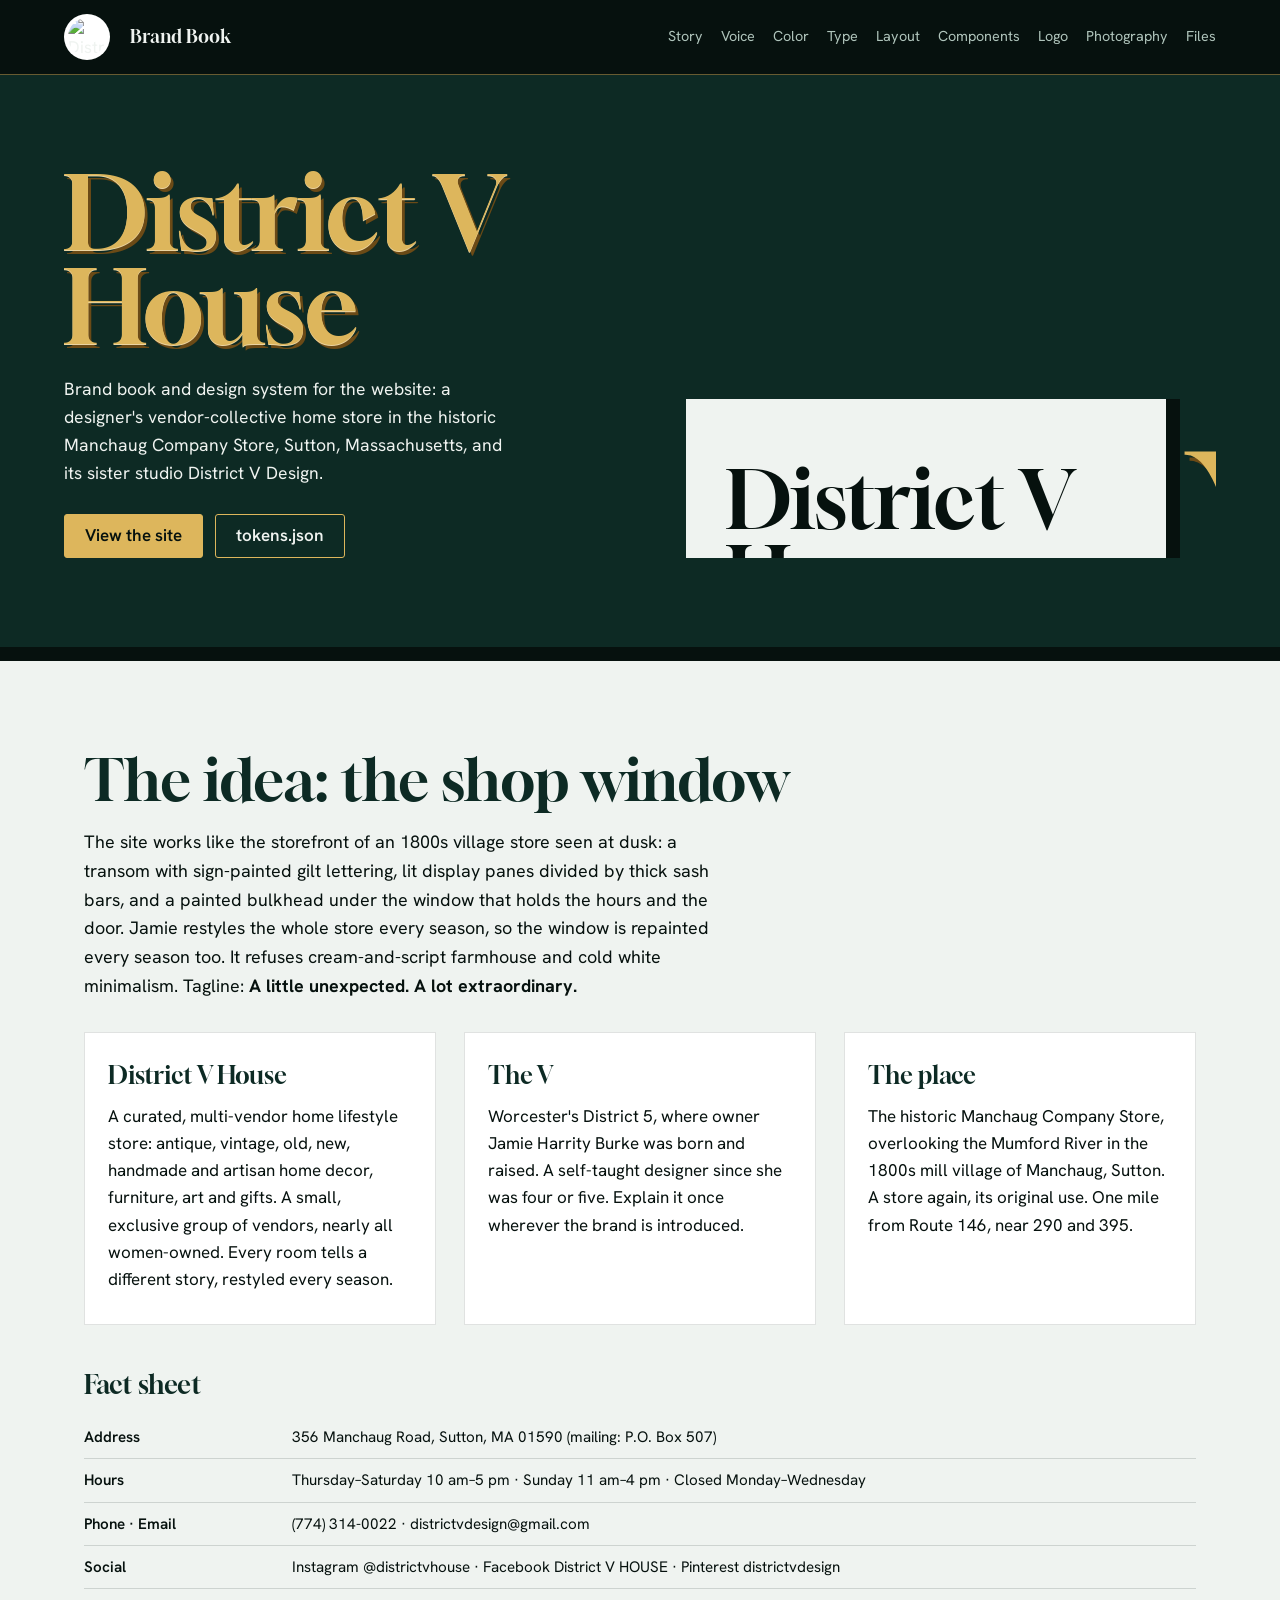
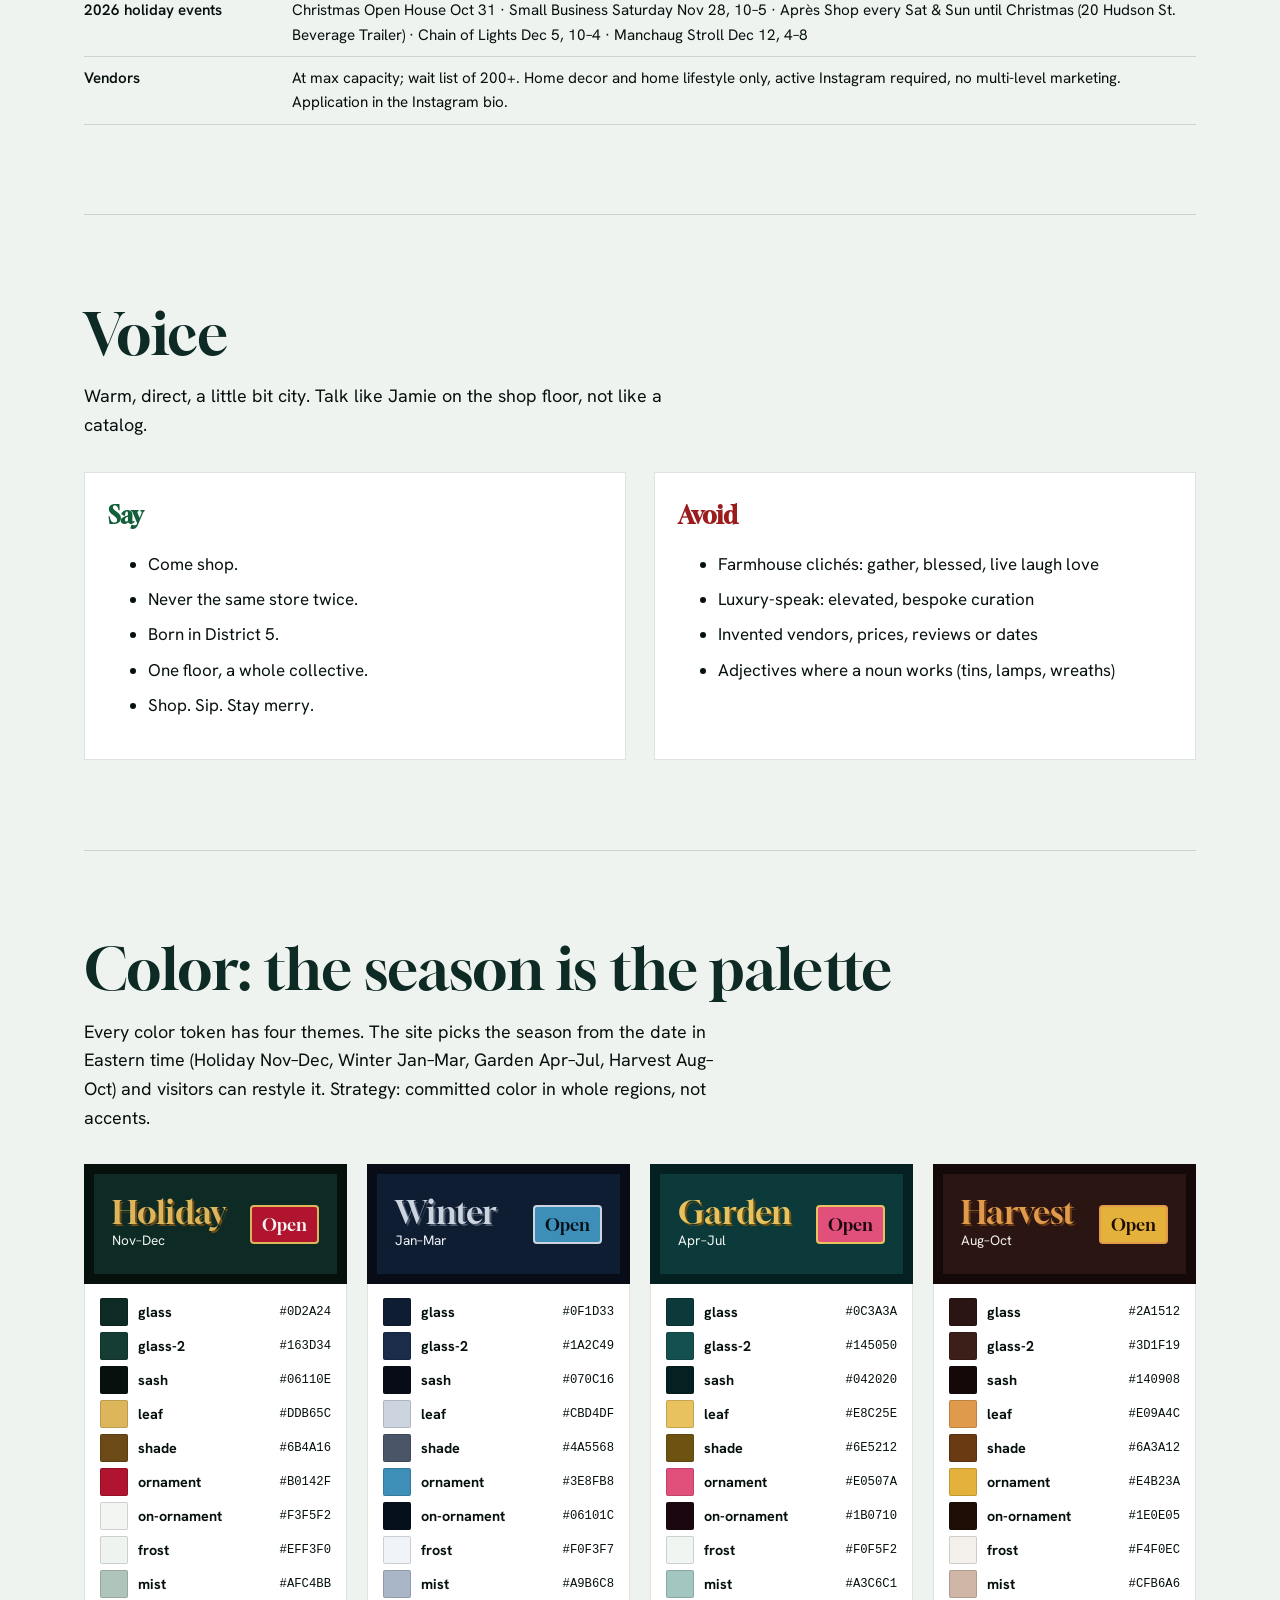
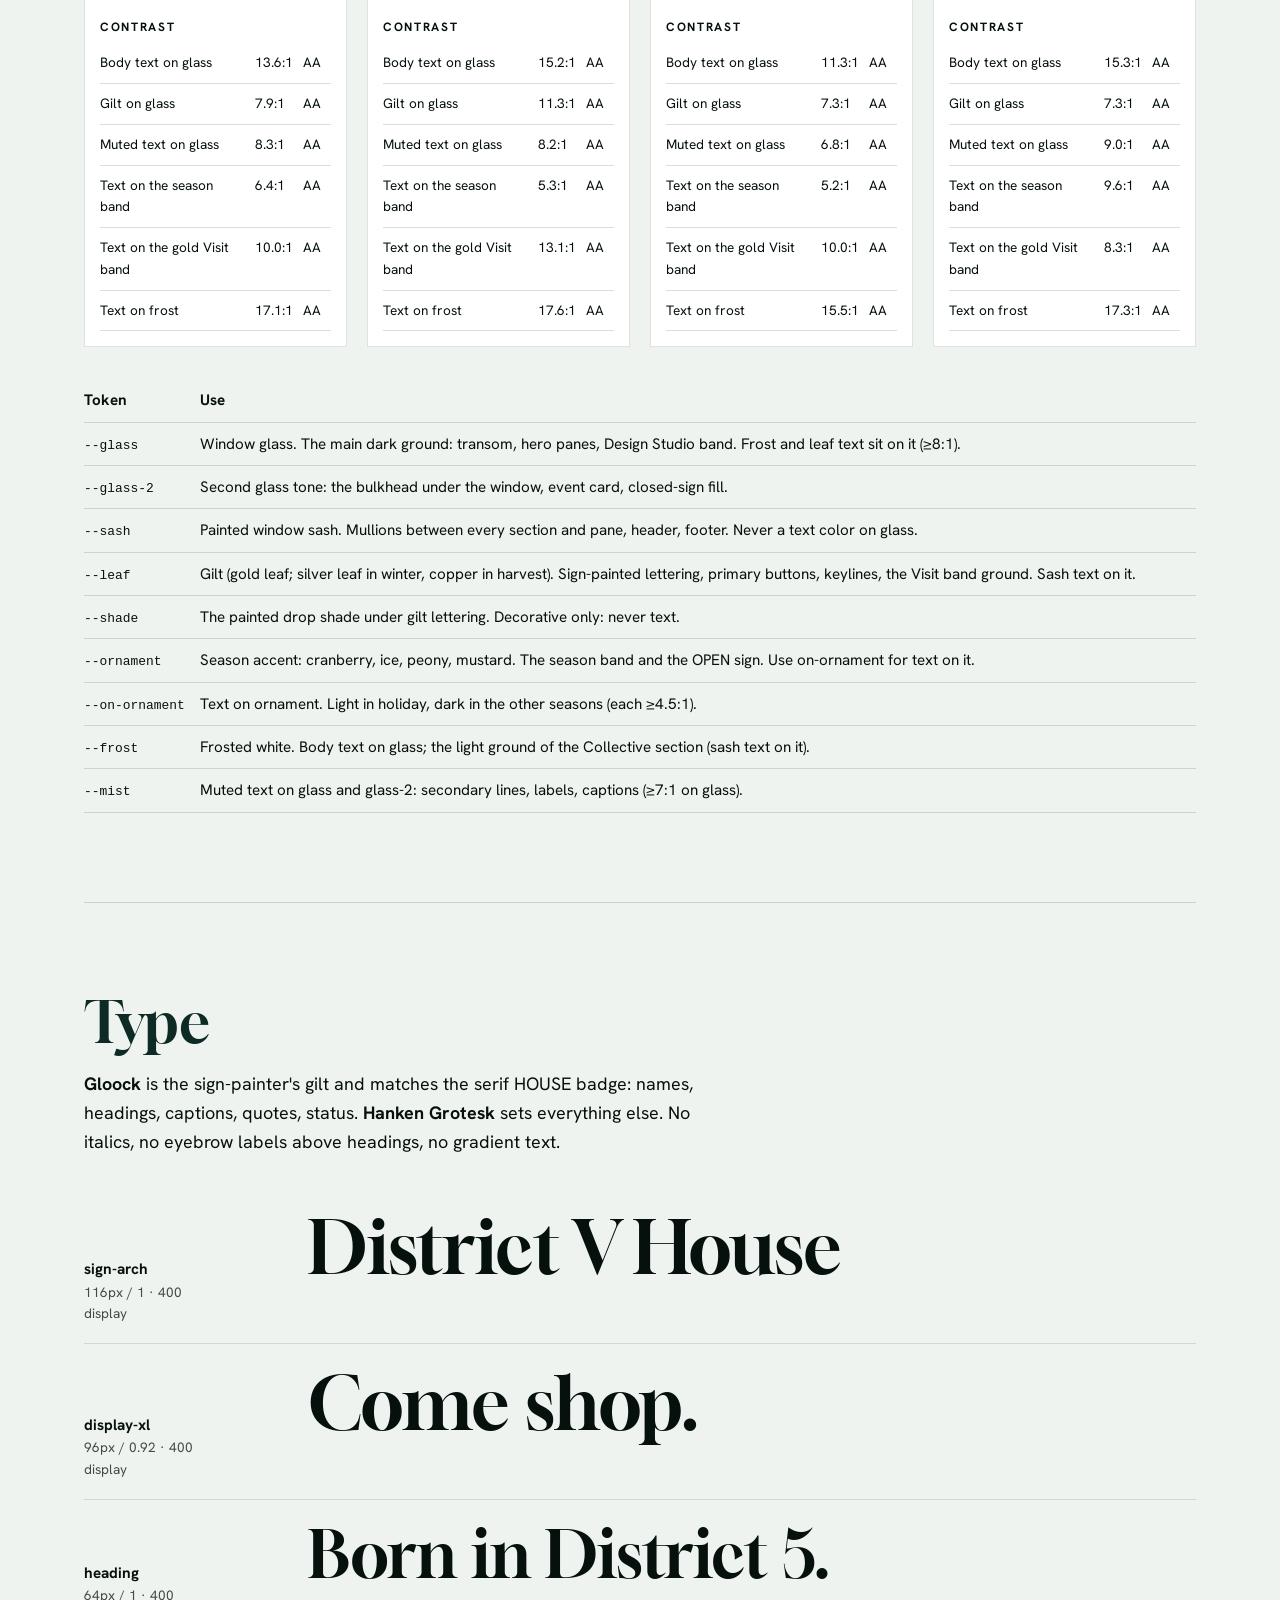
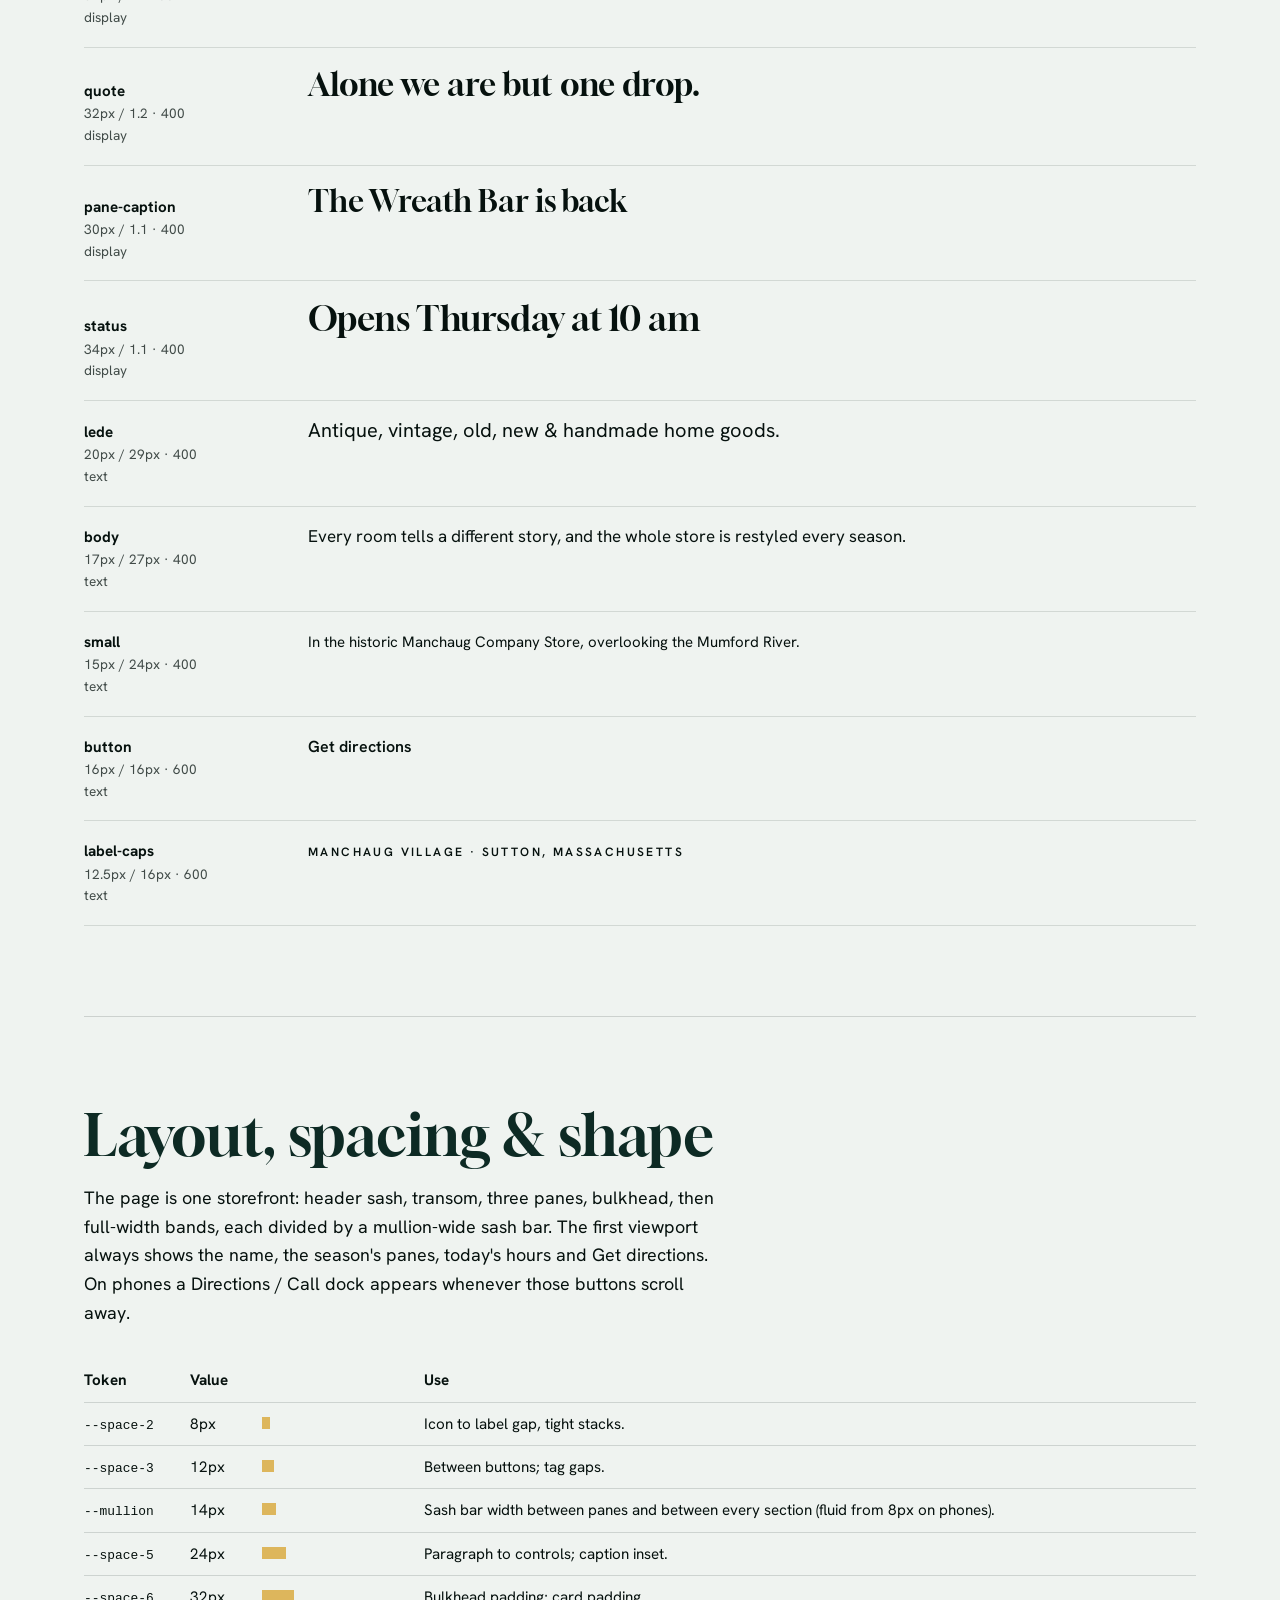
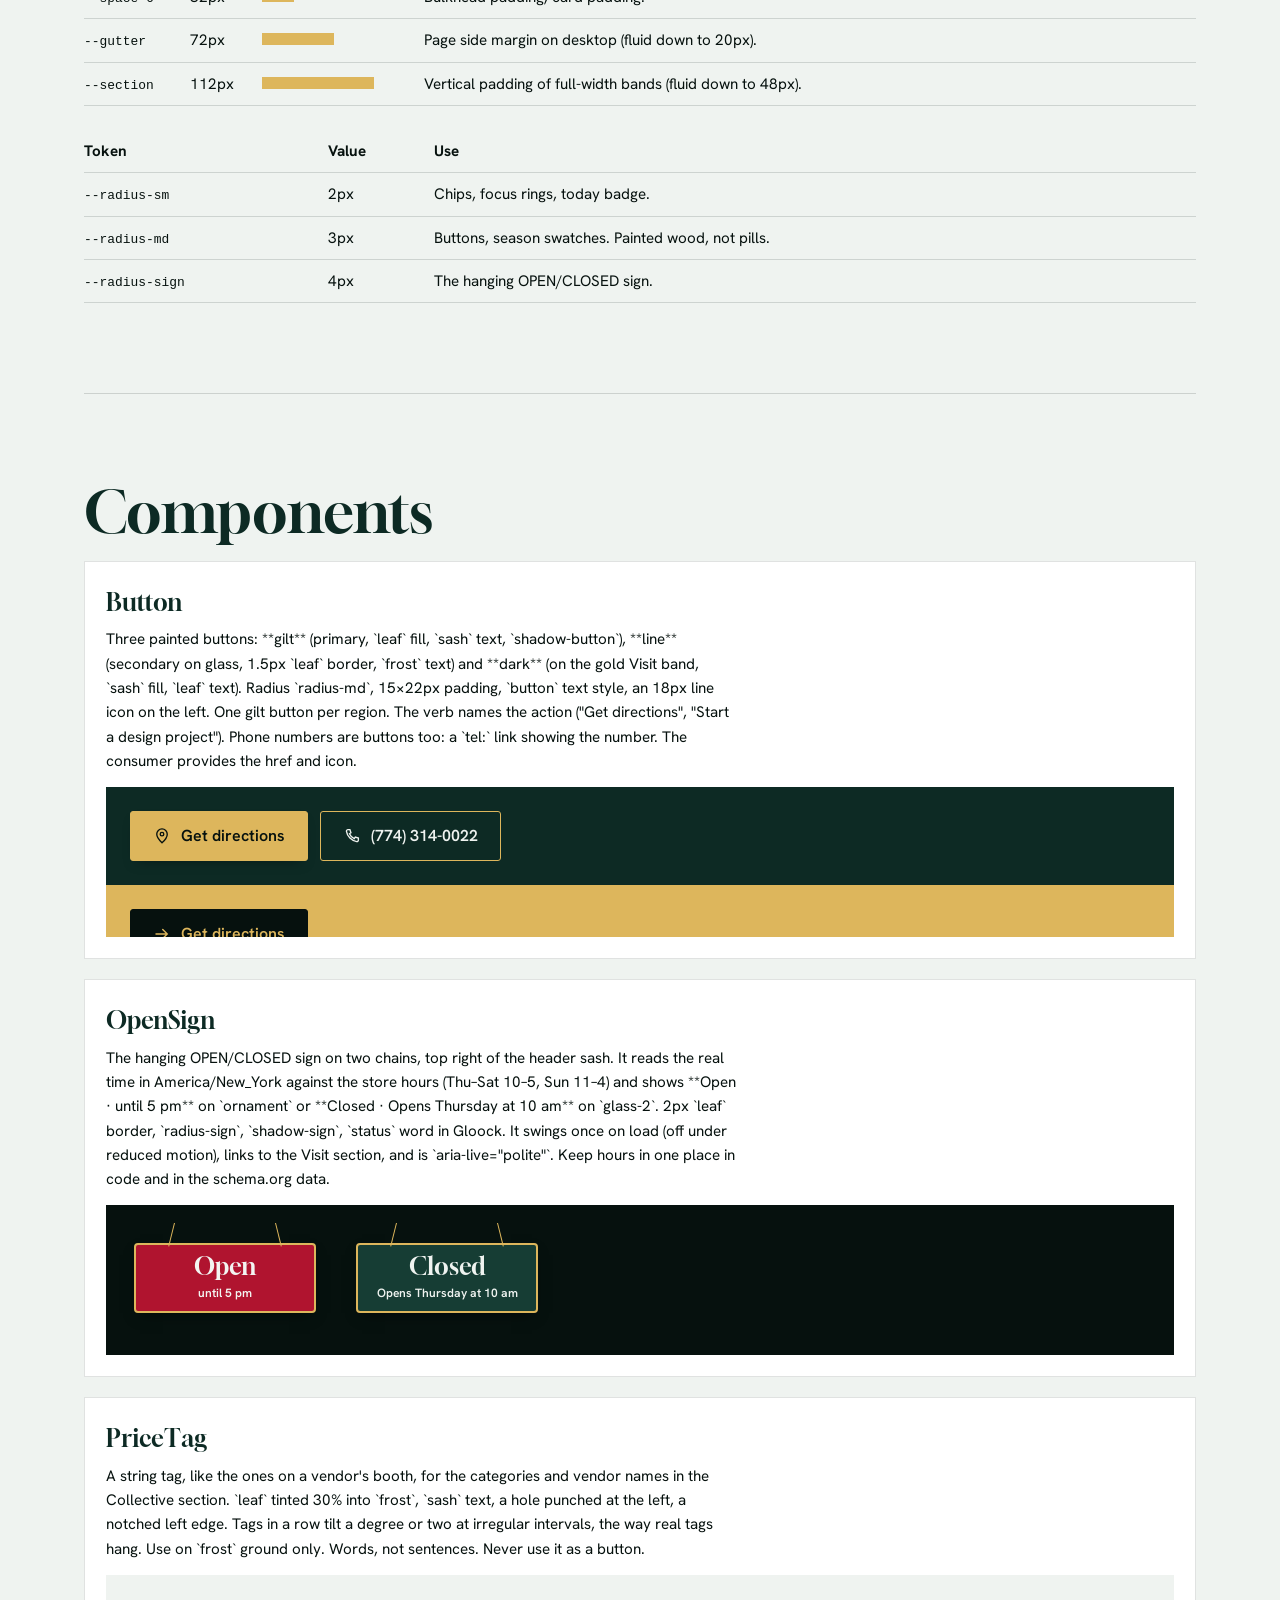
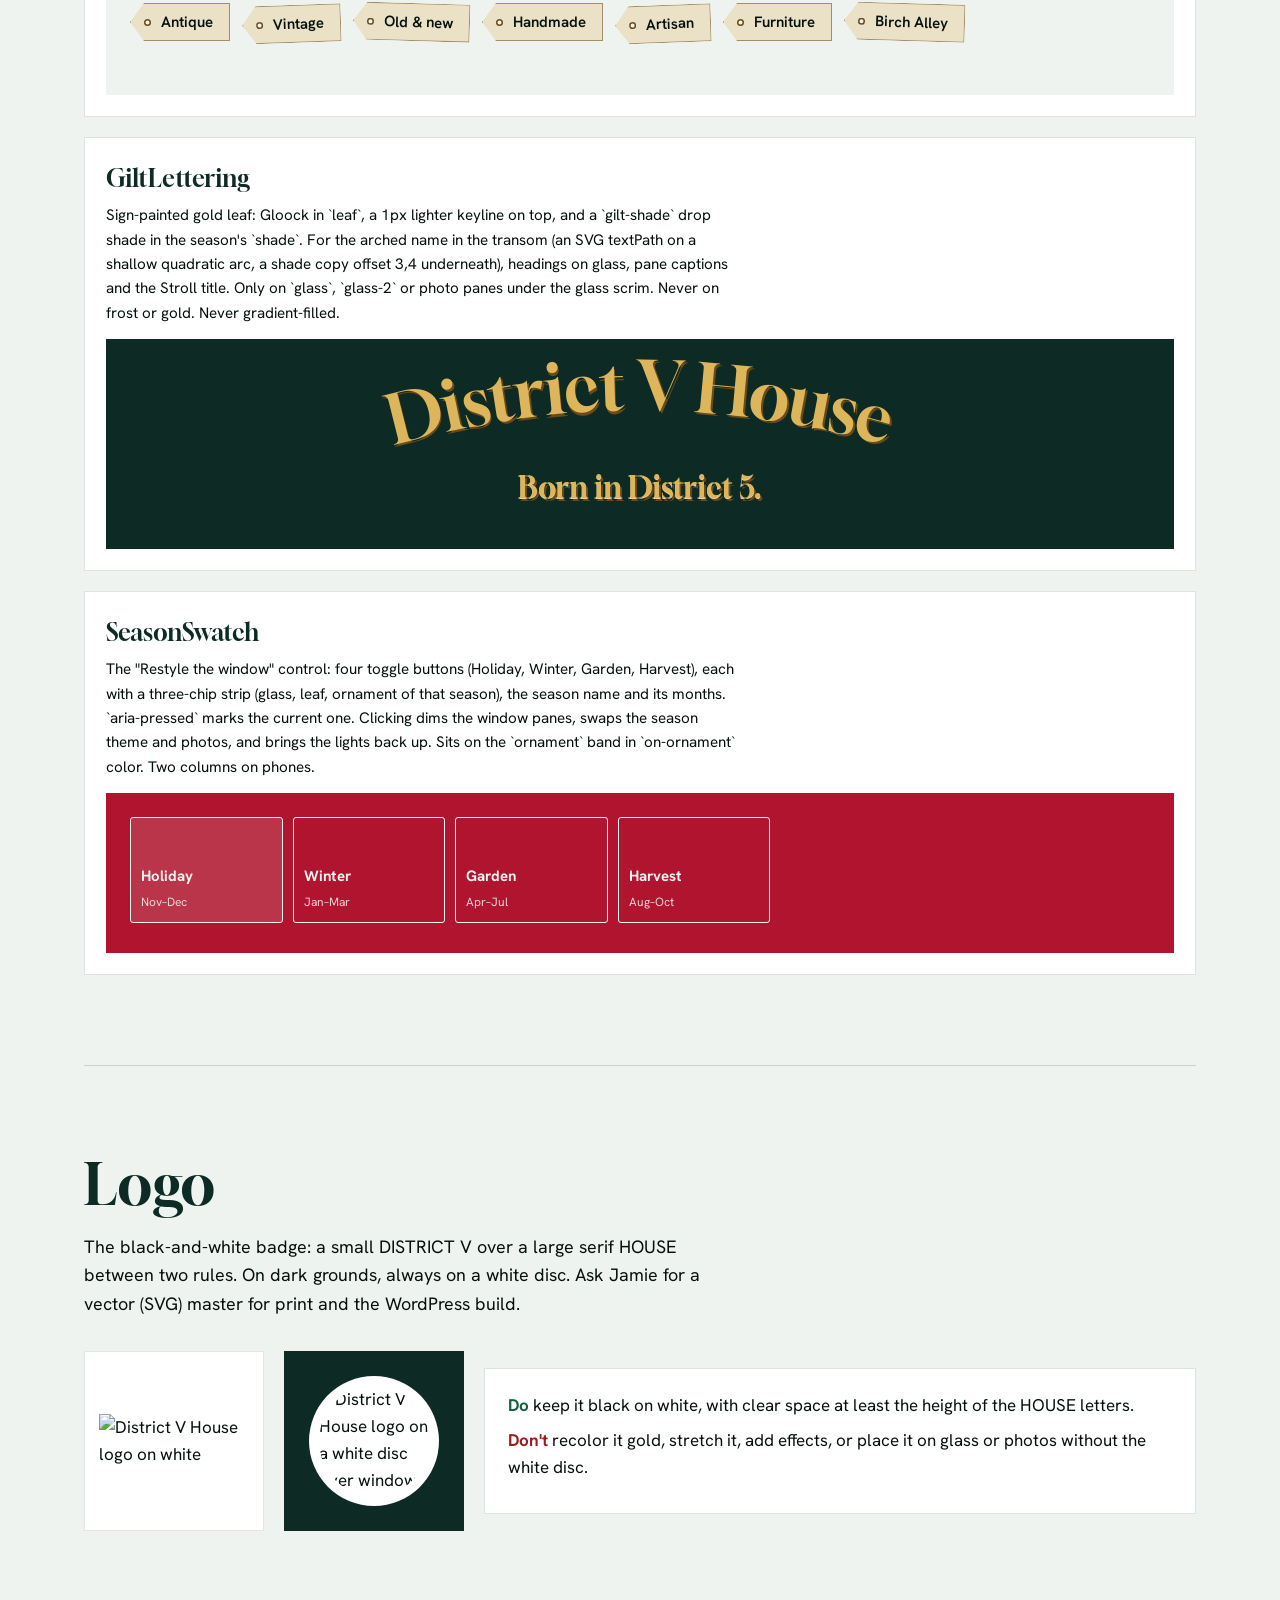
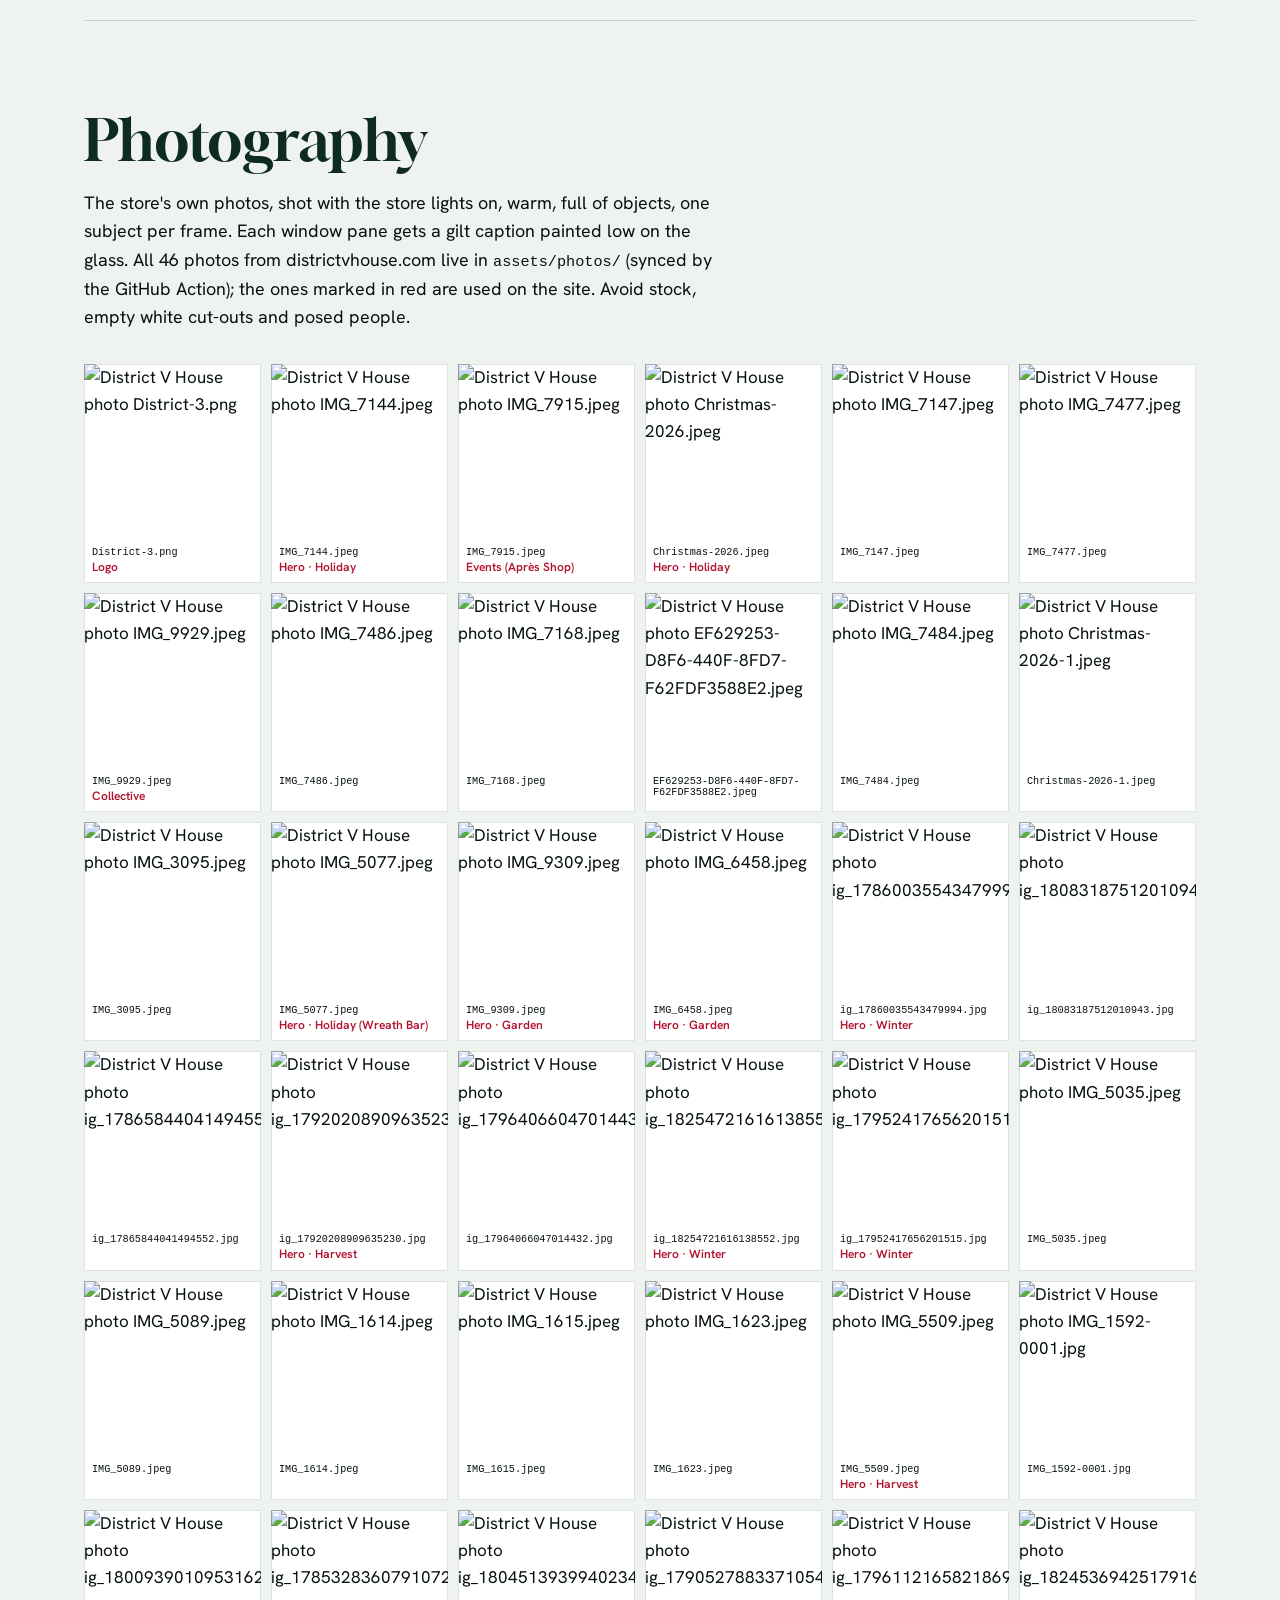
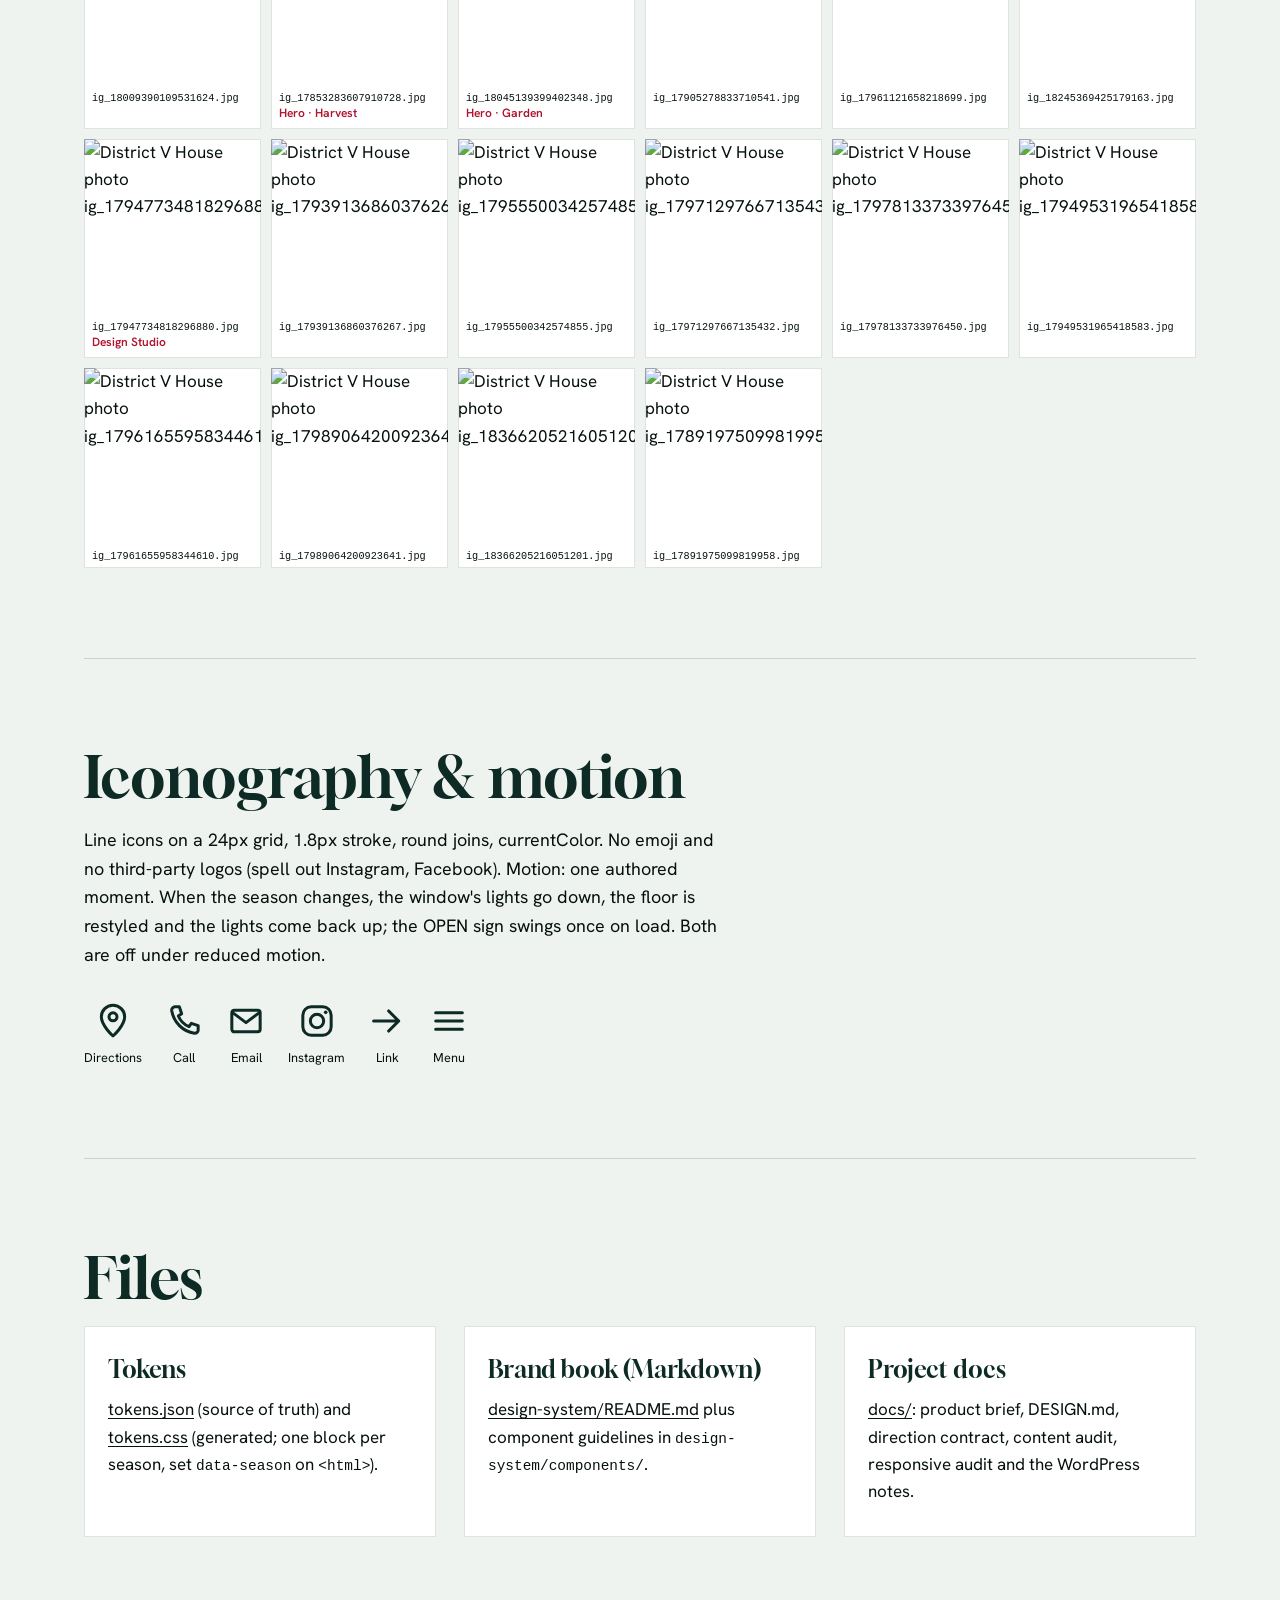
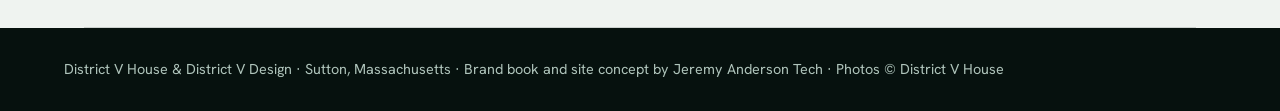
==== brand/index.html @ ffac26c3 "Add District V House pitch site, brand book and design system - index.html: single-file Season Windo" ====
<!DOCTYPE html>
<html lang="en">
<head>
<meta charset="utf-8">
<meta name="viewport" content="width=device-width, initial-scale=1">
<meta name="robots" content="noindex">
<title>District V House · Brand Book &amp; Design System</title>
<link rel="preconnect" href="https://fonts.googleapis.com"><link rel="preconnect" href="https://fonts.gstatic.com" crossorigin>
<link href="https://fonts.googleapis.com/css2?family=Gloock&family=Hanken+Grotesk:wght@400;500;600;700&display=swap" rel="stylesheet">
<link rel="stylesheet" href="../design-system/tokens.css">
<style>
*{box-sizing:border-box}
body{margin:0;background:var(--frost);color:var(--sash);font:17px/1.6 var(--font-text);-webkit-font-smoothing:antialiased}
::selection{background:var(--leaf);color:var(--sash)}
a{color:inherit;text-underline-offset:.2em}
:focus-visible{outline:2px solid var(--leaf);outline-offset:3px}
code{font:.85em ui-monospace,SFMono-Regular,Menlo,monospace}
.top{background:var(--sash);color:var(--frost);display:flex;gap:20px;align-items:center;padding:14px max(20px,5vw);border-bottom:1px solid color-mix(in oklab,var(--leaf) 45%,transparent);position:sticky;top:0;z-index:5}
.top img{width:46px;height:46px;border-radius:50%;background:#fff;padding:4px;object-fit:contain}
.top b{font-family:var(--font-display);font-weight:400;font-size:1.15rem}
.top nav{margin-left:auto;display:flex;gap:6px 18px;flex-wrap:wrap;justify-content:flex-end}
.top nav a{text-decoration:none;font-size:.9rem;color:var(--mist);padding:10px 0}
.top nav a:hover{color:var(--leaf)}
.cover{background:var(--glass);border-bottom:14px solid var(--sash);padding:clamp(40px,7vw,96px) max(20px,5vw);display:grid;grid-template-columns:minmax(0,1.1fr) minmax(0,1fr);gap:40px;align-items:end}
.cover h1{margin:0;font-family:var(--font-display);font-weight:400;font-size:clamp(3rem,8vw,6.5rem);line-height:.92;color:var(--leaf);text-shadow:0 1px 0 color-mix(in oklab,var(--leaf) 60%,white),3px 4px 0 var(--shade)}
.cover p{color:var(--frost);max-width:46ch;margin:22px 0 0;font-size:1.1rem}
.cover .links{display:flex;gap:12px;flex-wrap:wrap;margin-top:26px}
.btn{display:inline-flex;align-items:center;min-height:44px;padding:0 20px;border-radius:3px;border:1.5px solid var(--leaf);font-weight:600;text-decoration:none}
.btn.gilt{background:var(--leaf);color:var(--sash)}.btn.line{color:var(--frost)}
.cover-frame{width:100%;aspect-ratio:960/288;border:0;display:block;background:var(--frost)}
.cover-wrap{overflow:hidden;box-shadow:inset 0 0 0 1px color-mix(in oklab,var(--leaf) 50%,transparent)}
main{max-width:1240px;margin:0 auto;padding:0 max(20px,5vw)}
section{padding:clamp(48px,7vw,96px) 0;border-bottom:1px solid color-mix(in oklab,var(--sash) 15%,transparent)}
section > h2{font-family:var(--font-display);font-weight:400;font-size:clamp(2.2rem,4.5vw,3.6rem);line-height:1;margin:0 0 20px;color:var(--glass)}
section > .lede{max-width:64ch;font-size:1.12rem;margin:0 0 32px}
.cols{display:grid;grid-template-columns:repeat(auto-fit,minmax(min(100%,300px),1fr));gap:28px}
.card{background:#fff;padding:24px;box-shadow:inset 0 0 0 1px color-mix(in oklab,var(--sash) 12%,transparent)}
.card h3{margin:0 0 8px;font-family:var(--font-display);font-weight:400;font-size:1.5rem;color:var(--glass)}
.card p,.card li{margin:0 0 8px}
table{border-collapse:collapse;width:100%;font-size:.95rem}
th,td{text-align:left;padding:9px 10px 9px 0;border-bottom:1px solid color-mix(in oklab,var(--sash) 14%,transparent);vertical-align:top}
.num{font-variant-numeric:tabular-nums;white-space:nowrap}
.facts th{width:13rem;font-weight:600}
.seasons{display:grid;grid-template-columns:repeat(auto-fit,minmax(min(100%,260px),1fr));gap:20px}
.season{background:#fff;box-shadow:inset 0 0 0 1px color-mix(in oklab,var(--sash) 12%,transparent)}
.season-face{background:var(--g);border:10px solid var(--s);padding:22px 18px;display:grid;grid-template-columns:1fr auto;gap:2px 10px;align-items:center}
.season-name{font-family:var(--font-display);font-size:2rem;color:var(--l);text-shadow:2px 2px 0 var(--sh);line-height:1}
.season-months{color:var(--f);font-size:.85rem;grid-row:2}
.season-orn{grid-row:span 2;background:var(--o);color:var(--oo);border:2px solid var(--l);border-radius:4px;padding:4px 10px;font-family:var(--font-display)}
.swatches{list-style:none;margin:0;padding:14px 16px;display:grid;gap:6px}
.swatches li{display:grid;grid-template-columns:28px 1fr auto;gap:10px;align-items:center;font-size:.9rem}
.chip{width:28px;height:28px;border-radius:2px;box-shadow:inset 0 0 0 1px rgb(0 0 0/.15)}
.contrast{margin:0 16px 16px;width:calc(100% - 32px);font-size:.85rem}
.contrast caption{text-align:left;font-weight:700;font-size:.75rem;letter-spacing:.14em;text-transform:uppercase;padding:6px 0}
.type-row{display:grid;grid-template-columns:200px 1fr;gap:24px;padding:18px 0;border-bottom:1px solid color-mix(in oklab,var(--sash) 12%,transparent);align-items:baseline}
.type-meta{display:grid;font-size:.85rem;color:color-mix(in oklab,var(--sash) 70%,var(--frost))}
.type-meta b{color:var(--sash);font-size:.95rem}
.type-sample{overflow-wrap:anywhere}
.bar{display:inline-block;height:12px;background:var(--leaf);max-width:100%}
.comp{background:#fff;padding:22px;box-shadow:inset 0 0 0 1px color-mix(in oklab,var(--sash) 12%,transparent)}
.comp h3{margin:0 0 6px;font-family:var(--font-display);font-weight:400;font-size:1.5rem;color:var(--glass)}
.comp p{margin:0 0 14px;font-size:.95rem;max-width:70ch}
.comp iframe{width:100%;border:0;display:block}
.comps{display:grid;gap:20px}
.logo-row{display:flex;flex-wrap:wrap;gap:20px;align-items:center}
.logo-row .tile{width:180px;height:180px;display:grid;place-items:center}
.logo-row .on-light{background:#fff;box-shadow:inset 0 0 0 1px rgb(0 0 0/.1)}
.logo-row .on-dark{background:var(--glass)}
.logo-row .on-dark img{border-radius:50%;background:#fff;padding:10px;width:130px;height:130px;object-fit:contain}
.logo-row .on-light img{width:150px}
.do{color:#11603a;font-weight:700}.dont{color:#9b1c1c;font-weight:700}
.library{display:grid;grid-template-columns:repeat(auto-fill,minmax(160px,1fr));gap:10px}
.library figure{margin:0;background:#fff;box-shadow:inset 0 0 0 1px color-mix(in oklab,var(--sash) 12%,transparent)}
.library img{width:100%;aspect-ratio:1;object-fit:cover;display:block}
.library figcaption{padding:6px 8px;font-size:.75rem;display:grid}
.library em{font-style:normal;color:var(--ornament);font-weight:600}
.icons{display:flex;gap:22px;flex-wrap:wrap}
.icons figure{margin:0;text-align:center;font-size:.8rem}
.icons svg{width:40px;height:40px;color:var(--glass)}
footer{background:var(--sash);color:var(--mist);padding:30px max(20px,5vw);font-size:.9rem}
@media(max-width:760px){.cover{grid-template-columns:1fr}.type-row{grid-template-columns:1fr;gap:6px}.top nav{display:none}}
</style>
</head>
<body>
<header class="top">
  <img src="https://img1.wsimg.com/isteam/ip/d721429c-11dc-4b02-8fed-165d735cdef7/District-3.png/:/rs=w:200,m" alt="District V House logo">
  <b>Brand Book</b>
  <nav aria-label="Sections"><a href="#story">Story</a><a href="#voice">Voice</a><a href="#color">Color</a><a href="#type">Type</a><a href="#layout">Layout</a><a href="#components">Components</a><a href="#logo">Logo</a><a href="#photos">Photography</a><a href="#files">Files</a></nav>
</header>
<div class="cover">
  <div>
    <h1>District V House</h1>
    <p>Brand book and design system for the website: a designer's vendor-collective home store in the historic Manchaug Company Store, Sutton, Massachusetts, and its sister studio District V Design.</p>
    <div class="links"><a class="btn gilt" href="../">View the site</a><a class="btn line" href="../design-system/tokens.json">tokens.json</a></div>
  </div>
  <div class="cover-wrap"><iframe class="cover-frame" src="../design-system/cover/preview.html" title="Design system cover"></iframe></div>
</div>
<main>
<section id="story">
  <h2>The idea: the shop window</h2>
  <p class="lede">The site works like the storefront of an 1800s village store seen at dusk: a transom with sign-painted gilt lettering, lit display panes divided by thick sash bars, and a painted bulkhead under the window that holds the hours and the door. Jamie restyles the whole store every season, so the window is repainted every season too. It refuses cream-and-script farmhouse and cold white minimalism. Tagline: <strong>A little unexpected. A lot extraordinary.</strong></p>
  <div class="cols">
    <div class="card"><h3>District V House</h3><p>A curated, multi-vendor home lifestyle store: antique, vintage, old, new, handmade and artisan home decor, furniture, art and gifts. A small, exclusive group of vendors, nearly all women-owned. Every room tells a different story, restyled every season.</p></div>
    <div class="card"><h3>The V</h3><p>Worcester's District 5, where owner Jamie Harrity Burke was born and raised. A self-taught designer since she was four or five. Explain it once wherever the brand is introduced.</p></div>
    <div class="card"><h3>The place</h3><p>The historic Manchaug Company Store, overlooking the Mumford River in the 1800s mill village of Manchaug, Sutton. A store again, its original use. One mile from Route 146, near 290 and 395.</p></div>
  </div>
  <h3 style="font-family:var(--font-display);font-weight:400;font-size:1.6rem;margin:40px 0 10px;color:var(--glass)">Fact sheet</h3>
  <table class="facts">
    <tr><th>Address</th><td>356 Manchaug Road, Sutton, MA 01590 (mailing: P.O. Box 507)</td></tr>
    <tr><th>Hours</th><td>Thursday–Saturday 10 am–5 pm · Sunday 11 am–4 pm · Closed Monday–Wednesday</td></tr>
    <tr><th>Phone · Email</th><td>(774) 314-0022 · districtvdesign@gmail.com</td></tr>
    <tr><th>Social</th><td>Instagram @districtvhouse · Facebook District V HOUSE · Pinterest districtvdesign</td></tr>
    <tr><th>2026 holiday events</th><td>Christmas Open House Oct 31 · Small Business Saturday Nov 28, 10–5 · Après Shop every Sat &amp; Sun until Christmas (20 Hudson St. Beverage Trailer) · Chain of Lights Dec 5, 10–4 · Manchaug Stroll Dec 12, 4–8</td></tr>
    <tr><th>Vendors</th><td>At max capacity; wait list of 200+. Home decor and home lifestyle only, active Instagram required, no multi-level marketing. Application in the Instagram bio.</td></tr>
  </table>
</section>
<section id="voice">
  <h2>Voice</h2>
  <p class="lede">Warm, direct, a little bit city. Talk like Jamie on the shop floor, not like a catalog.</p>
  <div class="cols">
    <div class="card"><h3><span class="do">Say</span></h3><ul><li>Come shop.</li><li>Never the same store twice.</li><li>Born in District 5.</li><li>One floor, a whole collective.</li><li>Shop. Sip. Stay merry.</li></ul></div>
    <div class="card"><h3><span class="dont">Avoid</span></h3><ul><li>Farmhouse clichés: gather, blessed, live laugh love</li><li>Luxury-speak: elevated, bespoke curation</li><li>Invented vendors, prices, reviews or dates</li><li>Adjectives where a noun works (tins, lamps, wreaths)</li></ul></div>
  </div>
</section>
<section id="color">
  <h2>Color: the season is the palette</h2>
  <p class="lede">Every color token has four themes. The site picks the season from the date in Eastern time (Holiday Nov–Dec, Winter Jan–Mar, Garden Apr–Jul, Harvest Aug–Oct) and visitors can restyle it. Strategy: committed color in whole regions, not accents.</p>
  <div class="seasons"><article class="season" style="--g:#0D2A24;--l:#DDB65C;--o:#B0142F;--oo:#F3F5F2;--f:#EFF3F0;--s:#06110E;--sh:#6B4A16">
  <div class="season-face"><span class="season-name">Holiday</span><span class="season-months">Nov–Dec</span><span class="season-orn">Open</span></div>
  <ul class="swatches"><li><span class="chip" style="background:#0D2A24"></span><b>glass</b><code>#0D2A24</code></li><li><span class="chip" style="background:#163D34"></span><b>glass-2</b><code>#163D34</code></li><li><span class="chip" style="background:#06110E"></span><b>sash</b><code>#06110E</code></li><li><span class="chip" style="background:#DDB65C"></span><b>leaf</b><code>#DDB65C</code></li><li><span class="chip" style="background:#6B4A16"></span><b>shade</b><code>#6B4A16</code></li><li><span class="chip" style="background:#B0142F"></span><b>ornament</b><code>#B0142F</code></li><li><span class="chip" style="background:#F3F5F2"></span><b>on-ornament</b><code>#F3F5F2</code></li><li><span class="chip" style="background:#EFF3F0"></span><b>frost</b><code>#EFF3F0</code></li><li><span class="chip" style="background:#AFC4BB"></span><b>mist</b><code>#AFC4BB</code></li></ul>
  <table class="contrast"><caption>Contrast</caption><tr><td>Body text on glass</td><td class="num">13.6:1</td><td>AA</td></tr><tr><td>Gilt on glass</td><td class="num">7.9:1</td><td>AA</td></tr><tr><td>Muted text on glass</td><td class="num">8.3:1</td><td>AA</td></tr><tr><td>Text on the season band</td><td class="num">6.4:1</td><td>AA</td></tr><tr><td>Text on the gold Visit band</td><td class="num">10.0:1</td><td>AA</td></tr><tr><td>Text on frost</td><td class="num">17.1:1</td><td>AA</td></tr></table>
</article><article class="season" style="--g:#0F1D33;--l:#CBD4DF;--o:#3E8FB8;--oo:#06101C;--f:#F0F3F7;--s:#070C16;--sh:#4A5568">
  <div class="season-face"><span class="season-name">Winter</span><span class="season-months">Jan–Mar</span><span class="season-orn">Open</span></div>
  <ul class="swatches"><li><span class="chip" style="background:#0F1D33"></span><b>glass</b><code>#0F1D33</code></li><li><span class="chip" style="background:#1A2C49"></span><b>glass-2</b><code>#1A2C49</code></li><li><span class="chip" style="background:#070C16"></span><b>sash</b><code>#070C16</code></li><li><span class="chip" style="background:#CBD4DF"></span><b>leaf</b><code>#CBD4DF</code></li><li><span class="chip" style="background:#4A5568"></span><b>shade</b><code>#4A5568</code></li><li><span class="chip" style="background:#3E8FB8"></span><b>ornament</b><code>#3E8FB8</code></li><li><span class="chip" style="background:#06101C"></span><b>on-ornament</b><code>#06101C</code></li><li><span class="chip" style="background:#F0F3F7"></span><b>frost</b><code>#F0F3F7</code></li><li><span class="chip" style="background:#A9B6C8"></span><b>mist</b><code>#A9B6C8</code></li></ul>
  <table class="contrast"><caption>Contrast</caption><tr><td>Body text on glass</td><td class="num">15.2:1</td><td>AA</td></tr><tr><td>Gilt on glass</td><td class="num">11.3:1</td><td>AA</td></tr><tr><td>Muted text on glass</td><td class="num">8.2:1</td><td>AA</td></tr><tr><td>Text on the season band</td><td class="num">5.3:1</td><td>AA</td></tr><tr><td>Text on the gold Visit band</td><td class="num">13.1:1</td><td>AA</td></tr><tr><td>Text on frost</td><td class="num">17.6:1</td><td>AA</td></tr></table>
</article><article class="season" style="--g:#0C3A3A;--l:#E8C25E;--o:#E0507A;--oo:#1B0710;--f:#F0F5F2;--s:#042020;--sh:#6E5212">
  <div class="season-face"><span class="season-name">Garden</span><span class="season-months">Apr–Jul</span><span class="season-orn">Open</span></div>
  <ul class="swatches"><li><span class="chip" style="background:#0C3A3A"></span><b>glass</b><code>#0C3A3A</code></li><li><span class="chip" style="background:#145050"></span><b>glass-2</b><code>#145050</code></li><li><span class="chip" style="background:#042020"></span><b>sash</b><code>#042020</code></li><li><span class="chip" style="background:#E8C25E"></span><b>leaf</b><code>#E8C25E</code></li><li><span class="chip" style="background:#6E5212"></span><b>shade</b><code>#6E5212</code></li><li><span class="chip" style="background:#E0507A"></span><b>ornament</b><code>#E0507A</code></li><li><span class="chip" style="background:#1B0710"></span><b>on-ornament</b><code>#1B0710</code></li><li><span class="chip" style="background:#F0F5F2"></span><b>frost</b><code>#F0F5F2</code></li><li><span class="chip" style="background:#A3C6C1"></span><b>mist</b><code>#A3C6C1</code></li></ul>
  <table class="contrast"><caption>Contrast</caption><tr><td>Body text on glass</td><td class="num">11.3:1</td><td>AA</td></tr><tr><td>Gilt on glass</td><td class="num">7.3:1</td><td>AA</td></tr><tr><td>Muted text on glass</td><td class="num">6.8:1</td><td>AA</td></tr><tr><td>Text on the season band</td><td class="num">5.2:1</td><td>AA</td></tr><tr><td>Text on the gold Visit band</td><td class="num">10.0:1</td><td>AA</td></tr><tr><td>Text on frost</td><td class="num">15.5:1</td><td>AA</td></tr></table>
</article><article class="season" style="--g:#2A1512;--l:#E09A4C;--o:#E4B23A;--oo:#1E0E05;--f:#F4F0EC;--s:#140908;--sh:#6A3A12">
  <div class="season-face"><span class="season-name">Harvest</span><span class="season-months">Aug–Oct</span><span class="season-orn">Open</span></div>
  <ul class="swatches"><li><span class="chip" style="background:#2A1512"></span><b>glass</b><code>#2A1512</code></li><li><span class="chip" style="background:#3D1F19"></span><b>glass-2</b><code>#3D1F19</code></li><li><span class="chip" style="background:#140908"></span><b>sash</b><code>#140908</code></li><li><span class="chip" style="background:#E09A4C"></span><b>leaf</b><code>#E09A4C</code></li><li><span class="chip" style="background:#6A3A12"></span><b>shade</b><code>#6A3A12</code></li><li><span class="chip" style="background:#E4B23A"></span><b>ornament</b><code>#E4B23A</code></li><li><span class="chip" style="background:#1E0E05"></span><b>on-ornament</b><code>#1E0E05</code></li><li><span class="chip" style="background:#F4F0EC"></span><b>frost</b><code>#F4F0EC</code></li><li><span class="chip" style="background:#CFB6A6"></span><b>mist</b><code>#CFB6A6</code></li></ul>
  <table class="contrast"><caption>Contrast</caption><tr><td>Body text on glass</td><td class="num">15.3:1</td><td>AA</td></tr><tr><td>Gilt on glass</td><td class="num">7.3:1</td><td>AA</td></tr><tr><td>Muted text on glass</td><td class="num">9.0:1</td><td>AA</td></tr><tr><td>Text on the season band</td><td class="num">9.6:1</td><td>AA</td></tr><tr><td>Text on the gold Visit band</td><td class="num">8.3:1</td><td>AA</td></tr><tr><td>Text on frost</td><td class="num">17.3:1</td><td>AA</td></tr></table>
</article></div>
  <table style="margin-top:32px"><thead><tr><th>Token</th><th>Use</th></tr></thead><tbody><tr><td><code>--glass</code></td><td>Window glass. The main dark ground: transom, hero panes, Design Studio band. Frost and leaf text sit on it (≥8:1).</td></tr><tr><td><code>--glass-2</code></td><td>Second glass tone: the bulkhead under the window, event card, closed-sign fill.</td></tr><tr><td><code>--sash</code></td><td>Painted window sash. Mullions between every section and pane, header, footer. Never a text color on glass.</td></tr><tr><td><code>--leaf</code></td><td>Gilt (gold leaf; silver leaf in winter, copper in harvest). Sign-painted lettering, primary buttons, keylines, the Visit band ground. Sash text on it.</td></tr><tr><td><code>--shade</code></td><td>The painted drop shade under gilt lettering. Decorative only: never text.</td></tr><tr><td><code>--ornament</code></td><td>Season accent: cranberry, ice, peony, mustard. The season band and the OPEN sign. Use on-ornament for text on it.</td></tr><tr><td><code>--on-ornament</code></td><td>Text on ornament. Light in holiday, dark in the other seasons (each ≥4.5:1).</td></tr><tr><td><code>--frost</code></td><td>Frosted white. Body text on glass; the light ground of the Collective section (sash text on it).</td></tr><tr><td><code>--mist</code></td><td>Muted text on glass and glass-2: secondary lines, labels, captions (≥7:1 on glass).</td></tr></tbody></table>
</section>
<section id="type">
  <h2>Type</h2>
  <p class="lede"><b>Gloock</b> is the sign-painter's gilt and matches the serif HOUSE badge: names, headings, captions, quotes, status. <b>Hanken Grotesk</b> sets everything else. No italics, no eyebrow labels above headings, no gradient text.</p>
  <div class="type-row"><div class="type-meta"><b>sign-arch</b><span>116px / 1 · 400</span><span>display</span></div><div class="type-sample" style="font-family:&quot;Gloock&quot;, &quot;Didot&quot;, &quot;Bodoni 72&quot;, serif;font-size:72px;line-height:1.15;font-weight:400;">District V House</div></div><div class="type-row"><div class="type-meta"><b>display-xl</b><span>96px / 0.92 · 400</span><span>display</span></div><div class="type-sample" style="font-family:&quot;Gloock&quot;, &quot;Didot&quot;, &quot;Bodoni 72&quot;, serif;font-size:72px;line-height:1.15;font-weight:400;">Come shop.</div></div><div class="type-row"><div class="type-meta"><b>heading</b><span>64px / 1 · 400</span><span>display</span></div><div class="type-sample" style="font-family:&quot;Gloock&quot;, &quot;Didot&quot;, &quot;Bodoni 72&quot;, serif;font-size:64px;line-height:1.15;font-weight:400;">Born in District 5.</div></div><div class="type-row"><div class="type-meta"><b>quote</b><span>32px / 1.2 · 400</span><span>display</span></div><div class="type-sample" style="font-family:&quot;Gloock&quot;, &quot;Didot&quot;, &quot;Bodoni 72&quot;, serif;font-size:32px;line-height:1.15;font-weight:400;">Alone we are but one drop.</div></div><div class="type-row"><div class="type-meta"><b>pane-caption</b><span>30px / 1.1 · 400</span><span>display</span></div><div class="type-sample" style="font-family:&quot;Gloock&quot;, &quot;Didot&quot;, &quot;Bodoni 72&quot;, serif;font-size:30px;line-height:1.15;font-weight:400;">The Wreath Bar is back</div></div><div class="type-row"><div class="type-meta"><b>status</b><span>34px / 1.1 · 400</span><span>display</span></div><div class="type-sample" style="font-family:&quot;Gloock&quot;, &quot;Didot&quot;, &quot;Bodoni 72&quot;, serif;font-size:34px;line-height:1.15;font-weight:400;">Opens Thursday at 10 am</div></div><div class="type-row"><div class="type-meta"><b>lede</b><span>20px / 29px · 400</span><span>text</span></div><div class="type-sample" style="font-family:&quot;Hanken Grotesk&quot;, system-ui, sans-serif;font-size:20px;line-height:1.15;font-weight:400;">Antique, vintage, old, new &amp; handmade home goods.</div></div><div class="type-row"><div class="type-meta"><b>body</b><span>17px / 27px · 400</span><span>text</span></div><div class="type-sample" style="font-family:&quot;Hanken Grotesk&quot;, system-ui, sans-serif;font-size:17px;line-height:1.15;font-weight:400;">Every room tells a different story, and the whole store is restyled every season.</div></div><div class="type-row"><div class="type-meta"><b>small</b><span>15px / 24px · 400</span><span>text</span></div><div class="type-sample" style="font-family:&quot;Hanken Grotesk&quot;, system-ui, sans-serif;font-size:15px;line-height:1.15;font-weight:400;">In the historic Manchaug Company Store, overlooking the Mumford River.</div></div><div class="type-row"><div class="type-meta"><b>button</b><span>16px / 16px · 600</span><span>text</span></div><div class="type-sample" style="font-family:&quot;Hanken Grotesk&quot;, system-ui, sans-serif;font-size:16px;line-height:1.15;font-weight:600;">Get directions</div></div><div class="type-row"><div class="type-meta"><b>label-caps</b><span>12.5px / 16px · 600</span><span>text</span></div><div class="type-sample" style="font-family:&quot;Hanken Grotesk&quot;, system-ui, sans-serif;font-size:12px;line-height:1.15;font-weight:600; letter-spacing:.2em;">MANCHAUG VILLAGE · SUTTON, MASSACHUSETTS</div></div>
</section>
<section id="layout">
  <h2>Layout, spacing &amp; shape</h2>
  <p class="lede">The page is one storefront: header sash, transom, three panes, bulkhead, then full-width bands, each divided by a mullion-wide sash bar. The first viewport always shows the name, the season's panes, today's hours and Get directions. On phones a Directions / Call dock appears whenever those buttons scroll away.</p>
  <table><thead><tr><th>Token</th><th>Value</th><th></th><th>Use</th></tr></thead><tbody><tr><td><code>--space-2</code></td><td class="num">8px</td><td><span class="bar" style="width:8px"></span></td><td>Icon to label gap, tight stacks.</td></tr><tr><td><code>--space-3</code></td><td class="num">12px</td><td><span class="bar" style="width:12px"></span></td><td>Between buttons; tag gaps.</td></tr><tr><td><code>--mullion</code></td><td class="num">14px</td><td><span class="bar" style="width:14px"></span></td><td>Sash bar width between panes and between every section (fluid from 8px on phones).</td></tr><tr><td><code>--space-5</code></td><td class="num">24px</td><td><span class="bar" style="width:24px"></span></td><td>Paragraph to controls; caption inset.</td></tr><tr><td><code>--space-6</code></td><td class="num">32px</td><td><span class="bar" style="width:32px"></span></td><td>Bulkhead padding; card padding.</td></tr><tr><td><code>--gutter</code></td><td class="num">72px</td><td><span class="bar" style="width:72px"></span></td><td>Page side margin on desktop (fluid down to 20px).</td></tr><tr><td><code>--section</code></td><td class="num">112px</td><td><span class="bar" style="width:112px"></span></td><td>Vertical padding of full-width bands (fluid down to 48px).</td></tr></tbody></table>
  <table style="margin-top:24px"><thead><tr><th>Token</th><th>Value</th><th>Use</th></tr></thead><tbody><tr><td><code>--radius-sm</code></td><td class="num">2px</td><td>Chips, focus rings, today badge.</td></tr><tr><td><code>--radius-md</code></td><td class="num">3px</td><td>Buttons, season swatches. Painted wood, not pills.</td></tr><tr><td><code>--radius-sign</code></td><td class="num">4px</td><td>The hanging OPEN/CLOSED sign.</td></tr></tbody></table>
</section>
<section id="components">
  <h2>Components</h2>
  <div class="comps"><article class="comp"><h3>Button</h3><p>Three painted buttons: **gilt** (primary, `leaf` fill, `sash` text, `shadow-button`), **line** (secondary on glass, 1.5px `leaf` border, `frost` text) and **dark** (on the gold Visit band, `sash` fill, `leaf` text). Radius `radius-md`, 15×22px padding, `button` text style, an 18px line icon on the left.

One gilt button per region. The verb names the action (&quot;Get directions&quot;, &quot;Start a design project&quot;). Phone numbers are buttons too: a `tel:` link showing the number. The consumer provides the href and icon.</p><iframe src="../design-system/components/Button/preview.html" title="Button preview" loading="lazy" style="height:150px"></iframe></article><article class="comp"><h3>OpenSign</h3><p>The hanging OPEN/CLOSED sign on two chains, top right of the header sash. It reads the real time in America/New_York against the store hours (Thu–Sat 10–5, Sun 11–4) and shows **Open · until 5 pm** on `ornament` or **Closed · Opens Thursday at 10 am** on `glass-2`. 2px `leaf` border, `radius-sign`, `shadow-sign`, `status` word in Gloock. It swings once on load (off under reduced motion), links to the Visit section, and is `aria-live=&quot;polite&quot;`.

Keep hours in one place in code and in the schema.org data.</p><iframe src="../design-system/components/OpenSign/preview.html" title="OpenSign preview" loading="lazy" style="height:150px"></iframe></article><article class="comp"><h3>PriceTag</h3><p>A string tag, like the ones on a vendor&#x27;s booth, for the categories and vendor names in the Collective section. `leaf` tinted 30% into `frost`, `sash` text, a hole punched at the left, a notched left edge. Tags in a row tilt a degree or two at irregular intervals, the way real tags hang.

Use on `frost` ground only. Words, not sentences. Never use it as a button.</p><iframe src="../design-system/components/PriceTag/preview.html" title="PriceTag preview" loading="lazy" style="height:120px"></iframe></article><article class="comp"><h3>GiltLettering</h3><p>Sign-painted gold leaf: Gloock in `leaf`, a 1px lighter keyline on top, and a `gilt-shade` drop shade in the season&#x27;s `shade`. For the arched name in the transom (an SVG textPath on a shallow quadratic arc, a shade copy offset 3,4 underneath), headings on glass, pane captions and the Stroll title.

Only on `glass`, `glass-2` or photo panes under the glass scrim. Never on frost or gold. Never gradient-filled.</p><iframe src="../design-system/components/GiltLettering/preview.html" title="GiltLettering preview" loading="lazy" style="height:210px"></iframe></article><article class="comp"><h3>SeasonSwatch</h3><p>The &quot;Restyle the window&quot; control: four toggle buttons (Holiday, Winter, Garden, Harvest), each with a three-chip strip (glass, leaf, ornament of that season), the season name and its months. `aria-pressed` marks the current one. Clicking dims the window panes, swaps the season theme and photos, and brings the lights back up.

Sits on the `ornament` band in `on-ornament` color. Two columns on phones.</p><iframe src="../design-system/components/SeasonSwatch/preview.html" title="SeasonSwatch preview" loading="lazy" style="height:160px"></iframe></article></div>
</section>
<section id="logo">
  <h2>Logo</h2>
  <p class="lede">The black-and-white badge: a small DISTRICT V over a large serif HOUSE between two rules. On dark grounds, always on a white disc. Ask Jamie for a vector (SVG) master for print and the WordPress build.</p>
  <div class="logo-row">
    <div class="tile on-light"><img src="https://img1.wsimg.com/isteam/ip/d721429c-11dc-4b02-8fed-165d735cdef7/District-3.png/:/rs=w:400,m" alt="District V House logo on white"></div>
    <div class="tile on-dark"><img src="https://img1.wsimg.com/isteam/ip/d721429c-11dc-4b02-8fed-165d735cdef7/District-3.png/:/rs=w:400,m" alt="District V House logo on a white disc over window glass"></div>
    <div class="card" style="flex:1;min-width:260px"><p><span class="do">Do</span> keep it black on white, with clear space at least the height of the HOUSE letters.</p><p><span class="dont">Don't</span> recolor it gold, stretch it, add effects, or place it on glass or photos without the white disc.</p></div>
  </div>
</section>
<section id="photos">
  <h2>Photography</h2>
  <p class="lede">The store's own photos, shot with the store lights on, warm, full of objects, one subject per frame. Each window pane gets a gilt caption painted low on the glass. All 46 photos from districtvhouse.com live in <code>assets/photos/</code> (synced by the GitHub Action); the ones marked in red are used on the site. Avoid stock, empty white cut-outs and posed people.</p>
  <div class="library"><figure><img src="https://img1.wsimg.com/isteam/ip/d721429c-11dc-4b02-8fed-165d735cdef7/District-3.png/:/rs=w:600,m" alt="District V House photo District-3.png" loading="lazy"><figcaption><code>District-3.png</code><em>Logo</em></figcaption></figure><figure><img src="https://img1.wsimg.com/isteam/ip/d721429c-11dc-4b02-8fed-165d735cdef7/IMG_7144.jpeg/:/rs=w:600,m" alt="District V House photo IMG_7144.jpeg" loading="lazy"><figcaption><code>IMG_7144.jpeg</code><em>Hero · Holiday</em></figcaption></figure><figure><img src="https://img1.wsimg.com/isteam/ip/d721429c-11dc-4b02-8fed-165d735cdef7/IMG_7915.jpeg/:/rs=w:600,m" alt="District V House photo IMG_7915.jpeg" loading="lazy"><figcaption><code>IMG_7915.jpeg</code><em>Events (Après Shop)</em></figcaption></figure><figure><img src="https://img1.wsimg.com/isteam/ip/d721429c-11dc-4b02-8fed-165d735cdef7/Christmas%202026.jpeg/:/rs=w:600,m" alt="District V House photo Christmas-2026.jpeg" loading="lazy"><figcaption><code>Christmas-2026.jpeg</code><em>Hero · Holiday</em></figcaption></figure><figure><img src="https://img1.wsimg.com/isteam/ip/d721429c-11dc-4b02-8fed-165d735cdef7/IMG_7147.jpeg/:/rs=w:600,m" alt="District V House photo IMG_7147.jpeg" loading="lazy"><figcaption><code>IMG_7147.jpeg</code></figcaption></figure><figure><img src="https://img1.wsimg.com/isteam/ip/d721429c-11dc-4b02-8fed-165d735cdef7/IMG_7477.jpeg/:/rs=w:600,m" alt="District V House photo IMG_7477.jpeg" loading="lazy"><figcaption><code>IMG_7477.jpeg</code></figcaption></figure><figure><img src="https://img1.wsimg.com/isteam/ip/d721429c-11dc-4b02-8fed-165d735cdef7/IMG_9929.jpeg/:/rs=w:600,m" alt="District V House photo IMG_9929.jpeg" loading="lazy"><figcaption><code>IMG_9929.jpeg</code><em>Collective</em></figcaption></figure><figure><img src="https://img1.wsimg.com/isteam/ip/d721429c-11dc-4b02-8fed-165d735cdef7/IMG_7486.jpeg/:/rs=w:600,m" alt="District V House photo IMG_7486.jpeg" loading="lazy"><figcaption><code>IMG_7486.jpeg</code></figcaption></figure><figure><img src="https://img1.wsimg.com/isteam/ip/d721429c-11dc-4b02-8fed-165d735cdef7/IMG_7168.jpeg/:/rs=w:600,m" alt="District V House photo IMG_7168.jpeg" loading="lazy"><figcaption><code>IMG_7168.jpeg</code></figcaption></figure><figure><img src="https://img1.wsimg.com/isteam/ip/d721429c-11dc-4b02-8fed-165d735cdef7/EF629253-D8F6-440F-8FD7-F62FDF3588E2.jpeg/:/rs=w:600,m" alt="District V House photo EF629253-D8F6-440F-8FD7-F62FDF3588E2.jpeg" loading="lazy"><figcaption><code>EF629253-D8F6-440F-8FD7-F62FDF3588E2.jpeg</code></figcaption></figure><figure><img src="https://img1.wsimg.com/isteam/ip/d721429c-11dc-4b02-8fed-165d735cdef7/IMG_7484.jpeg/:/rs=w:600,m" alt="District V House photo IMG_7484.jpeg" loading="lazy"><figcaption><code>IMG_7484.jpeg</code></figcaption></figure><figure><img src="https://img1.wsimg.com/isteam/ip/d721429c-11dc-4b02-8fed-165d735cdef7/Christmas%202026%201.jpeg/:/rs=w:600,m" alt="District V House photo Christmas-2026-1.jpeg" loading="lazy"><figcaption><code>Christmas-2026-1.jpeg</code></figcaption></figure><figure><img src="https://img1.wsimg.com/isteam/ip/d721429c-11dc-4b02-8fed-165d735cdef7/IMG_3095.jpeg/:/rs=w:600,m" alt="District V House photo IMG_3095.jpeg" loading="lazy"><figcaption><code>IMG_3095.jpeg</code></figcaption></figure><figure><img src="https://img1.wsimg.com/isteam/ip/d721429c-11dc-4b02-8fed-165d735cdef7/IMG_5077.jpeg/:/rs=w:600,m" alt="District V House photo IMG_5077.jpeg" loading="lazy"><figcaption><code>IMG_5077.jpeg</code><em>Hero · Holiday (Wreath Bar)</em></figcaption></figure><figure><img src="https://img1.wsimg.com/isteam/ip/d721429c-11dc-4b02-8fed-165d735cdef7/IMG_9309.jpeg/:/rs=w:600,m" alt="District V House photo IMG_9309.jpeg" loading="lazy"><figcaption><code>IMG_9309.jpeg</code><em>Hero · Garden</em></figcaption></figure><figure><img src="https://img1.wsimg.com/isteam/ip/d721429c-11dc-4b02-8fed-165d735cdef7/IMG_6458.jpeg/:/rs=w:600,m" alt="District V House photo IMG_6458.jpeg" loading="lazy"><figcaption><code>IMG_6458.jpeg</code><em>Hero · Garden</em></figcaption></figure><figure><img src="https://img1.wsimg.com/isteam/ip/d721429c-11dc-4b02-8fed-165d735cdef7/ig_17860035543479994.jpg/:/rs=w:600,m" alt="District V House photo ig_17860035543479994.jpg" loading="lazy"><figcaption><code>ig_17860035543479994.jpg</code><em>Hero · Winter</em></figcaption></figure><figure><img src="https://img1.wsimg.com/isteam/ip/d721429c-11dc-4b02-8fed-165d735cdef7/ig_18083187512010943.jpg/:/rs=w:600,m" alt="District V House photo ig_18083187512010943.jpg" loading="lazy"><figcaption><code>ig_18083187512010943.jpg</code></figcaption></figure><figure><img src="https://img1.wsimg.com/isteam/ip/d721429c-11dc-4b02-8fed-165d735cdef7/ig_17865844041494552.jpg/:/rs=w:600,m" alt="District V House photo ig_17865844041494552.jpg" loading="lazy"><figcaption><code>ig_17865844041494552.jpg</code></figcaption></figure><figure><img src="https://img1.wsimg.com/isteam/ip/d721429c-11dc-4b02-8fed-165d735cdef7/ig_17920208909635230.jpg/:/rs=w:600,m" alt="District V House photo ig_17920208909635230.jpg" loading="lazy"><figcaption><code>ig_17920208909635230.jpg</code><em>Hero · Harvest</em></figcaption></figure><figure><img src="https://img1.wsimg.com/isteam/ip/d721429c-11dc-4b02-8fed-165d735cdef7/ig_17964066047014432.jpg/:/rs=w:600,m" alt="District V House photo ig_17964066047014432.jpg" loading="lazy"><figcaption><code>ig_17964066047014432.jpg</code></figcaption></figure><figure><img src="https://img1.wsimg.com/isteam/ip/d721429c-11dc-4b02-8fed-165d735cdef7/ig_18254721616138552.jpg/:/rs=w:600,m" alt="District V House photo ig_18254721616138552.jpg" loading="lazy"><figcaption><code>ig_18254721616138552.jpg</code><em>Hero · Winter</em></figcaption></figure><figure><img src="https://img1.wsimg.com/isteam/ip/d721429c-11dc-4b02-8fed-165d735cdef7/ig_17952417656201515.jpg/:/rs=w:600,m" alt="District V House photo ig_17952417656201515.jpg" loading="lazy"><figcaption><code>ig_17952417656201515.jpg</code><em>Hero · Winter</em></figcaption></figure><figure><img src="https://img1.wsimg.com/isteam/ip/d721429c-11dc-4b02-8fed-165d735cdef7/IMG_5035.jpeg/:/rs=w:600,m" alt="District V House photo IMG_5035.jpeg" loading="lazy"><figcaption><code>IMG_5035.jpeg</code></figcaption></figure><figure><img src="https://img1.wsimg.com/isteam/ip/d721429c-11dc-4b02-8fed-165d735cdef7/IMG_5089.jpeg/:/rs=w:600,m" alt="District V House photo IMG_5089.jpeg" loading="lazy"><figcaption><code>IMG_5089.jpeg</code></figcaption></figure><figure><img src="https://img1.wsimg.com/isteam/ip/d721429c-11dc-4b02-8fed-165d735cdef7/IMG_1614.jpeg/:/rs=w:600,m" alt="District V House photo IMG_1614.jpeg" loading="lazy"><figcaption><code>IMG_1614.jpeg</code></figcaption></figure><figure><img src="https://img1.wsimg.com/isteam/ip/d721429c-11dc-4b02-8fed-165d735cdef7/IMG_1615.jpeg/:/rs=w:600,m" alt="District V House photo IMG_1615.jpeg" loading="lazy"><figcaption><code>IMG_1615.jpeg</code></figcaption></figure><figure><img src="https://img1.wsimg.com/isteam/ip/d721429c-11dc-4b02-8fed-165d735cdef7/IMG_1623.jpeg/:/rs=w:600,m" alt="District V House photo IMG_1623.jpeg" loading="lazy"><figcaption><code>IMG_1623.jpeg</code></figcaption></figure><figure><img src="https://img1.wsimg.com/isteam/ip/d721429c-11dc-4b02-8fed-165d735cdef7/IMG_5509.jpeg/:/rs=w:600,m" alt="District V House photo IMG_5509.jpeg" loading="lazy"><figcaption><code>IMG_5509.jpeg</code><em>Hero · Harvest</em></figcaption></figure><figure><img src="https://img1.wsimg.com/isteam/ip/d721429c-11dc-4b02-8fed-165d735cdef7/IMG_1592-0001.jpg/:/rs=w:600,m" alt="District V House photo IMG_1592-0001.jpg" loading="lazy"><figcaption><code>IMG_1592-0001.jpg</code></figcaption></figure><figure><img src="https://img1.wsimg.com/isteam/ip/d721429c-11dc-4b02-8fed-165d735cdef7/ig_18009390109531624.jpg/:/rs=w:600,m" alt="District V House photo ig_18009390109531624.jpg" loading="lazy"><figcaption><code>ig_18009390109531624.jpg</code></figcaption></figure><figure><img src="https://img1.wsimg.com/isteam/ip/d721429c-11dc-4b02-8fed-165d735cdef7/ig_17853283607910728.jpg/:/rs=w:600,m" alt="District V House photo ig_17853283607910728.jpg" loading="lazy"><figcaption><code>ig_17853283607910728.jpg</code><em>Hero · Harvest</em></figcaption></figure><figure><img src="https://img1.wsimg.com/isteam/ip/d721429c-11dc-4b02-8fed-165d735cdef7/ig_18045139399402348.jpg/:/rs=w:600,m" alt="District V House photo ig_18045139399402348.jpg" loading="lazy"><figcaption><code>ig_18045139399402348.jpg</code><em>Hero · Garden</em></figcaption></figure><figure><img src="https://img1.wsimg.com/isteam/ip/d721429c-11dc-4b02-8fed-165d735cdef7/ig_17905278833710541.jpg/:/rs=w:600,m" alt="District V House photo ig_17905278833710541.jpg" loading="lazy"><figcaption><code>ig_17905278833710541.jpg</code></figcaption></figure><figure><img src="https://img1.wsimg.com/isteam/ip/d721429c-11dc-4b02-8fed-165d735cdef7/ig_17961121658218699.jpg/:/rs=w:600,m" alt="District V House photo ig_17961121658218699.jpg" loading="lazy"><figcaption><code>ig_17961121658218699.jpg</code></figcaption></figure><figure><img src="https://img1.wsimg.com/isteam/ip/d721429c-11dc-4b02-8fed-165d735cdef7/ig_18245369425179163.jpg/:/rs=w:600,m" alt="District V House photo ig_18245369425179163.jpg" loading="lazy"><figcaption><code>ig_18245369425179163.jpg</code></figcaption></figure><figure><img src="https://img1.wsimg.com/isteam/ip/d721429c-11dc-4b02-8fed-165d735cdef7/ig_17947734818296880.jpg/:/rs=w:600,m" alt="District V House photo ig_17947734818296880.jpg" loading="lazy"><figcaption><code>ig_17947734818296880.jpg</code><em>Design Studio</em></figcaption></figure><figure><img src="https://img1.wsimg.com/isteam/ip/d721429c-11dc-4b02-8fed-165d735cdef7/ig_17939136860376267.jpg/:/rs=w:600,m" alt="District V House photo ig_17939136860376267.jpg" loading="lazy"><figcaption><code>ig_17939136860376267.jpg</code></figcaption></figure><figure><img src="https://img1.wsimg.com/isteam/ip/d721429c-11dc-4b02-8fed-165d735cdef7/ig_17955500342574855.jpg/:/rs=w:600,m" alt="District V House photo ig_17955500342574855.jpg" loading="lazy"><figcaption><code>ig_17955500342574855.jpg</code></figcaption></figure><figure><img src="https://img1.wsimg.com/isteam/ip/d721429c-11dc-4b02-8fed-165d735cdef7/ig_17971297667135432.jpg/:/rs=w:600,m" alt="District V House photo ig_17971297667135432.jpg" loading="lazy"><figcaption><code>ig_17971297667135432.jpg</code></figcaption></figure><figure><img src="https://img1.wsimg.com/isteam/ip/d721429c-11dc-4b02-8fed-165d735cdef7/ig_17978133733976450.jpg/:/rs=w:600,m" alt="District V House photo ig_17978133733976450.jpg" loading="lazy"><figcaption><code>ig_17978133733976450.jpg</code></figcaption></figure><figure><img src="https://img1.wsimg.com/isteam/ip/d721429c-11dc-4b02-8fed-165d735cdef7/ig_17949531965418583.jpg/:/rs=w:600,m" alt="District V House photo ig_17949531965418583.jpg" loading="lazy"><figcaption><code>ig_17949531965418583.jpg</code></figcaption></figure><figure><img src="https://img1.wsimg.com/isteam/ip/d721429c-11dc-4b02-8fed-165d735cdef7/ig_17961655958344610.jpg/:/rs=w:600,m" alt="District V House photo ig_17961655958344610.jpg" loading="lazy"><figcaption><code>ig_17961655958344610.jpg</code></figcaption></figure><figure><img src="https://img1.wsimg.com/isteam/ip/d721429c-11dc-4b02-8fed-165d735cdef7/ig_17989064200923641.jpg/:/rs=w:600,m" alt="District V House photo ig_17989064200923641.jpg" loading="lazy"><figcaption><code>ig_17989064200923641.jpg</code></figcaption></figure><figure><img src="https://img1.wsimg.com/isteam/ip/d721429c-11dc-4b02-8fed-165d735cdef7/ig_18366205216051201.jpg/:/rs=w:600,m" alt="District V House photo ig_18366205216051201.jpg" loading="lazy"><figcaption><code>ig_18366205216051201.jpg</code></figcaption></figure><figure><img src="https://img1.wsimg.com/isteam/ip/d721429c-11dc-4b02-8fed-165d735cdef7/ig_17891975099819958.jpg/:/rs=w:600,m" alt="District V House photo ig_17891975099819958.jpg" loading="lazy"><figcaption><code>ig_17891975099819958.jpg</code></figcaption></figure></div>
</section>
<section id="iconography">
  <h2>Iconography &amp; motion</h2>
  <p class="lede">Line icons on a 24px grid, 1.8px stroke, round joins, currentColor. No emoji and no third-party logos (spell out Instagram, Facebook). Motion: one authored moment. When the season changes, the window's lights go down, the floor is restyled and the lights come back up; the OPEN sign swings once on load. Both are off under reduced motion.</p>
  <div class="icons">
    <figure><svg viewBox="0 0 24 24"><path d="M12 21s-7-6.2-7-11.5A7 7 0 0 1 19 9.5C19 14.8 12 21 12 21Z" fill="none" stroke="currentColor" stroke-width="1.8" stroke-linejoin="round"/><circle cx="12" cy="9.5" r="2.4" fill="none" stroke="currentColor" stroke-width="1.8"/></svg><figcaption>Directions</figcaption></figure>
    <figure><svg viewBox="0 0 24 24"><path d="M6.6 3.5h2.6l1.4 4.1-2 1.4a12 12 0 0 0 6.4 6.4l1.4-2 4.1 1.4v2.6a2 2 0 0 1-2.2 2A16.6 16.6 0 0 1 4.6 5.7a2 2 0 0 1 2-2.2Z" fill="none" stroke="currentColor" stroke-width="1.8" stroke-linejoin="round"/></svg><figcaption>Call</figcaption></figure>
    <figure><svg viewBox="0 0 24 24"><rect x="3.5" y="5.5" width="17" height="13" rx="1.5" fill="none" stroke="currentColor" stroke-width="1.8"/><path d="m4 7 8 6 8-6" fill="none" stroke="currentColor" stroke-width="1.8" stroke-linejoin="round"/></svg><figcaption>Email</figcaption></figure>
    <figure><svg viewBox="0 0 24 24"><rect x="3.5" y="3.5" width="17" height="17" rx="5" fill="none" stroke="currentColor" stroke-width="1.8"/><circle cx="12" cy="12" r="4" fill="none" stroke="currentColor" stroke-width="1.8"/><circle cx="17.2" cy="6.8" r="1.1" fill="currentColor"/></svg><figcaption>Instagram</figcaption></figure>
    <figure><svg viewBox="0 0 24 24"><path d="M4 12h15M13 6l6 6-6 6" fill="none" stroke="currentColor" stroke-width="1.9" stroke-linecap="round" stroke-linejoin="round"/></svg><figcaption>Link</figcaption></figure>
    <figure><svg viewBox="0 0 24 24"><path d="M4 7h16M4 12h16M4 17h16" stroke="currentColor" stroke-width="1.8" stroke-linecap="round"/></svg><figcaption>Menu</figcaption></figure>
  </div>
</section>
<section id="files">
  <h2>Files</h2>
  <div class="cols">
    <div class="card"><h3>Tokens</h3><p><a href="../design-system/tokens.json">tokens.json</a> (source of truth) and <a href="../design-system/tokens.css">tokens.css</a> (generated; one block per season, set <code>data-season</code> on <code>&lt;html&gt;</code>).</p></div>
    <div class="card"><h3>Brand book (Markdown)</h3><p><a href="https://github.com/CptNope/District-V-House/blob/main/design-system/README.md">design-system/README.md</a> plus component guidelines in <code>design-system/components/</code>.</p></div>
    <div class="card"><h3>Project docs</h3><p><a href="https://github.com/CptNope/District-V-House/tree/main/docs">docs/</a>: product brief, DESIGN.md, direction contract, content audit, responsive audit and the WordPress notes.</p></div>
  </div>
</section>
</main>
<footer>District V House &amp; District V Design · Sutton, Massachusetts · Brand book and site concept by Jeremy Anderson Tech · Photos © District V House</footer>
</body>
</html>
---- design-system/tokens.css ----
/* District V House — generated from tokens.json by scripts/build-tokens-css.py. Do not edit by hand. */
:root, [data-season="holiday"] {
  --glass: #0D2A24;
  --glass-2: #163D34;
  --sash: #06110E;
  --leaf: #DDB65C;
  --shade: #6B4A16;
  --ornament: #B0142F;
  --on-ornament: #F3F5F2;
  --frost: #EFF3F0;
  --mist: #AFC4BB;
}
[data-season="winter"] {
  --glass: #0F1D33;
  --glass-2: #1A2C49;
  --sash: #070C16;
  --leaf: #CBD4DF;
  --shade: #4A5568;
  --ornament: #3E8FB8;
  --on-ornament: #06101C;
  --frost: #F0F3F7;
  --mist: #A9B6C8;
}
[data-season="garden"] {
  --glass: #0C3A3A;
  --glass-2: #145050;
  --sash: #042020;
  --leaf: #E8C25E;
  --shade: #6E5212;
  --ornament: #E0507A;
  --on-ornament: #1B0710;
  --frost: #F0F5F2;
  --mist: #A3C6C1;
}
[data-season="harvest"] {
  --glass: #2A1512;
  --glass-2: #3D1F19;
  --sash: #140908;
  --leaf: #E09A4C;
  --shade: #6A3A12;
  --ornament: #E4B23A;
  --on-ornament: #1E0E05;
  --frost: #F4F0EC;
  --mist: #CFB6A6;
}
:root {
  --font-display: "Gloock", "Didot", "Bodoni 72", serif;
  --font-text: "Hanken Grotesk", system-ui, sans-serif;
  --space-2: 8px;
  --space-3: 12px;
  --mullion: 14px;
  --space-5: 24px;
  --space-6: 32px;
  --gutter: 72px;
  --section: 112px;
  --radius-sm: 2px;
  --radius-md: 3px;
  --radius-sign: 4px;
  --shadow-sign: 0 6px 14px -6px rgb(0 0 0 / 0.6);
  --shadow-button: 0 6px 14px -8px rgb(0 0 0 / 0.55);
  --gilt-shade: 2px 3px 0 0 #6B4A16;
}
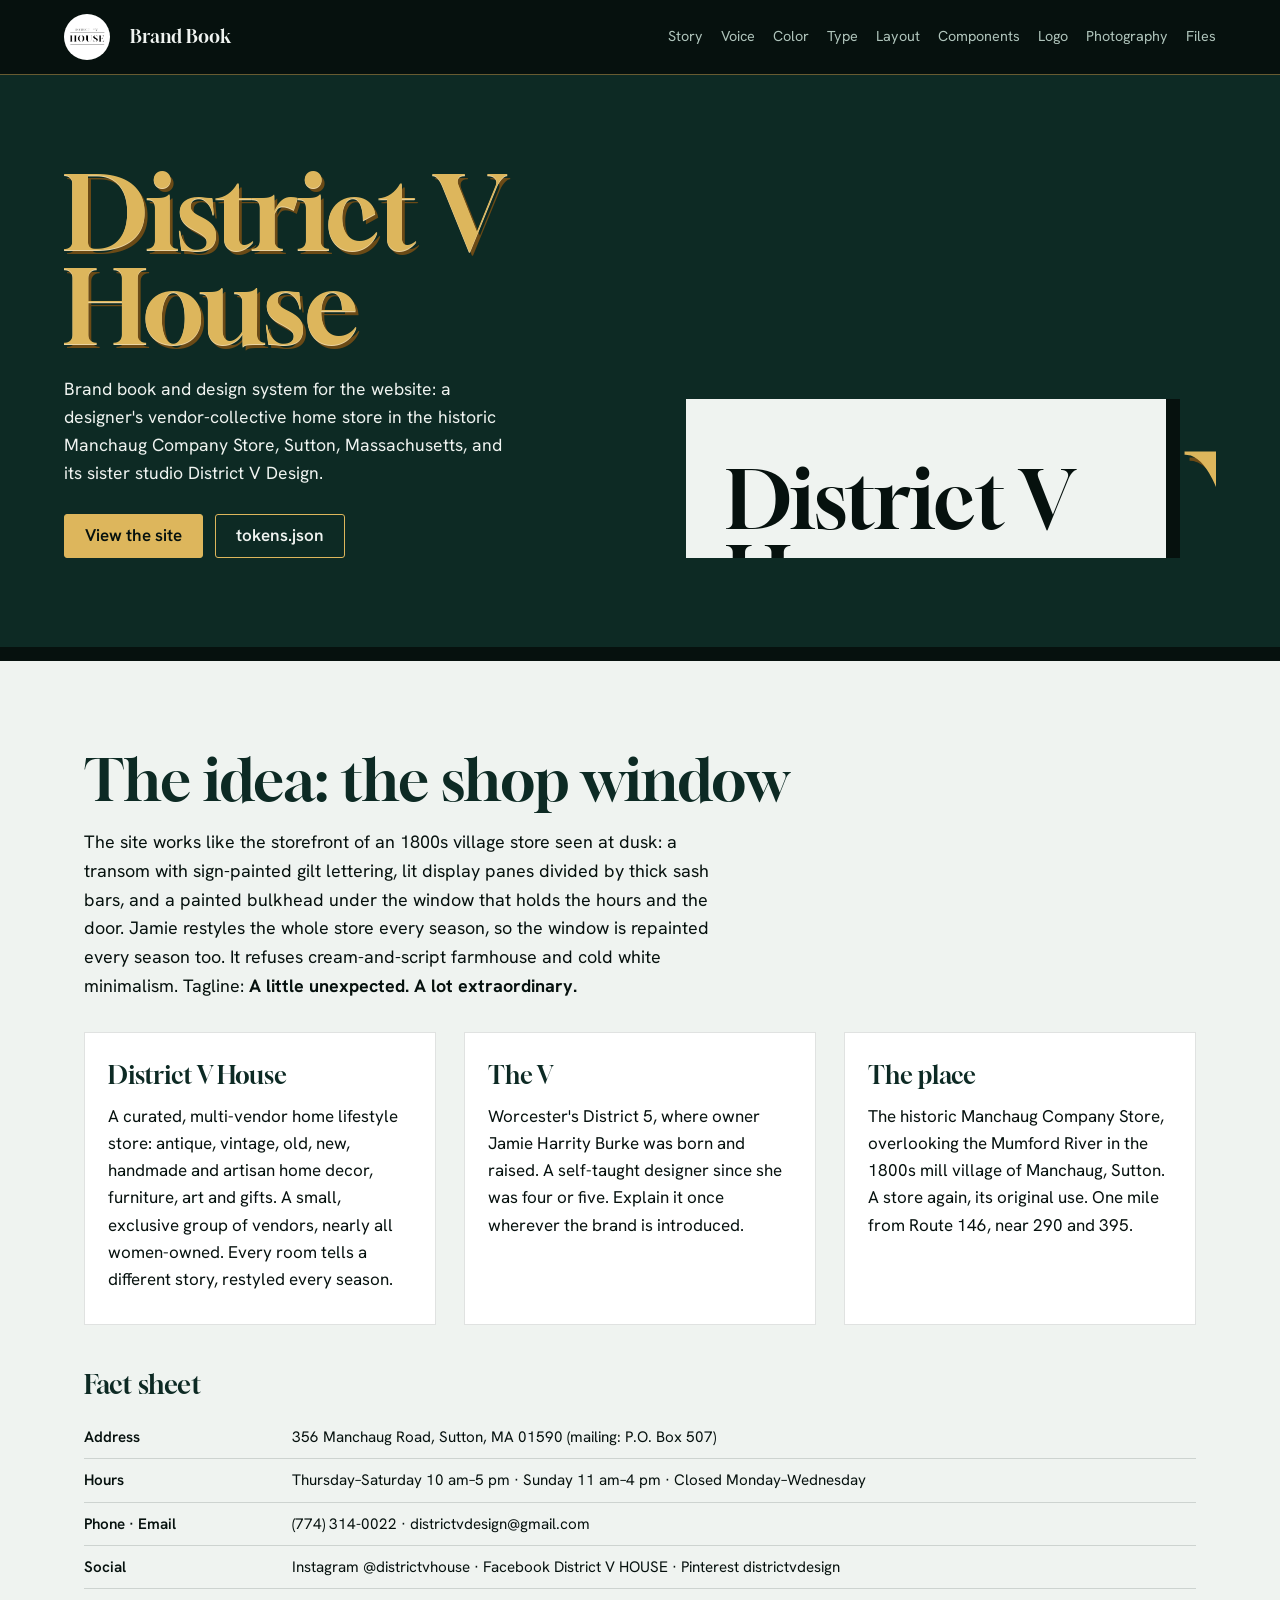
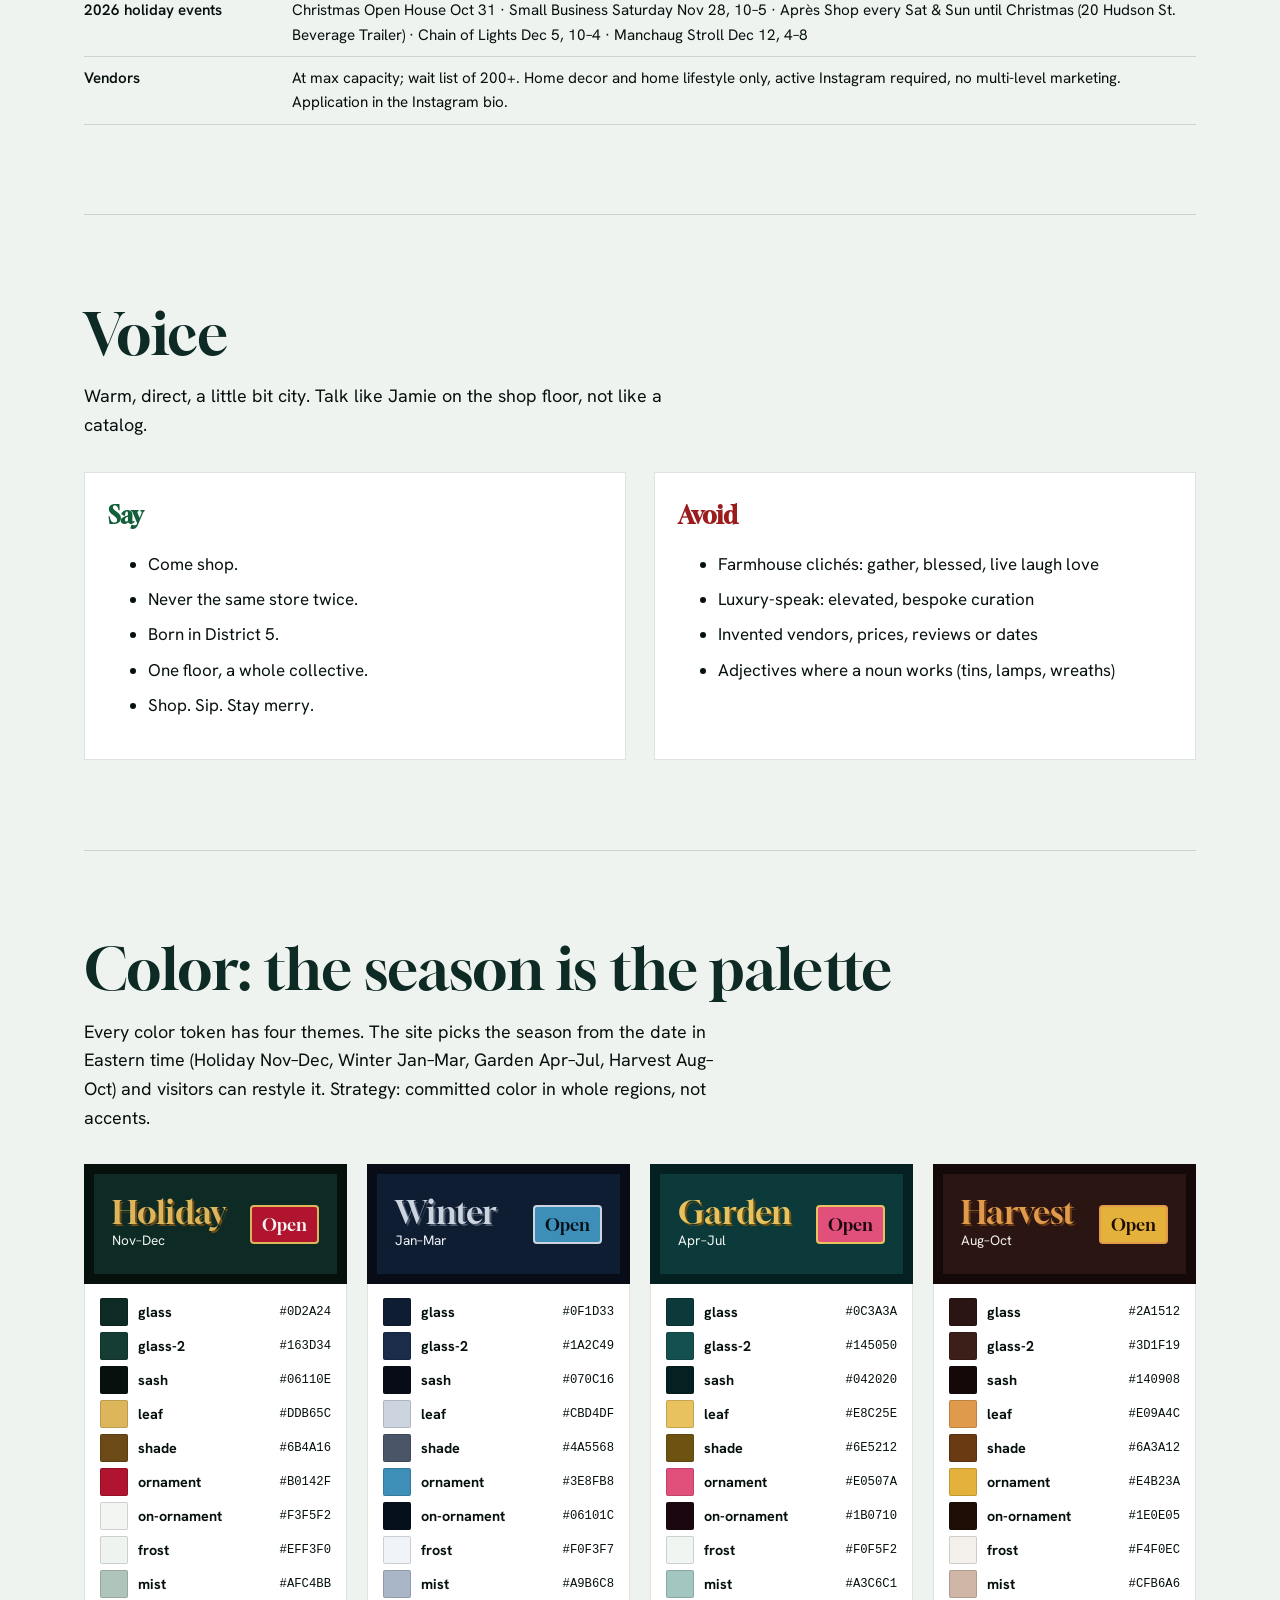
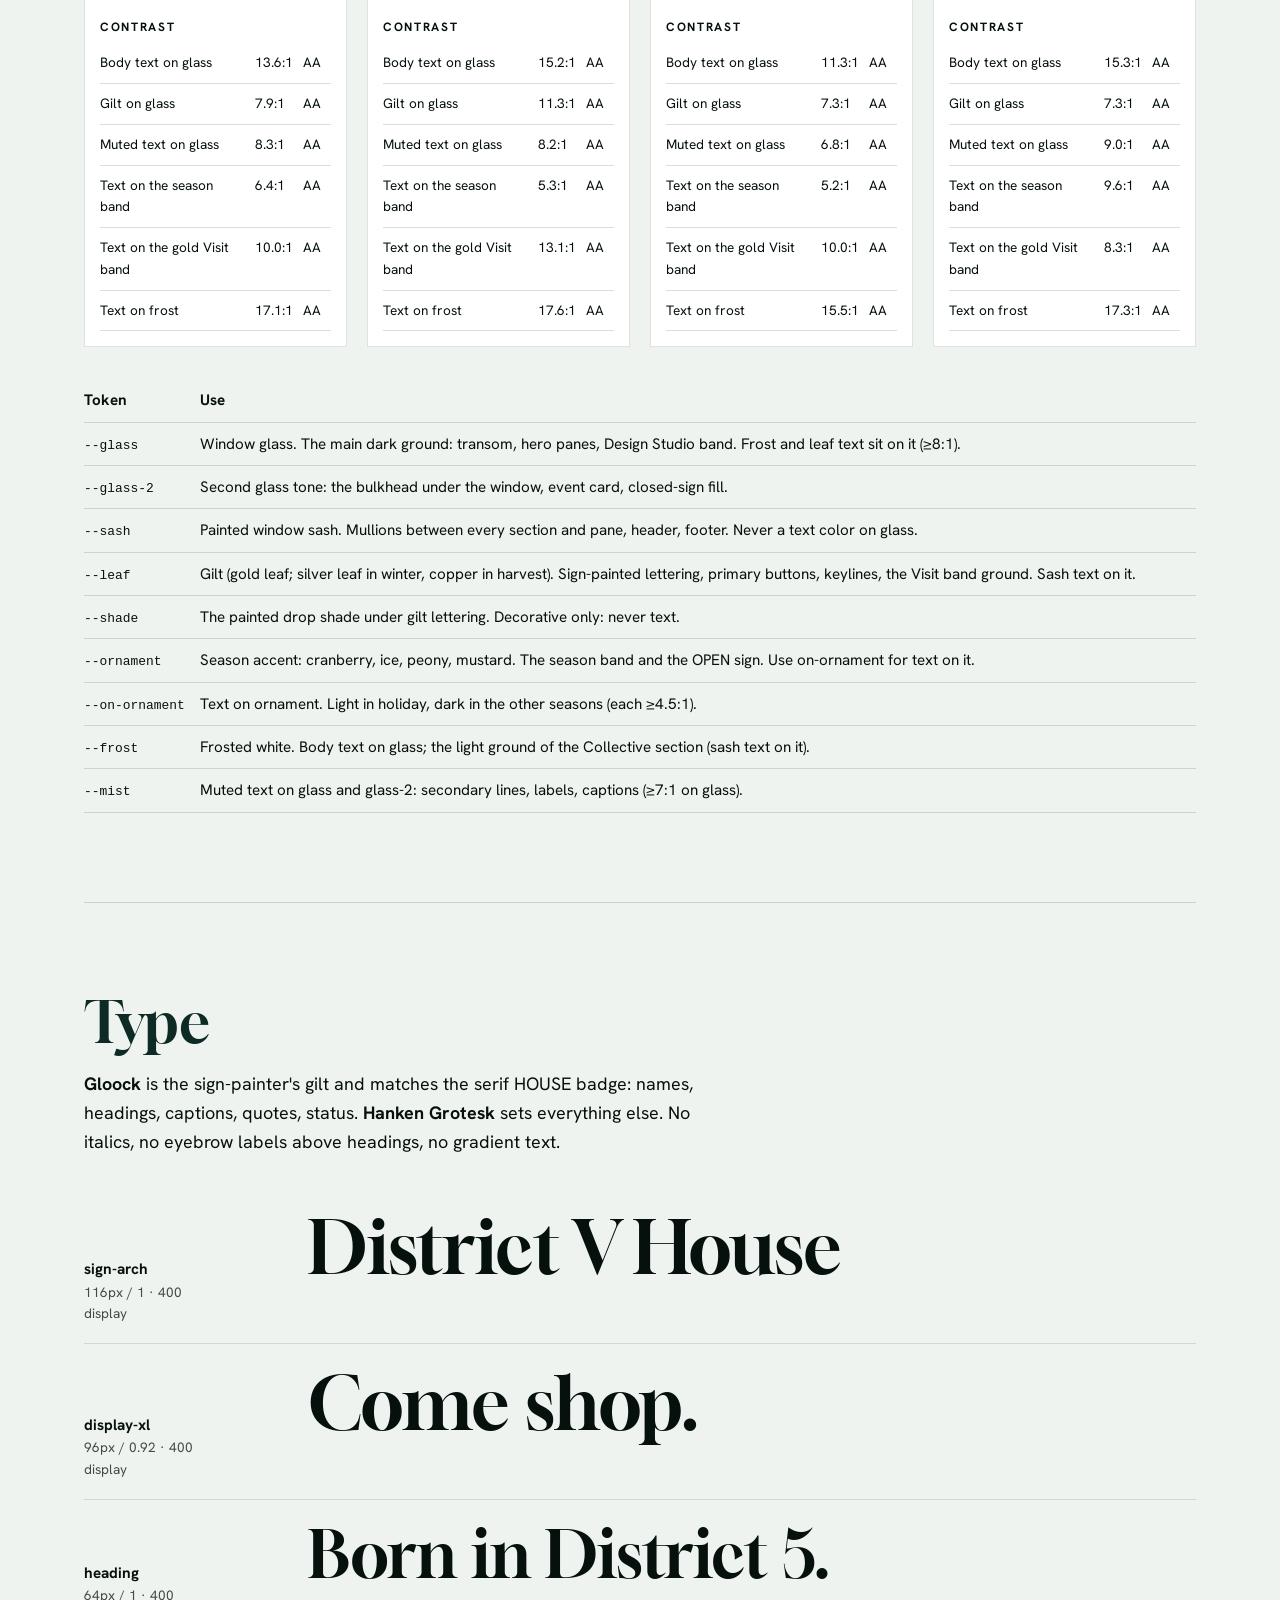
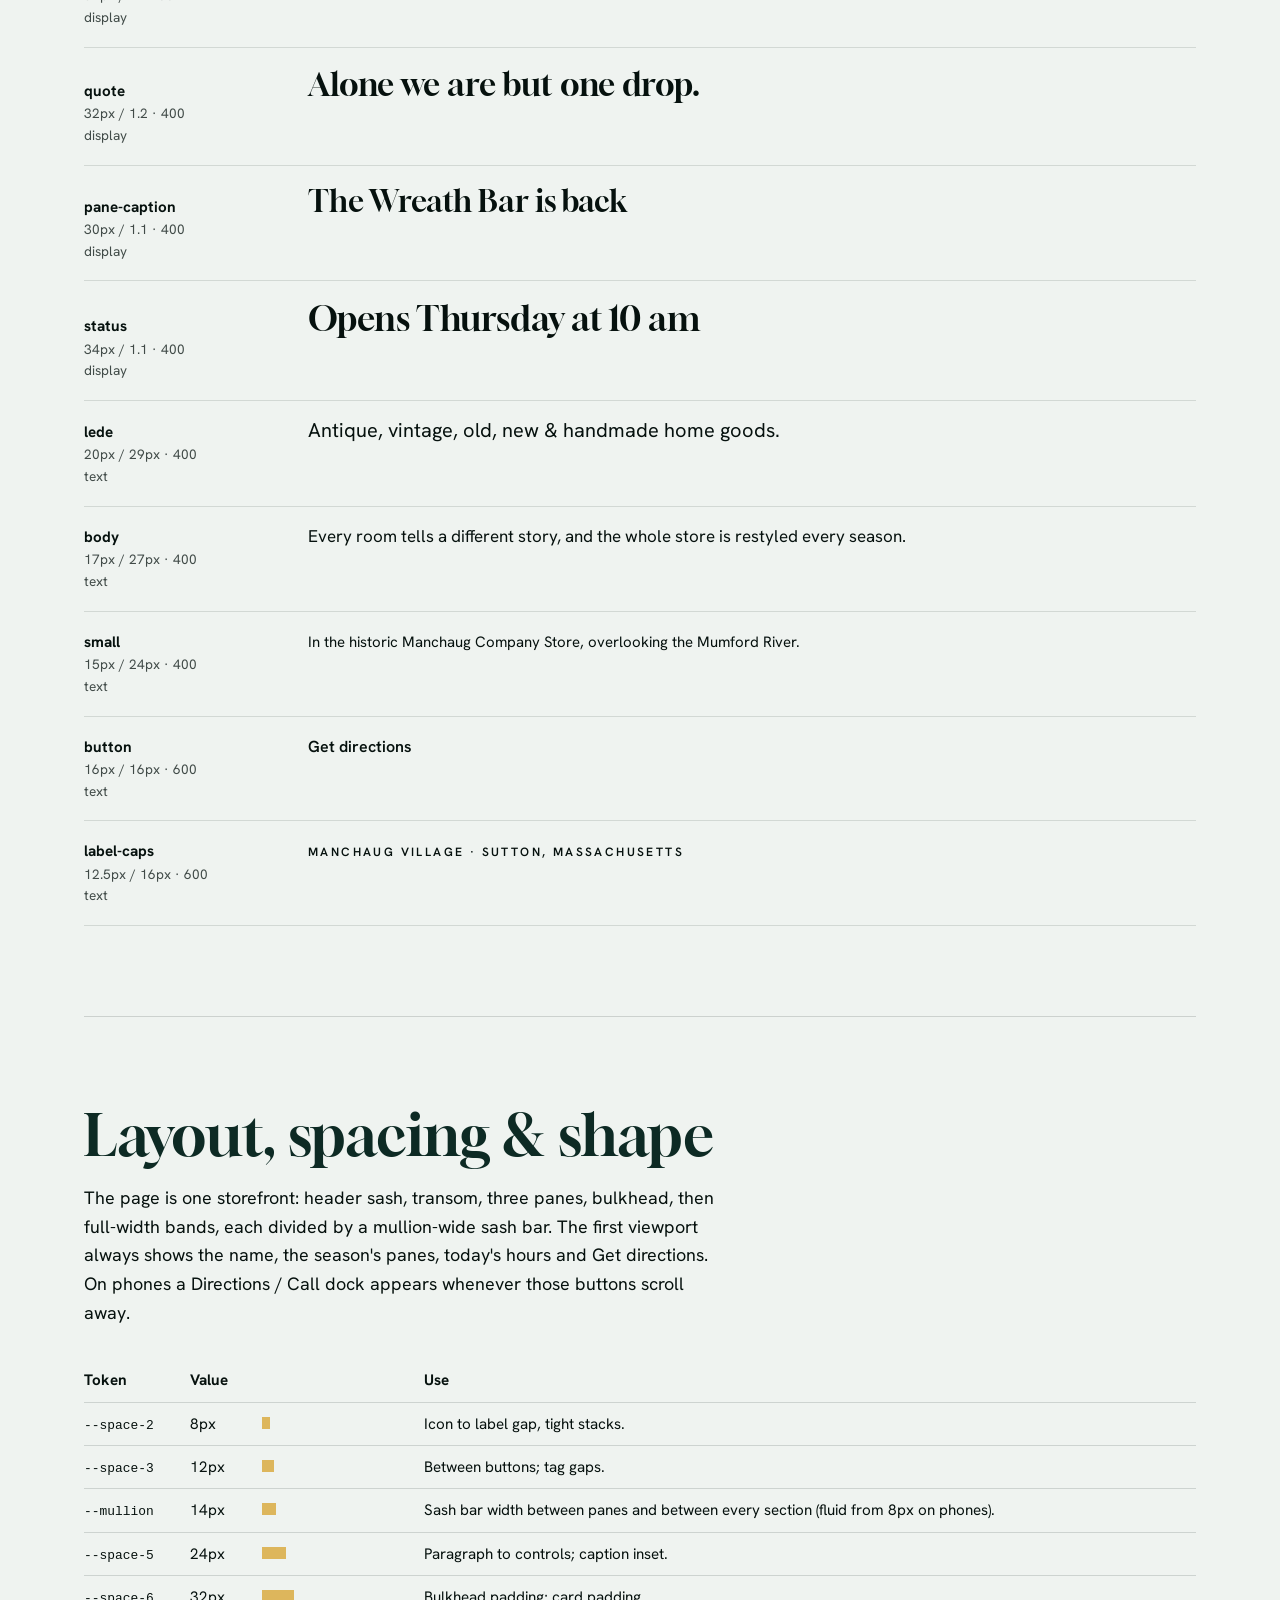
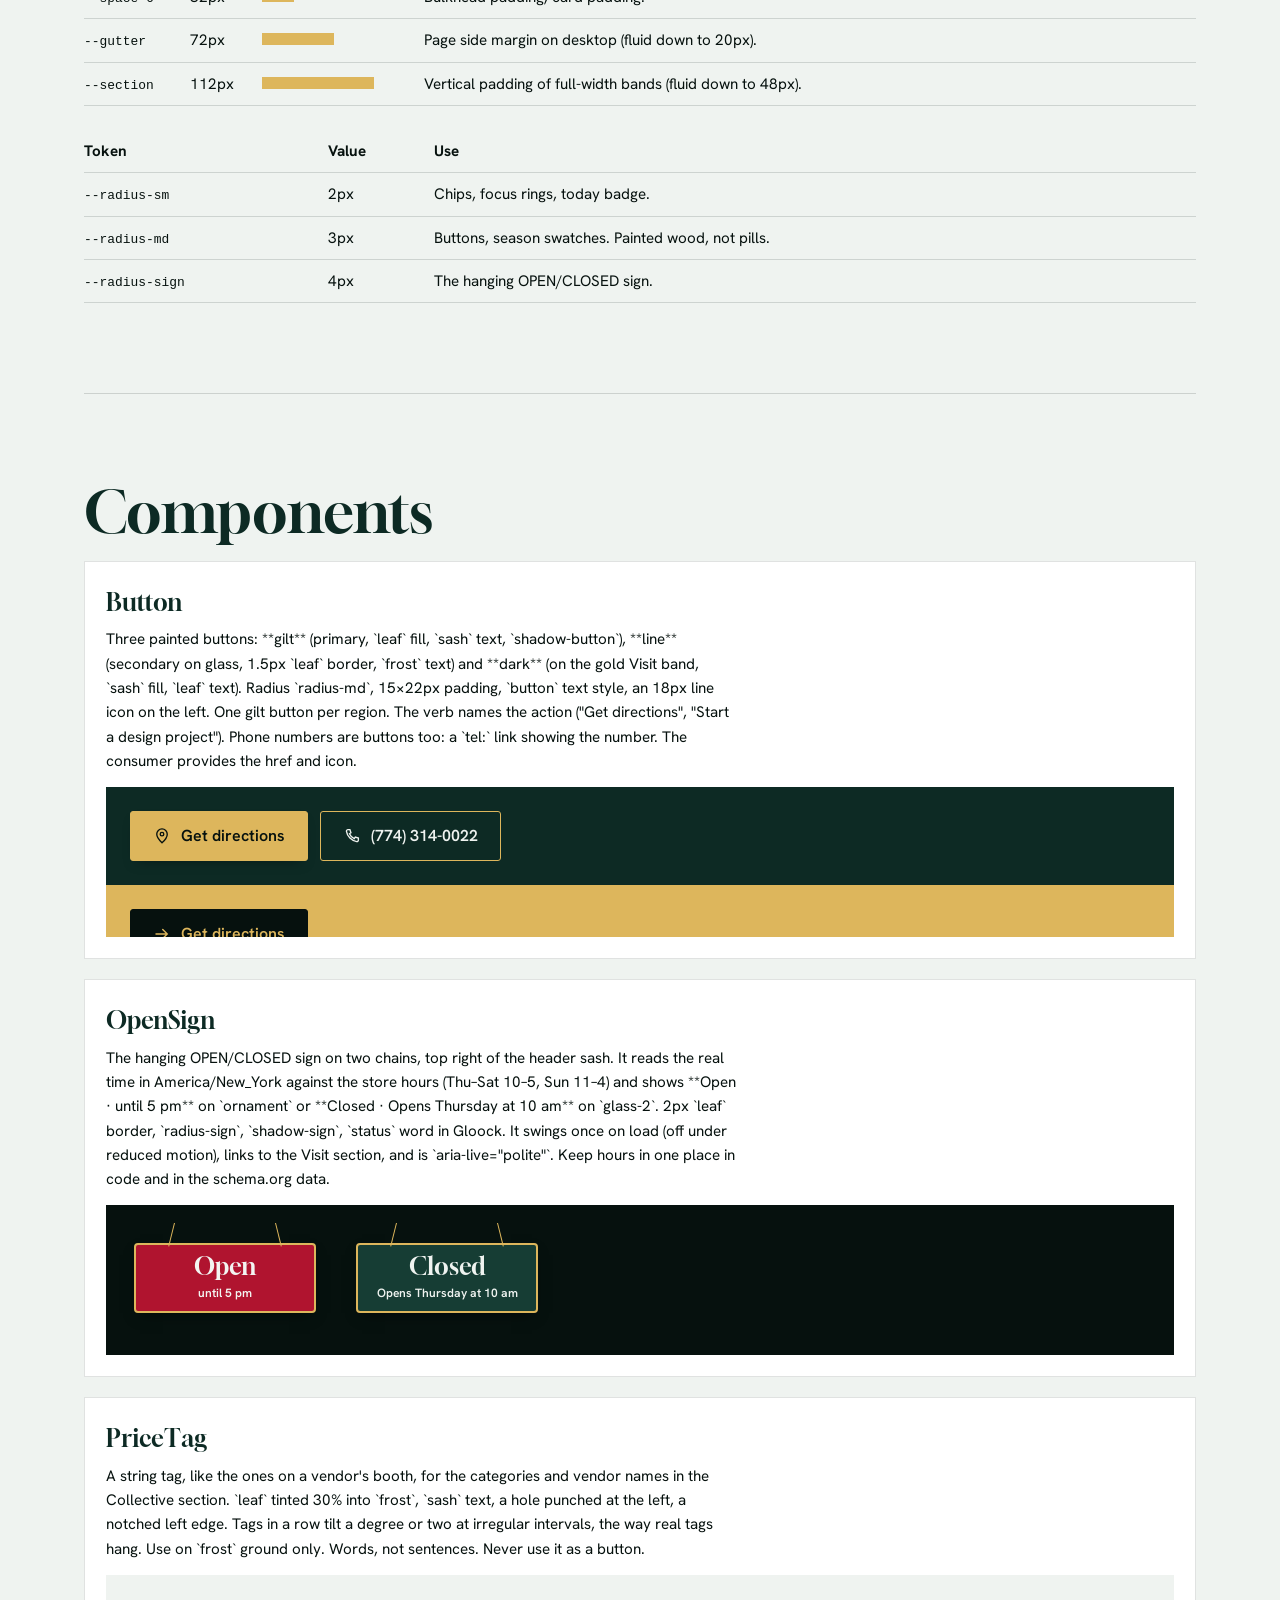
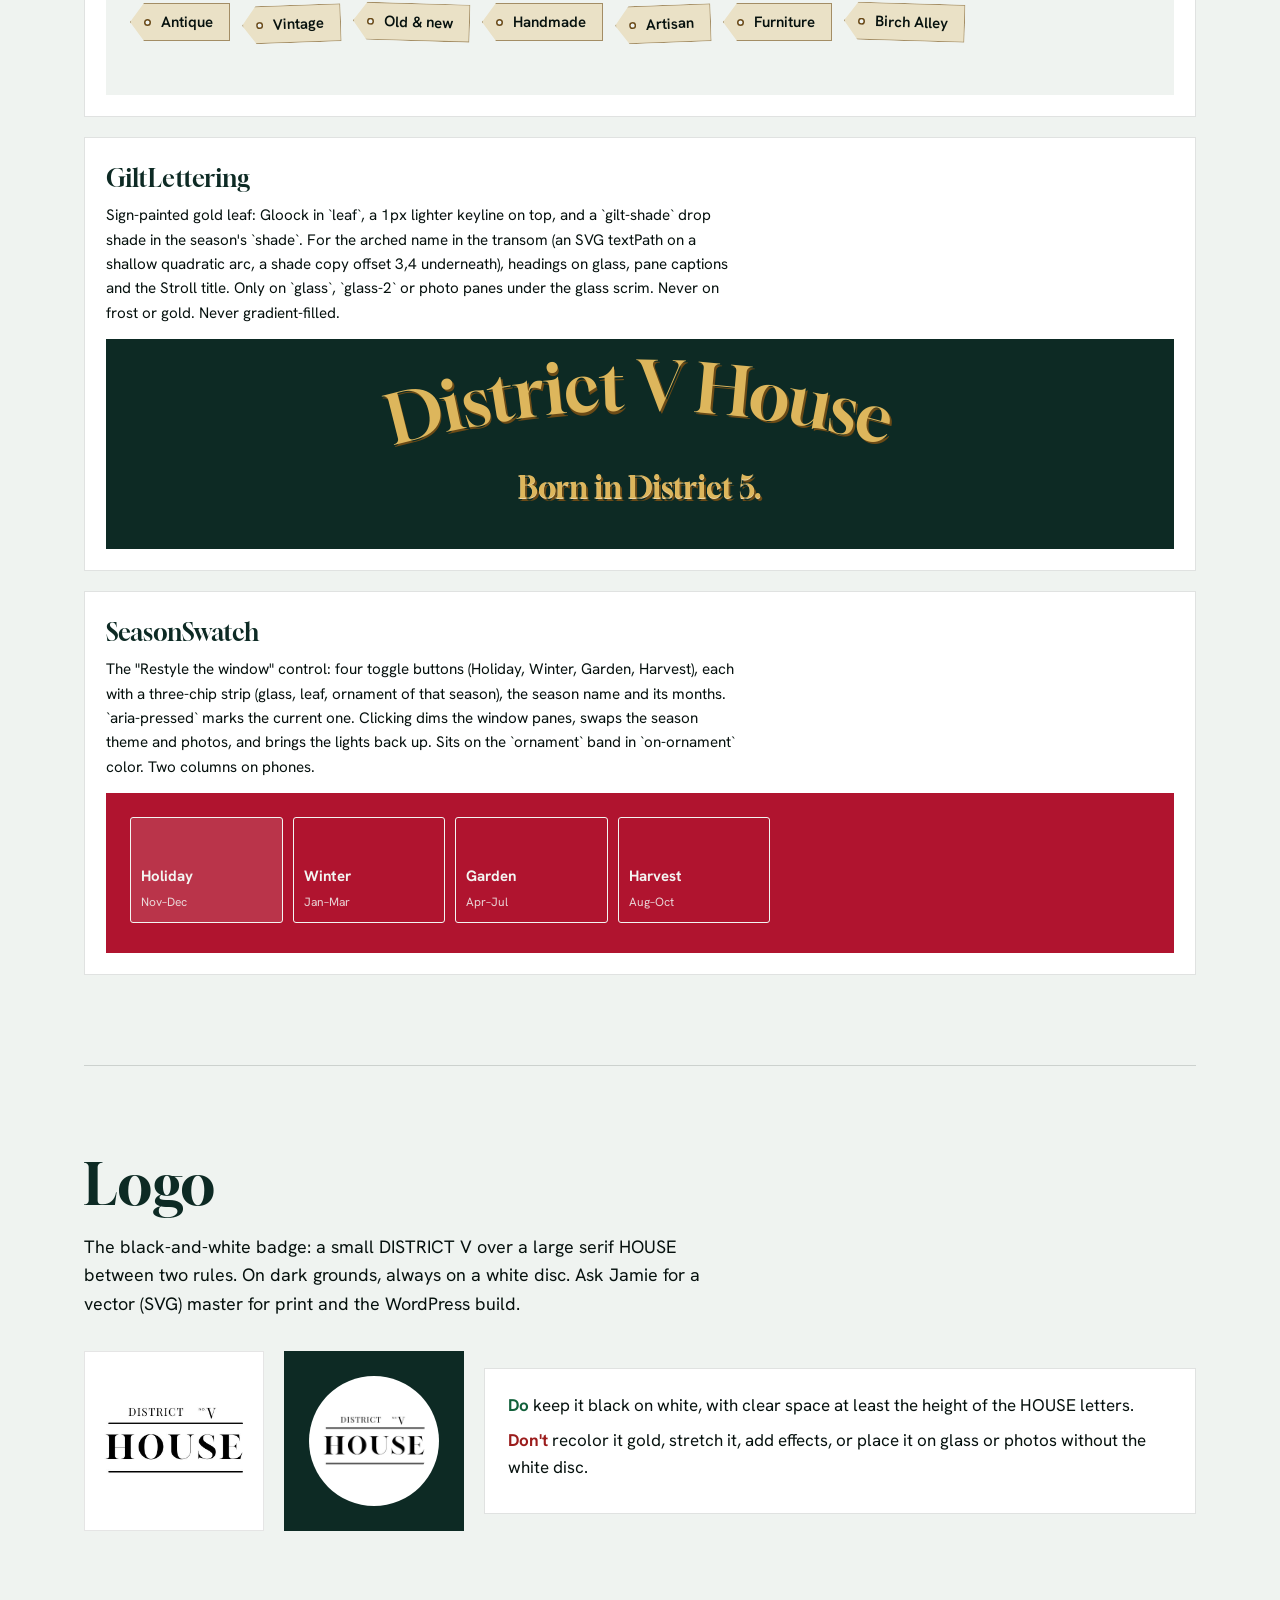
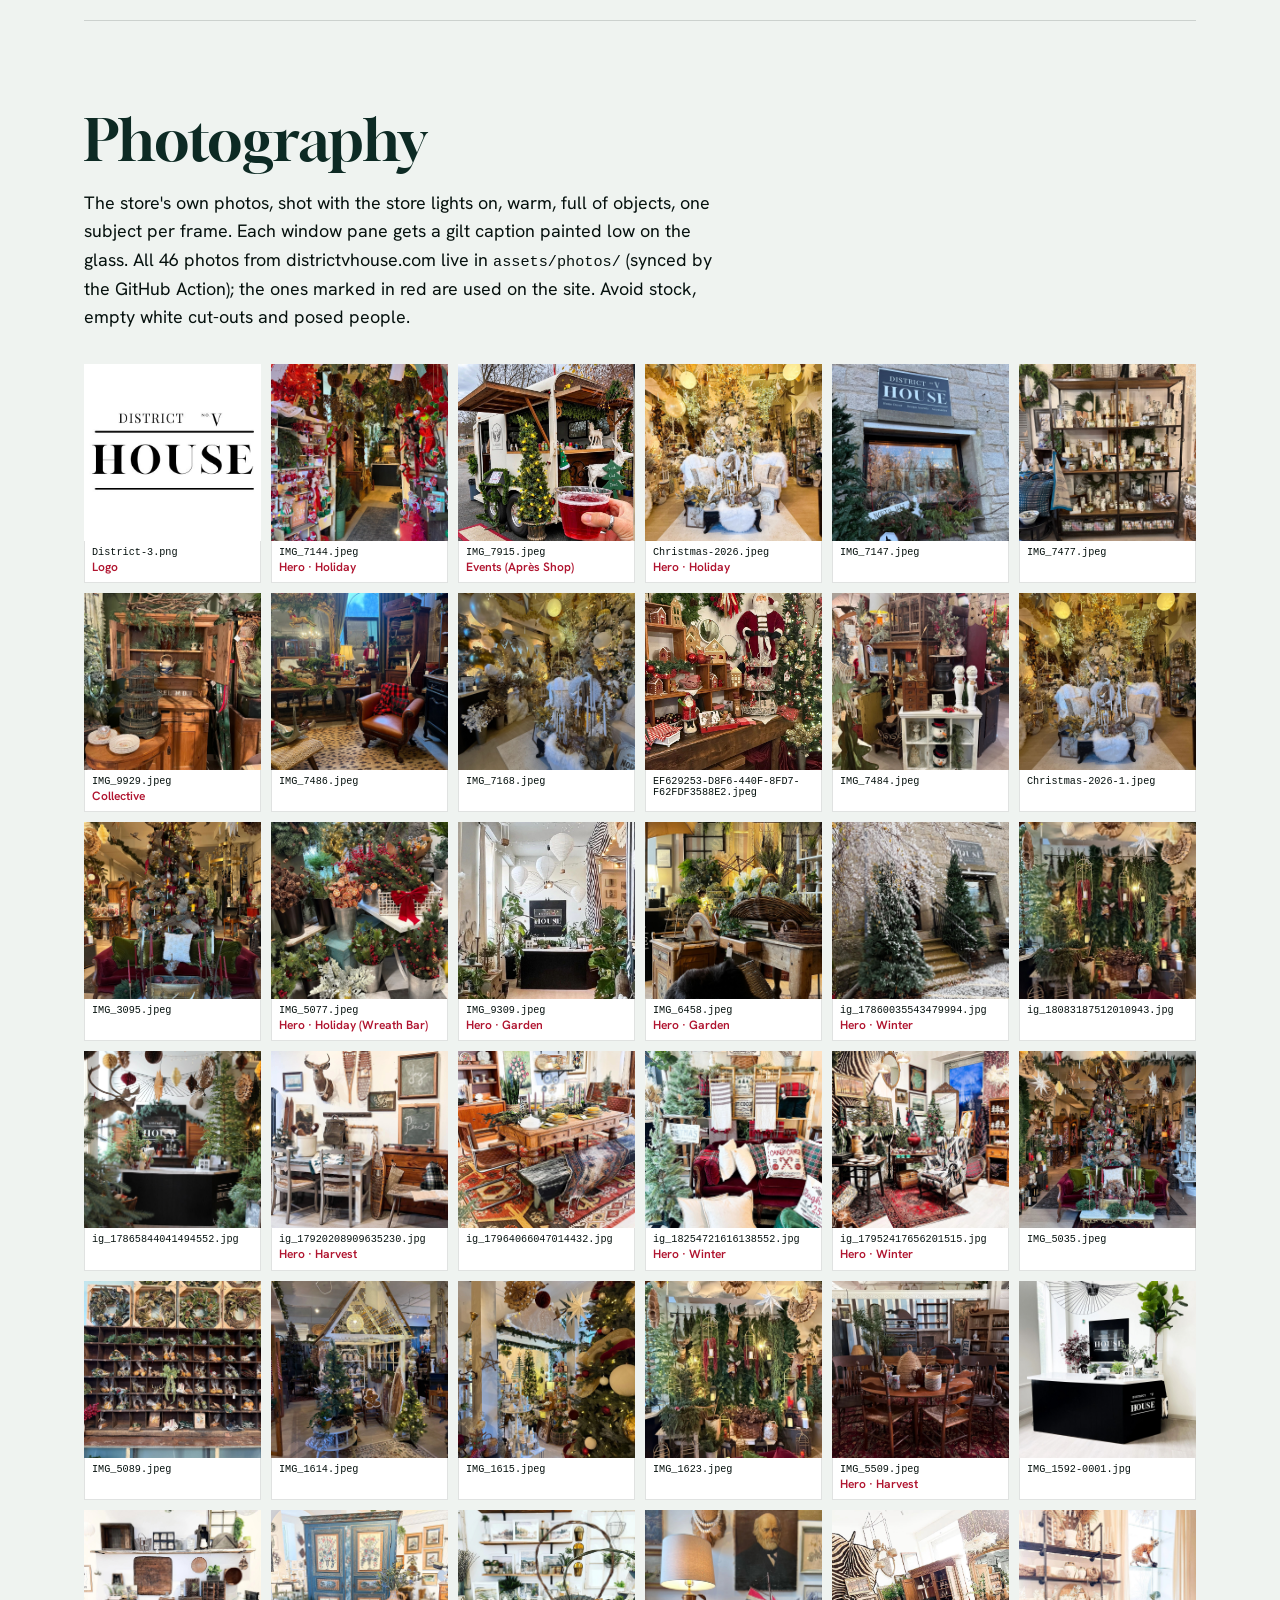
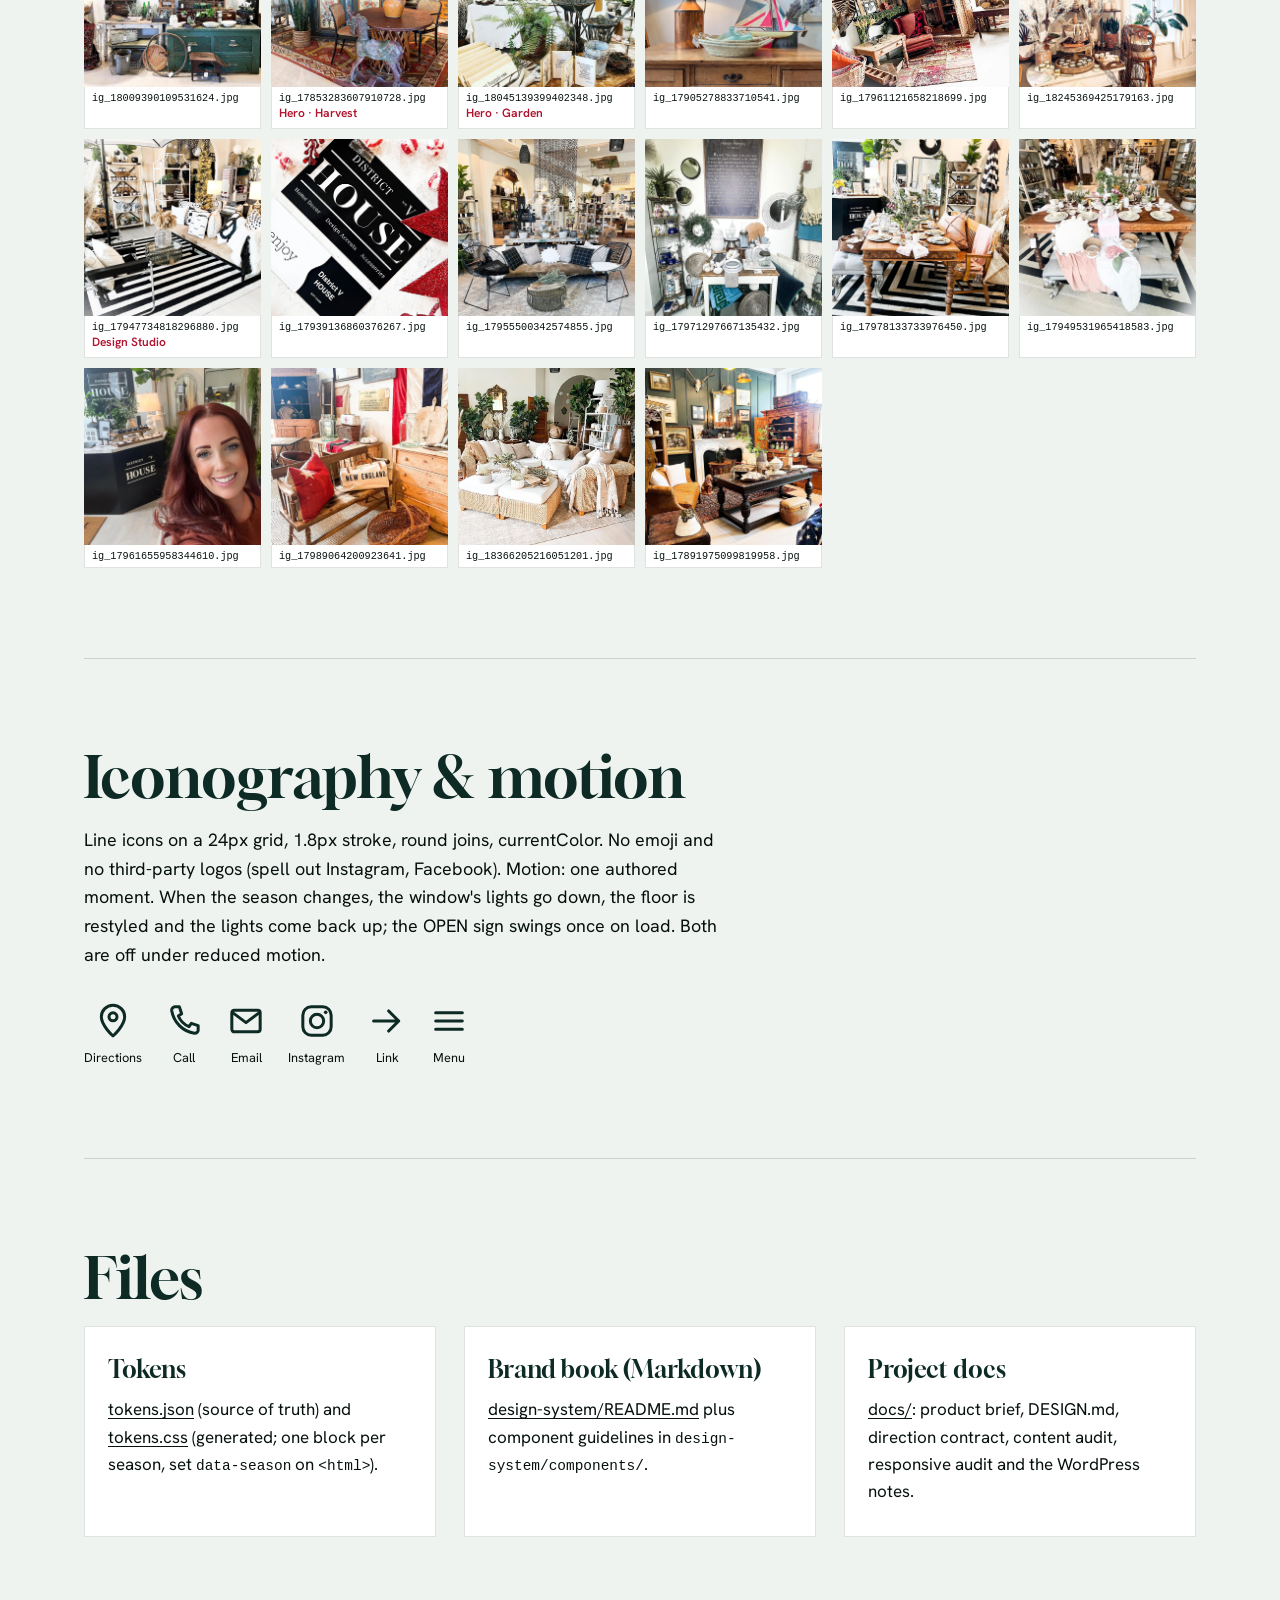
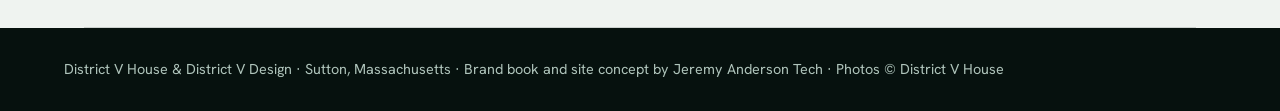
==== commit 78b623e1: "Sync store photos into assets/photos and use local copies" ====
--- a/brand/index.html
+++ b/brand/index.html
@@ -83,7 +83,7 @@
 </head>
 <body>
 <header class="top">
-  <img src="https://img1.wsimg.com/isteam/ip/d721429c-11dc-4b02-8fed-165d735cdef7/District-3.png/:/rs=w:200,m" alt="District V House logo">
+  <img src="../assets/photos/District-3.png" alt="District V House logo">
   <b>Brand Book</b>
   <nav aria-label="Sections"><a href="#story">Story</a><a href="#voice">Voice</a><a href="#color">Color</a><a href="#type">Type</a><a href="#layout">Layout</a><a href="#components">Components</a><a href="#logo">Logo</a><a href="#photos">Photography</a><a href="#files">Files</a></nav>
 </header>
@@ -173,15 +173,15 @@
   <h2>Logo</h2>
   <p class="lede">The black-and-white badge: a small DISTRICT V over a large serif HOUSE between two rules. On dark grounds, always on a white disc. Ask Jamie for a vector (SVG) master for print and the WordPress build.</p>
   <div class="logo-row">
-    <div class="tile on-light"><img src="https://img1.wsimg.com/isteam/ip/d721429c-11dc-4b02-8fed-165d735cdef7/District-3.png/:/rs=w:400,m" alt="District V House logo on white"></div>
-    <div class="tile on-dark"><img src="https://img1.wsimg.com/isteam/ip/d721429c-11dc-4b02-8fed-165d735cdef7/District-3.png/:/rs=w:400,m" alt="District V House logo on a white disc over window glass"></div>
+    <div class="tile on-light"><img src="../assets/photos/District-3.png" alt="District V House logo on white"></div>
+    <div class="tile on-dark"><img src="../assets/photos/District-3.png" alt="District V House logo on a white disc over window glass"></div>
     <div class="card" style="flex:1;min-width:260px"><p><span class="do">Do</span> keep it black on white, with clear space at least the height of the HOUSE letters.</p><p><span class="dont">Don't</span> recolor it gold, stretch it, add effects, or place it on glass or photos without the white disc.</p></div>
   </div>
 </section>
 <section id="photos">
   <h2>Photography</h2>
   <p class="lede">The store's own photos, shot with the store lights on, warm, full of objects, one subject per frame. Each window pane gets a gilt caption painted low on the glass. All 46 photos from districtvhouse.com live in <code>assets/photos/</code> (synced by the GitHub Action); the ones marked in red are used on the site. Avoid stock, empty white cut-outs and posed people.</p>
-  <div class="library"><figure><img src="https://img1.wsimg.com/isteam/ip/d721429c-11dc-4b02-8fed-165d735cdef7/District-3.png/:/rs=w:600,m" alt="District V House photo District-3.png" loading="lazy"><figcaption><code>District-3.png</code><em>Logo</em></figcaption></figure><figure><img src="https://img1.wsimg.com/isteam/ip/d721429c-11dc-4b02-8fed-165d735cdef7/IMG_7144.jpeg/:/rs=w:600,m" alt="District V House photo IMG_7144.jpeg" loading="lazy"><figcaption><code>IMG_7144.jpeg</code><em>Hero · Holiday</em></figcaption></figure><figure><img src="https://img1.wsimg.com/isteam/ip/d721429c-11dc-4b02-8fed-165d735cdef7/IMG_7915.jpeg/:/rs=w:600,m" alt="District V House photo IMG_7915.jpeg" loading="lazy"><figcaption><code>IMG_7915.jpeg</code><em>Events (Après Shop)</em></figcaption></figure><figure><img src="https://img1.wsimg.com/isteam/ip/d721429c-11dc-4b02-8fed-165d735cdef7/Christmas%202026.jpeg/:/rs=w:600,m" alt="District V House photo Christmas-2026.jpeg" loading="lazy"><figcaption><code>Christmas-2026.jpeg</code><em>Hero · Holiday</em></figcaption></figure><figure><img src="https://img1.wsimg.com/isteam/ip/d721429c-11dc-4b02-8fed-165d735cdef7/IMG_7147.jpeg/:/rs=w:600,m" alt="District V House photo IMG_7147.jpeg" loading="lazy"><figcaption><code>IMG_7147.jpeg</code></figcaption></figure><figure><img src="https://img1.wsimg.com/isteam/ip/d721429c-11dc-4b02-8fed-165d735cdef7/IMG_7477.jpeg/:/rs=w:600,m" alt="District V House photo IMG_7477.jpeg" loading="lazy"><figcaption><code>IMG_7477.jpeg</code></figcaption></figure><figure><img src="https://img1.wsimg.com/isteam/ip/d721429c-11dc-4b02-8fed-165d735cdef7/IMG_9929.jpeg/:/rs=w:600,m" alt="District V House photo IMG_9929.jpeg" loading="lazy"><figcaption><code>IMG_9929.jpeg</code><em>Collective</em></figcaption></figure><figure><img src="https://img1.wsimg.com/isteam/ip/d721429c-11dc-4b02-8fed-165d735cdef7/IMG_7486.jpeg/:/rs=w:600,m" alt="District V House photo IMG_7486.jpeg" loading="lazy"><figcaption><code>IMG_7486.jpeg</code></figcaption></figure><figure><img src="https://img1.wsimg.com/isteam/ip/d721429c-11dc-4b02-8fed-165d735cdef7/IMG_7168.jpeg/:/rs=w:600,m" alt="District V House photo IMG_7168.jpeg" loading="lazy"><figcaption><code>IMG_7168.jpeg</code></figcaption></figure><figure><img src="https://img1.wsimg.com/isteam/ip/d721429c-11dc-4b02-8fed-165d735cdef7/EF629253-D8F6-440F-8FD7-F62FDF3588E2.jpeg/:/rs=w:600,m" alt="District V House photo EF629253-D8F6-440F-8FD7-F62FDF3588E2.jpeg" loading="lazy"><figcaption><code>EF629253-D8F6-440F-8FD7-F62FDF3588E2.jpeg</code></figcaption></figure><figure><img src="https://img1.wsimg.com/isteam/ip/d721429c-11dc-4b02-8fed-165d735cdef7/IMG_7484.jpeg/:/rs=w:600,m" alt="District V House photo IMG_7484.jpeg" loading="lazy"><figcaption><code>IMG_7484.jpeg</code></figcaption></figure><figure><img src="https://img1.wsimg.com/isteam/ip/d721429c-11dc-4b02-8fed-165d735cdef7/Christmas%202026%201.jpeg/:/rs=w:600,m" alt="District V House photo Christmas-2026-1.jpeg" loading="lazy"><figcaption><code>Christmas-2026-1.jpeg</code></figcaption></figure><figure><img src="https://img1.wsimg.com/isteam/ip/d721429c-11dc-4b02-8fed-165d735cdef7/IMG_3095.jpeg/:/rs=w:600,m" alt="District V House photo IMG_3095.jpeg" loading="lazy"><figcaption><code>IMG_3095.jpeg</code></figcaption></figure><figure><img src="https://img1.wsimg.com/isteam/ip/d721429c-11dc-4b02-8fed-165d735cdef7/IMG_5077.jpeg/:/rs=w:600,m" alt="District V House photo IMG_5077.jpeg" loading="lazy"><figcaption><code>IMG_5077.jpeg</code><em>Hero · Holiday (Wreath Bar)</em></figcaption></figure><figure><img src="https://img1.wsimg.com/isteam/ip/d721429c-11dc-4b02-8fed-165d735cdef7/IMG_9309.jpeg/:/rs=w:600,m" alt="District V House photo IMG_9309.jpeg" loading="lazy"><figcaption><code>IMG_9309.jpeg</code><em>Hero · Garden</em></figcaption></figure><figure><img src="https://img1.wsimg.com/isteam/ip/d721429c-11dc-4b02-8fed-165d735cdef7/IMG_6458.jpeg/:/rs=w:600,m" alt="District V House photo IMG_6458.jpeg" loading="lazy"><figcaption><code>IMG_6458.jpeg</code><em>Hero · Garden</em></figcaption></figure><figure><img src="https://img1.wsimg.com/isteam/ip/d721429c-11dc-4b02-8fed-165d735cdef7/ig_17860035543479994.jpg/:/rs=w:600,m" alt="District V House photo ig_17860035543479994.jpg" loading="lazy"><figcaption><code>ig_17860035543479994.jpg</code><em>Hero · Winter</em></figcaption></figure><figure><img src="https://img1.wsimg.com/isteam/ip/d721429c-11dc-4b02-8fed-165d735cdef7/ig_18083187512010943.jpg/:/rs=w:600,m" alt="District V House photo ig_18083187512010943.jpg" loading="lazy"><figcaption><code>ig_18083187512010943.jpg</code></figcaption></figure><figure><img src="https://img1.wsimg.com/isteam/ip/d721429c-11dc-4b02-8fed-165d735cdef7/ig_17865844041494552.jpg/:/rs=w:600,m" alt="District V House photo ig_17865844041494552.jpg" loading="lazy"><figcaption><code>ig_17865844041494552.jpg</code></figcaption></figure><figure><img src="https://img1.wsimg.com/isteam/ip/d721429c-11dc-4b02-8fed-165d735cdef7/ig_17920208909635230.jpg/:/rs=w:600,m" alt="District V House photo ig_17920208909635230.jpg" loading="lazy"><figcaption><code>ig_17920208909635230.jpg</code><em>Hero · Harvest</em></figcaption></figure><figure><img src="https://img1.wsimg.com/isteam/ip/d721429c-11dc-4b02-8fed-165d735cdef7/ig_17964066047014432.jpg/:/rs=w:600,m" alt="District V House photo ig_17964066047014432.jpg" loading="lazy"><figcaption><code>ig_17964066047014432.jpg</code></figcaption></figure><figure><img src="https://img1.wsimg.com/isteam/ip/d721429c-11dc-4b02-8fed-165d735cdef7/ig_18254721616138552.jpg/:/rs=w:600,m" alt="District V House photo ig_18254721616138552.jpg" loading="lazy"><figcaption><code>ig_18254721616138552.jpg</code><em>Hero · Winter</em></figcaption></figure><figure><img src="https://img1.wsimg.com/isteam/ip/d721429c-11dc-4b02-8fed-165d735cdef7/ig_17952417656201515.jpg/:/rs=w:600,m" alt="District V House photo ig_17952417656201515.jpg" loading="lazy"><figcaption><code>ig_17952417656201515.jpg</code><em>Hero · Winter</em></figcaption></figure><figure><img src="https://img1.wsimg.com/isteam/ip/d721429c-11dc-4b02-8fed-165d735cdef7/IMG_5035.jpeg/:/rs=w:600,m" alt="District V House photo IMG_5035.jpeg" loading="lazy"><figcaption><code>IMG_5035.jpeg</code></figcaption></figure><figure><img src="https://img1.wsimg.com/isteam/ip/d721429c-11dc-4b02-8fed-165d735cdef7/IMG_5089.jpeg/:/rs=w:600,m" alt="District V House photo IMG_5089.jpeg" loading="lazy"><figcaption><code>IMG_5089.jpeg</code></figcaption></figure><figure><img src="https://img1.wsimg.com/isteam/ip/d721429c-11dc-4b02-8fed-165d735cdef7/IMG_1614.jpeg/:/rs=w:600,m" alt="District V House photo IMG_1614.jpeg" loading="lazy"><figcaption><code>IMG_1614.jpeg</code></figcaption></figure><figure><img src="https://img1.wsimg.com/isteam/ip/d721429c-11dc-4b02-8fed-165d735cdef7/IMG_1615.jpeg/:/rs=w:600,m" alt="District V House photo IMG_1615.jpeg" loading="lazy"><figcaption><code>IMG_1615.jpeg</code></figcaption></figure><figure><img src="https://img1.wsimg.com/isteam/ip/d721429c-11dc-4b02-8fed-165d735cdef7/IMG_1623.jpeg/:/rs=w:600,m" alt="District V House photo IMG_1623.jpeg" loading="lazy"><figcaption><code>IMG_1623.jpeg</code></figcaption></figure><figure><img src="https://img1.wsimg.com/isteam/ip/d721429c-11dc-4b02-8fed-165d735cdef7/IMG_5509.jpeg/:/rs=w:600,m" alt="District V House photo IMG_5509.jpeg" loading="lazy"><figcaption><code>IMG_5509.jpeg</code><em>Hero · Harvest</em></figcaption></figure><figure><img src="https://img1.wsimg.com/isteam/ip/d721429c-11dc-4b02-8fed-165d735cdef7/IMG_1592-0001.jpg/:/rs=w:600,m" alt="District V House photo IMG_1592-0001.jpg" loading="lazy"><figcaption><code>IMG_1592-0001.jpg</code></figcaption></figure><figure><img src="https://img1.wsimg.com/isteam/ip/d721429c-11dc-4b02-8fed-165d735cdef7/ig_18009390109531624.jpg/:/rs=w:600,m" alt="District V House photo ig_18009390109531624.jpg" loading="lazy"><figcaption><code>ig_18009390109531624.jpg</code></figcaption></figure><figure><img src="https://img1.wsimg.com/isteam/ip/d721429c-11dc-4b02-8fed-165d735cdef7/ig_17853283607910728.jpg/:/rs=w:600,m" alt="District V House photo ig_17853283607910728.jpg" loading="lazy"><figcaption><code>ig_17853283607910728.jpg</code><em>Hero · Harvest</em></figcaption></figure><figure><img src="https://img1.wsimg.com/isteam/ip/d721429c-11dc-4b02-8fed-165d735cdef7/ig_18045139399402348.jpg/:/rs=w:600,m" alt="District V House photo ig_18045139399402348.jpg" loading="lazy"><figcaption><code>ig_18045139399402348.jpg</code><em>Hero · Garden</em></figcaption></figure><figure><img src="https://img1.wsimg.com/isteam/ip/d721429c-11dc-4b02-8fed-165d735cdef7/ig_17905278833710541.jpg/:/rs=w:600,m" alt="District V House photo ig_17905278833710541.jpg" loading="lazy"><figcaption><code>ig_17905278833710541.jpg</code></figcaption></figure><figure><img src="https://img1.wsimg.com/isteam/ip/d721429c-11dc-4b02-8fed-165d735cdef7/ig_17961121658218699.jpg/:/rs=w:600,m" alt="District V House photo ig_17961121658218699.jpg" loading="lazy"><figcaption><code>ig_17961121658218699.jpg</code></figcaption></figure><figure><img src="https://img1.wsimg.com/isteam/ip/d721429c-11dc-4b02-8fed-165d735cdef7/ig_18245369425179163.jpg/:/rs=w:600,m" alt="District V House photo ig_18245369425179163.jpg" loading="lazy"><figcaption><code>ig_18245369425179163.jpg</code></figcaption></figure><figure><img src="https://img1.wsimg.com/isteam/ip/d721429c-11dc-4b02-8fed-165d735cdef7/ig_17947734818296880.jpg/:/rs=w:600,m" alt="District V House photo ig_17947734818296880.jpg" loading="lazy"><figcaption><code>ig_17947734818296880.jpg</code><em>Design Studio</em></figcaption></figure><figure><img src="https://img1.wsimg.com/isteam/ip/d721429c-11dc-4b02-8fed-165d735cdef7/ig_17939136860376267.jpg/:/rs=w:600,m" alt="District V House photo ig_17939136860376267.jpg" loading="lazy"><figcaption><code>ig_17939136860376267.jpg</code></figcaption></figure><figure><img src="https://img1.wsimg.com/isteam/ip/d721429c-11dc-4b02-8fed-165d735cdef7/ig_17955500342574855.jpg/:/rs=w:600,m" alt="District V House photo ig_17955500342574855.jpg" loading="lazy"><figcaption><code>ig_17955500342574855.jpg</code></figcaption></figure><figure><img src="https://img1.wsimg.com/isteam/ip/d721429c-11dc-4b02-8fed-165d735cdef7/ig_17971297667135432.jpg/:/rs=w:600,m" alt="District V House photo ig_17971297667135432.jpg" loading="lazy"><figcaption><code>ig_17971297667135432.jpg</code></figcaption></figure><figure><img src="https://img1.wsimg.com/isteam/ip/d721429c-11dc-4b02-8fed-165d735cdef7/ig_17978133733976450.jpg/:/rs=w:600,m" alt="District V House photo ig_17978133733976450.jpg" loading="lazy"><figcaption><code>ig_17978133733976450.jpg</code></figcaption></figure><figure><img src="https://img1.wsimg.com/isteam/ip/d721429c-11dc-4b02-8fed-165d735cdef7/ig_17949531965418583.jpg/:/rs=w:600,m" alt="District V House photo ig_17949531965418583.jpg" loading="lazy"><figcaption><code>ig_17949531965418583.jpg</code></figcaption></figure><figure><img src="https://img1.wsimg.com/isteam/ip/d721429c-11dc-4b02-8fed-165d735cdef7/ig_17961655958344610.jpg/:/rs=w:600,m" alt="District V House photo ig_17961655958344610.jpg" loading="lazy"><figcaption><code>ig_17961655958344610.jpg</code></figcaption></figure><figure><img src="https://img1.wsimg.com/isteam/ip/d721429c-11dc-4b02-8fed-165d735cdef7/ig_17989064200923641.jpg/:/rs=w:600,m" alt="District V House photo ig_17989064200923641.jpg" loading="lazy"><figcaption><code>ig_17989064200923641.jpg</code></figcaption></figure><figure><img src="https://img1.wsimg.com/isteam/ip/d721429c-11dc-4b02-8fed-165d735cdef7/ig_18366205216051201.jpg/:/rs=w:600,m" alt="District V House photo ig_18366205216051201.jpg" loading="lazy"><figcaption><code>ig_18366205216051201.jpg</code></figcaption></figure><figure><img src="https://img1.wsimg.com/isteam/ip/d721429c-11dc-4b02-8fed-165d735cdef7/ig_17891975099819958.jpg/:/rs=w:600,m" alt="District V House photo ig_17891975099819958.jpg" loading="lazy"><figcaption><code>ig_17891975099819958.jpg</code></figcaption></figure></div>
+  <div class="library"><figure><img src="../assets/photos/District-3.png" alt="District V House photo District-3.png" loading="lazy"><figcaption><code>District-3.png</code><em>Logo</em></figcaption></figure><figure><img src="../assets/photos/IMG_7144.jpeg" alt="District V House photo IMG_7144.jpeg" loading="lazy"><figcaption><code>IMG_7144.jpeg</code><em>Hero · Holiday</em></figcaption></figure><figure><img src="../assets/photos/IMG_7915.jpeg" alt="District V House photo IMG_7915.jpeg" loading="lazy"><figcaption><code>IMG_7915.jpeg</code><em>Events (Après Shop)</em></figcaption></figure><figure><img src="../assets/photos/Christmas-2026.jpeg" alt="District V House photo Christmas-2026.jpeg" loading="lazy"><figcaption><code>Christmas-2026.jpeg</code><em>Hero · Holiday</em></figcaption></figure><figure><img src="../assets/photos/IMG_7147.jpeg" alt="District V House photo IMG_7147.jpeg" loading="lazy"><figcaption><code>IMG_7147.jpeg</code></figcaption></figure><figure><img src="../assets/photos/IMG_7477.jpeg" alt="District V House photo IMG_7477.jpeg" loading="lazy"><figcaption><code>IMG_7477.jpeg</code></figcaption></figure><figure><img src="../assets/photos/IMG_9929.jpeg" alt="District V House photo IMG_9929.jpeg" loading="lazy"><figcaption><code>IMG_9929.jpeg</code><em>Collective</em></figcaption></figure><figure><img src="../assets/photos/IMG_7486.jpeg" alt="District V House photo IMG_7486.jpeg" loading="lazy"><figcaption><code>IMG_7486.jpeg</code></figcaption></figure><figure><img src="../assets/photos/IMG_7168.jpeg" alt="District V House photo IMG_7168.jpeg" loading="lazy"><figcaption><code>IMG_7168.jpeg</code></figcaption></figure><figure><img src="../assets/photos/EF629253-D8F6-440F-8FD7-F62FDF3588E2.jpeg" alt="District V House photo EF629253-D8F6-440F-8FD7-F62FDF3588E2.jpeg" loading="lazy"><figcaption><code>EF629253-D8F6-440F-8FD7-F62FDF3588E2.jpeg</code></figcaption></figure><figure><img src="../assets/photos/IMG_7484.jpeg" alt="District V House photo IMG_7484.jpeg" loading="lazy"><figcaption><code>IMG_7484.jpeg</code></figcaption></figure><figure><img src="../assets/photos/Christmas-2026-1.jpeg" alt="District V House photo Christmas-2026-1.jpeg" loading="lazy"><figcaption><code>Christmas-2026-1.jpeg</code></figcaption></figure><figure><img src="../assets/photos/IMG_3095.jpeg" alt="District V House photo IMG_3095.jpeg" loading="lazy"><figcaption><code>IMG_3095.jpeg</code></figcaption></figure><figure><img src="../assets/photos/IMG_5077.jpeg" alt="District V House photo IMG_5077.jpeg" loading="lazy"><figcaption><code>IMG_5077.jpeg</code><em>Hero · Holiday (Wreath Bar)</em></figcaption></figure><figure><img src="../assets/photos/IMG_9309.jpeg" alt="District V House photo IMG_9309.jpeg" loading="lazy"><figcaption><code>IMG_9309.jpeg</code><em>Hero · Garden</em></figcaption></figure><figure><img src="../assets/photos/IMG_6458.jpeg" alt="District V House photo IMG_6458.jpeg" loading="lazy"><figcaption><code>IMG_6458.jpeg</code><em>Hero · Garden</em></figcaption></figure><figure><img src="../assets/photos/ig_17860035543479994.jpg" alt="District V House photo ig_17860035543479994.jpg" loading="lazy"><figcaption><code>ig_17860035543479994.jpg</code><em>Hero · Winter</em></figcaption></figure><figure><img src="../assets/photos/ig_18083187512010943.jpg" alt="District V House photo ig_18083187512010943.jpg" loading="lazy"><figcaption><code>ig_18083187512010943.jpg</code></figcaption></figure><figure><img src="../assets/photos/ig_17865844041494552.jpg" alt="District V House photo ig_17865844041494552.jpg" loading="lazy"><figcaption><code>ig_17865844041494552.jpg</code></figcaption></figure><figure><img src="../assets/photos/ig_17920208909635230.jpg" alt="District V House photo ig_17920208909635230.jpg" loading="lazy"><figcaption><code>ig_17920208909635230.jpg</code><em>Hero · Harvest</em></figcaption></figure><figure><img src="../assets/photos/ig_17964066047014432.jpg" alt="District V House photo ig_17964066047014432.jpg" loading="lazy"><figcaption><code>ig_17964066047014432.jpg</code></figcaption></figure><figure><img src="../assets/photos/ig_18254721616138552.jpg" alt="District V House photo ig_18254721616138552.jpg" loading="lazy"><figcaption><code>ig_18254721616138552.jpg</code><em>Hero · Winter</em></figcaption></figure><figure><img src="../assets/photos/ig_17952417656201515.jpg" alt="District V House photo ig_17952417656201515.jpg" loading="lazy"><figcaption><code>ig_17952417656201515.jpg</code><em>Hero · Winter</em></figcaption></figure><figure><img src="../assets/photos/IMG_5035.jpeg" alt="District V House photo IMG_5035.jpeg" loading="lazy"><figcaption><code>IMG_5035.jpeg</code></figcaption></figure><figure><img src="../assets/photos/IMG_5089.jpeg" alt="District V House photo IMG_5089.jpeg" loading="lazy"><figcaption><code>IMG_5089.jpeg</code></figcaption></figure><figure><img src="../assets/photos/IMG_1614.jpeg" alt="District V House photo IMG_1614.jpeg" loading="lazy"><figcaption><code>IMG_1614.jpeg</code></figcaption></figure><figure><img src="../assets/photos/IMG_1615.jpeg" alt="District V House photo IMG_1615.jpeg" loading="lazy"><figcaption><code>IMG_1615.jpeg</code></figcaption></figure><figure><img src="../assets/photos/IMG_1623.jpeg" alt="District V House photo IMG_1623.jpeg" loading="lazy"><figcaption><code>IMG_1623.jpeg</code></figcaption></figure><figure><img src="../assets/photos/IMG_5509.jpeg" alt="District V House photo IMG_5509.jpeg" loading="lazy"><figcaption><code>IMG_5509.jpeg</code><em>Hero · Harvest</em></figcaption></figure><figure><img src="../assets/photos/IMG_1592-0001.jpg" alt="District V House photo IMG_1592-0001.jpg" loading="lazy"><figcaption><code>IMG_1592-0001.jpg</code></figcaption></figure><figure><img src="../assets/photos/ig_18009390109531624.jpg" alt="District V House photo ig_18009390109531624.jpg" loading="lazy"><figcaption><code>ig_18009390109531624.jpg</code></figcaption></figure><figure><img src="../assets/photos/ig_17853283607910728.jpg" alt="District V House photo ig_17853283607910728.jpg" loading="lazy"><figcaption><code>ig_17853283607910728.jpg</code><em>Hero · Harvest</em></figcaption></figure><figure><img src="../assets/photos/ig_18045139399402348.jpg" alt="District V House photo ig_18045139399402348.jpg" loading="lazy"><figcaption><code>ig_18045139399402348.jpg</code><em>Hero · Garden</em></figcaption></figure><figure><img src="../assets/photos/ig_17905278833710541.jpg" alt="District V House photo ig_17905278833710541.jpg" loading="lazy"><figcaption><code>ig_17905278833710541.jpg</code></figcaption></figure><figure><img src="../assets/photos/ig_17961121658218699.jpg" alt="District V House photo ig_17961121658218699.jpg" loading="lazy"><figcaption><code>ig_17961121658218699.jpg</code></figcaption></figure><figure><img src="../assets/photos/ig_18245369425179163.jpg" alt="District V House photo ig_18245369425179163.jpg" loading="lazy"><figcaption><code>ig_18245369425179163.jpg</code></figcaption></figure><figure><img src="../assets/photos/ig_17947734818296880.jpg" alt="District V House photo ig_17947734818296880.jpg" loading="lazy"><figcaption><code>ig_17947734818296880.jpg</code><em>Design Studio</em></figcaption></figure><figure><img src="../assets/photos/ig_17939136860376267.jpg" alt="District V House photo ig_17939136860376267.jpg" loading="lazy"><figcaption><code>ig_17939136860376267.jpg</code></figcaption></figure><figure><img src="../assets/photos/ig_17955500342574855.jpg" alt="District V House photo ig_17955500342574855.jpg" loading="lazy"><figcaption><code>ig_17955500342574855.jpg</code></figcaption></figure><figure><img src="../assets/photos/ig_17971297667135432.jpg" alt="District V House photo ig_17971297667135432.jpg" loading="lazy"><figcaption><code>ig_17971297667135432.jpg</code></figcaption></figure><figure><img src="../assets/photos/ig_17978133733976450.jpg" alt="District V House photo ig_17978133733976450.jpg" loading="lazy"><figcaption><code>ig_17978133733976450.jpg</code></figcaption></figure><figure><img src="../assets/photos/ig_17949531965418583.jpg" alt="District V House photo ig_17949531965418583.jpg" loading="lazy"><figcaption><code>ig_17949531965418583.jpg</code></figcaption></figure><figure><img src="../assets/photos/ig_17961655958344610.jpg" alt="District V House photo ig_17961655958344610.jpg" loading="lazy"><figcaption><code>ig_17961655958344610.jpg</code></figcaption></figure><figure><img src="../assets/photos/ig_17989064200923641.jpg" alt="District V House photo ig_17989064200923641.jpg" loading="lazy"><figcaption><code>ig_17989064200923641.jpg</code></figcaption></figure><figure><img src="../assets/photos/ig_18366205216051201.jpg" alt="District V House photo ig_18366205216051201.jpg" loading="lazy"><figcaption><code>ig_18366205216051201.jpg</code></figcaption></figure><figure><img src="../assets/photos/ig_17891975099819958.jpg" alt="District V House photo ig_17891975099819958.jpg" loading="lazy"><figcaption><code>ig_17891975099819958.jpg</code></figcaption></figure></div>
 </section>
 <section id="iconography">
   <h2>Iconography &amp; motion</h2>
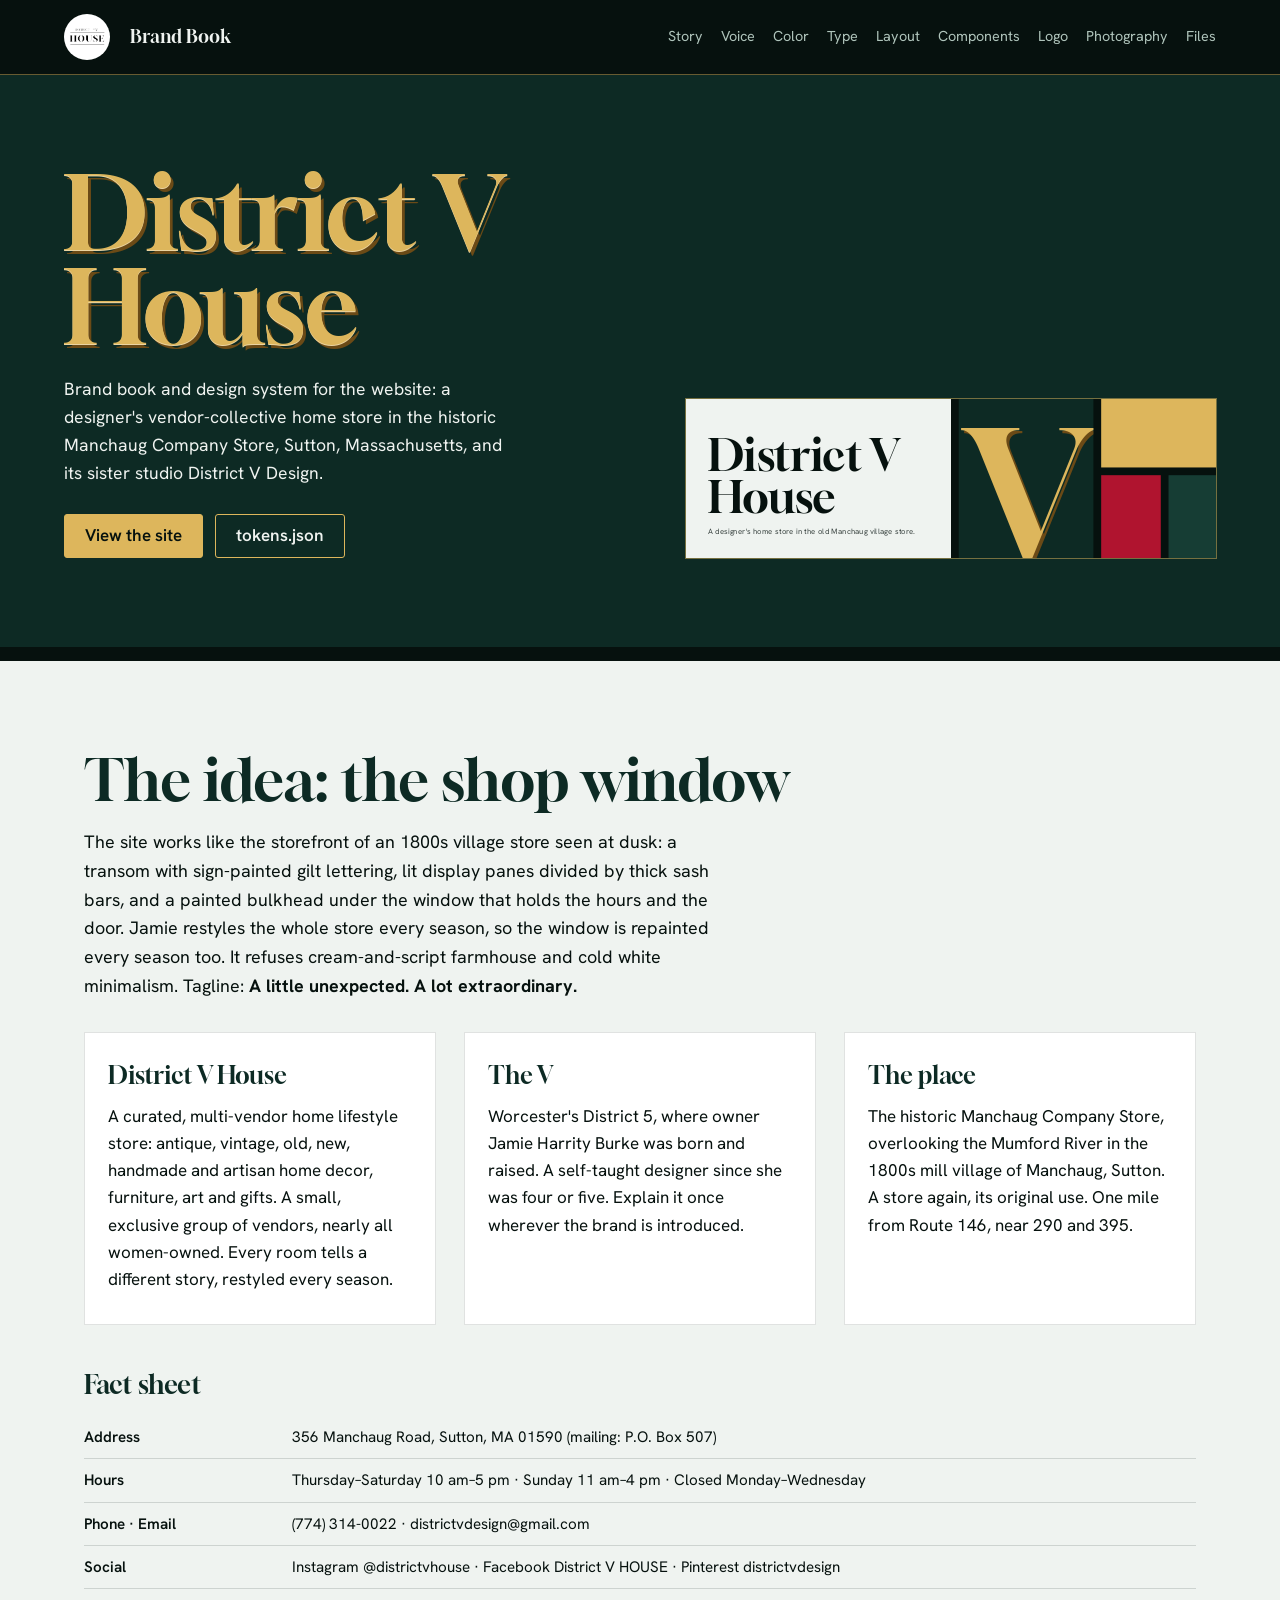
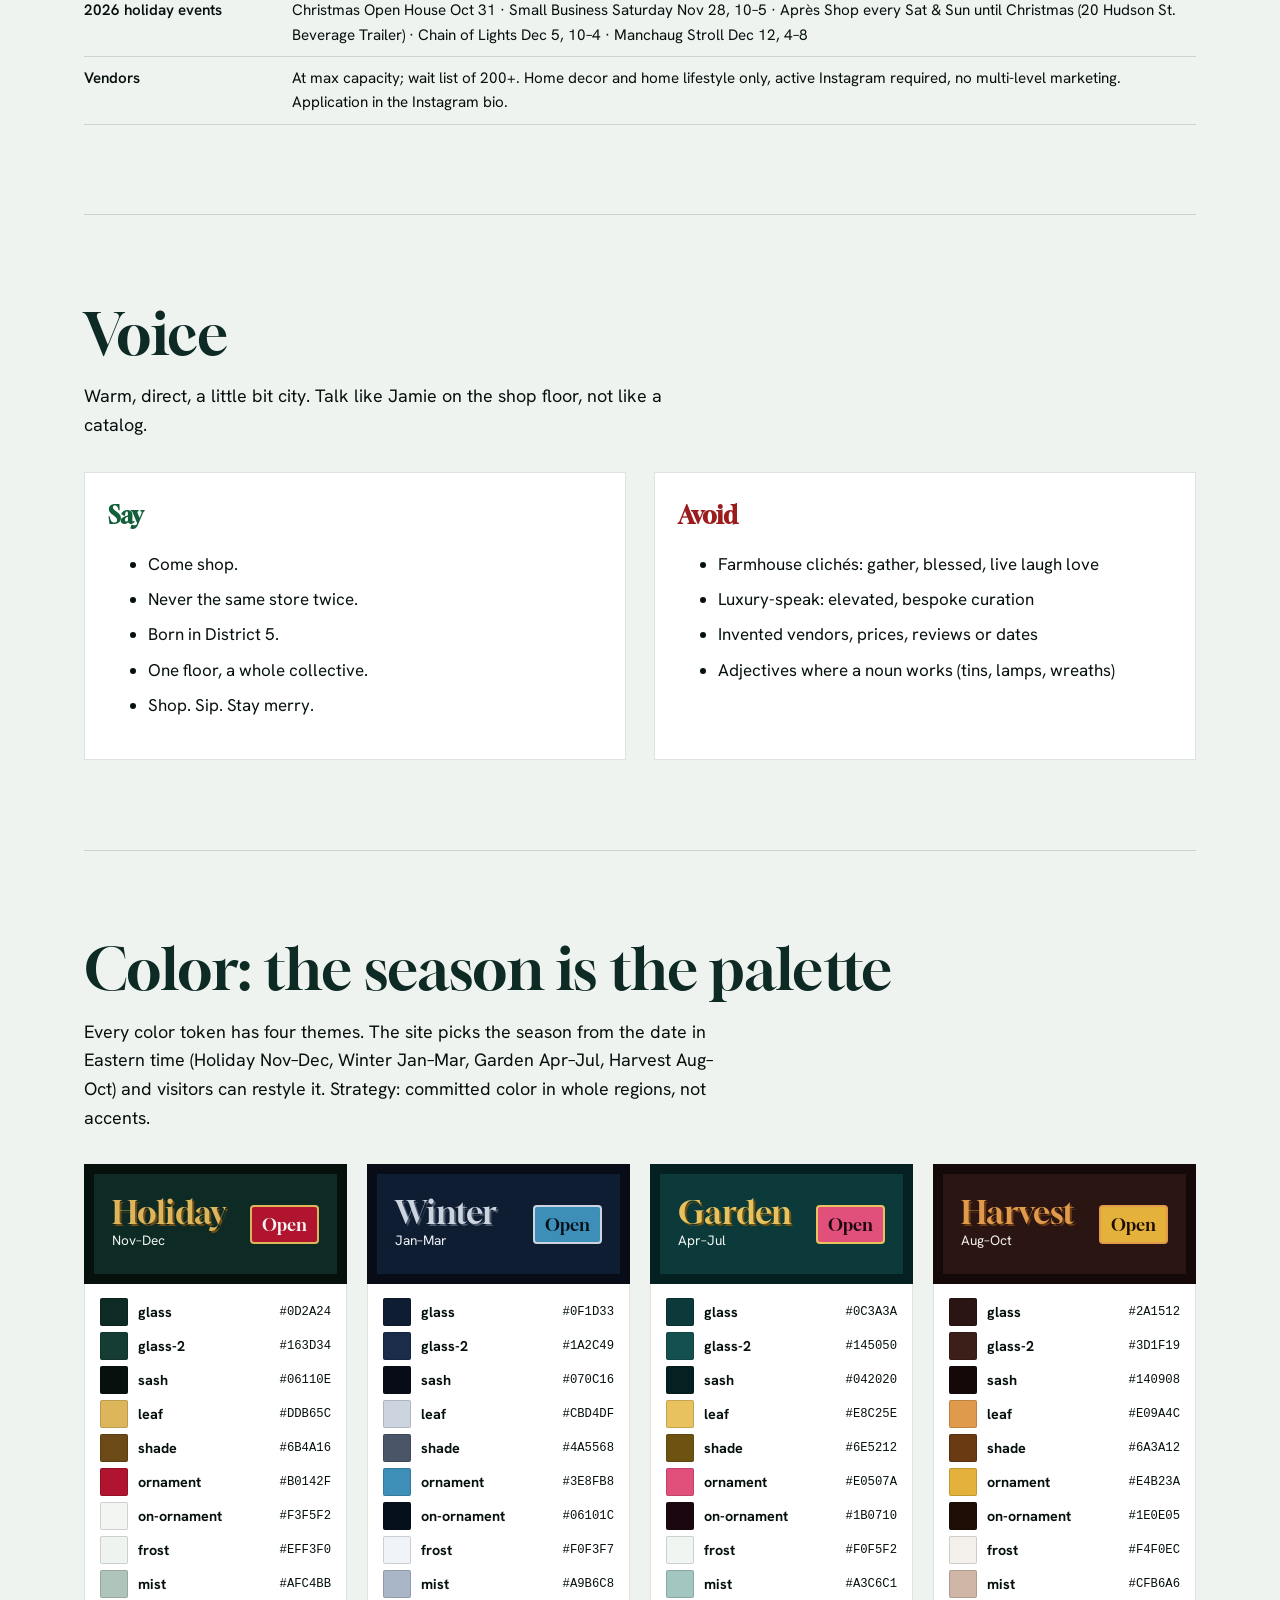
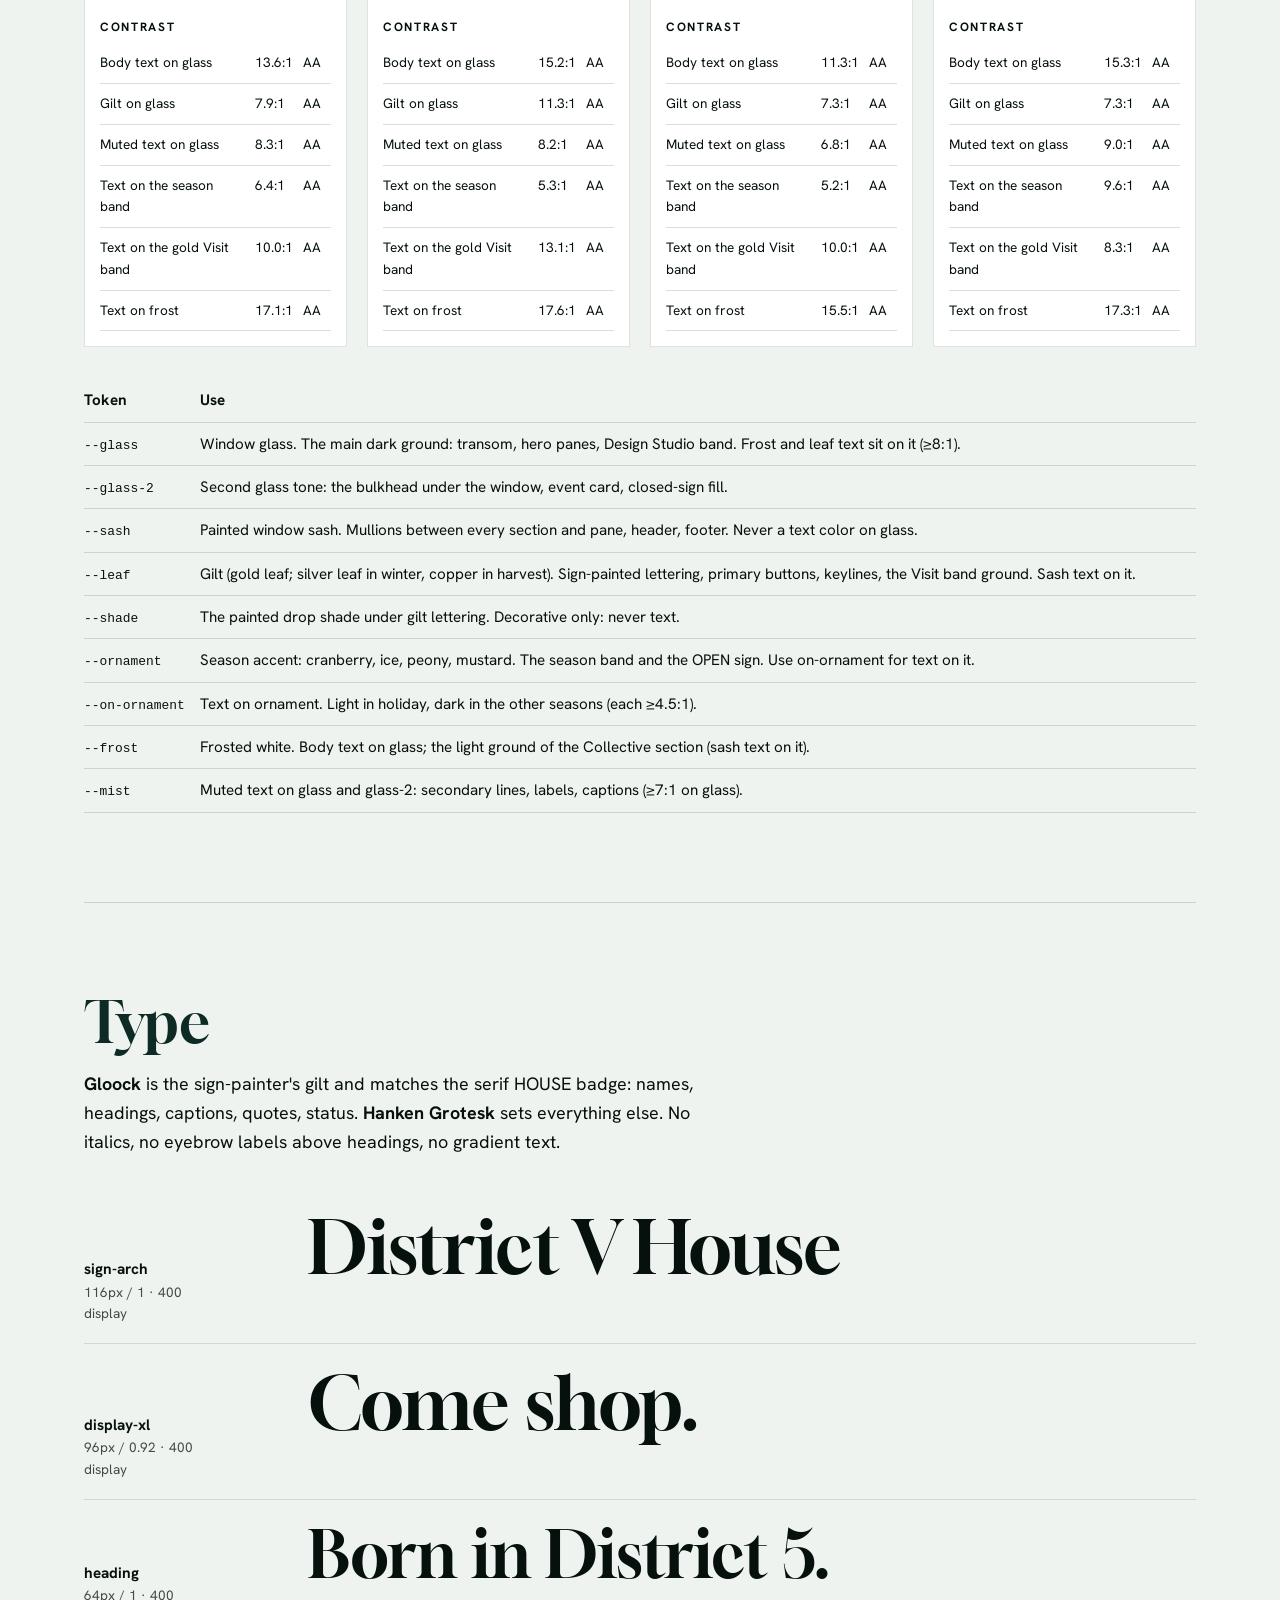
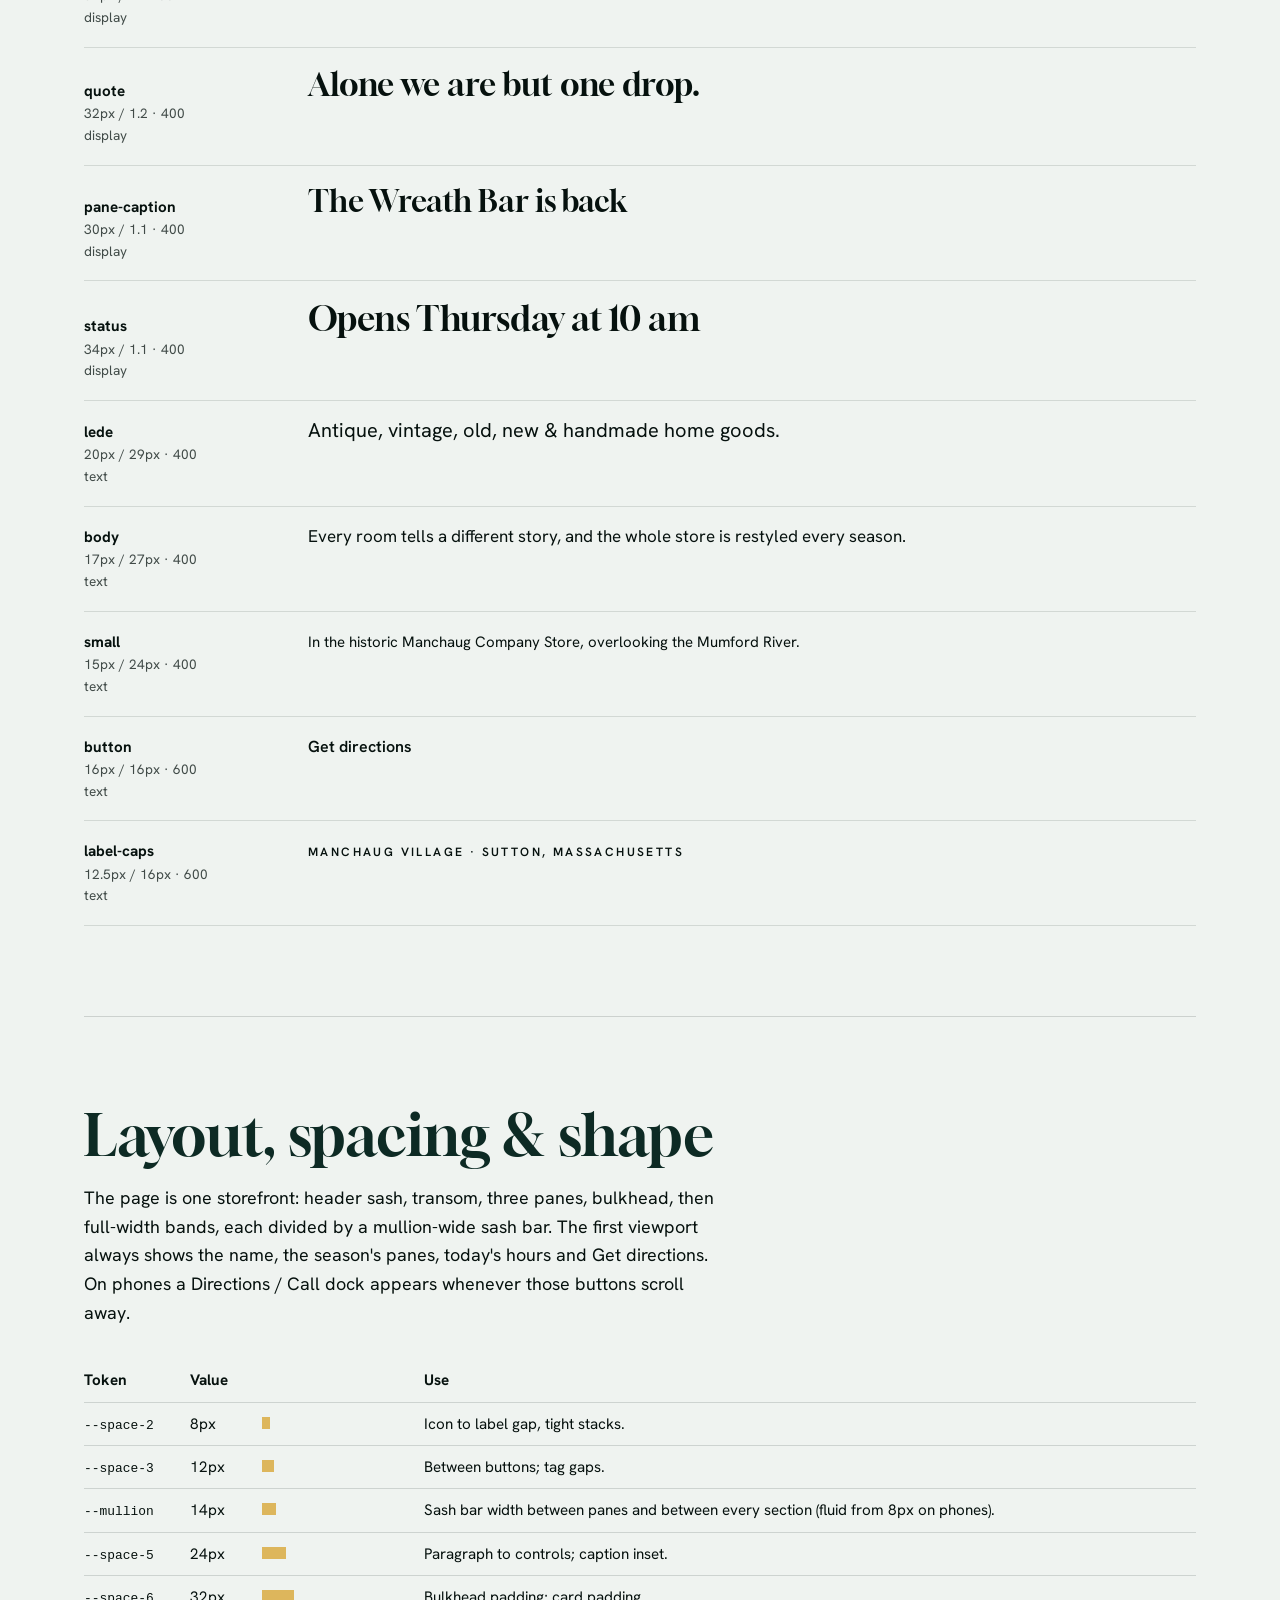
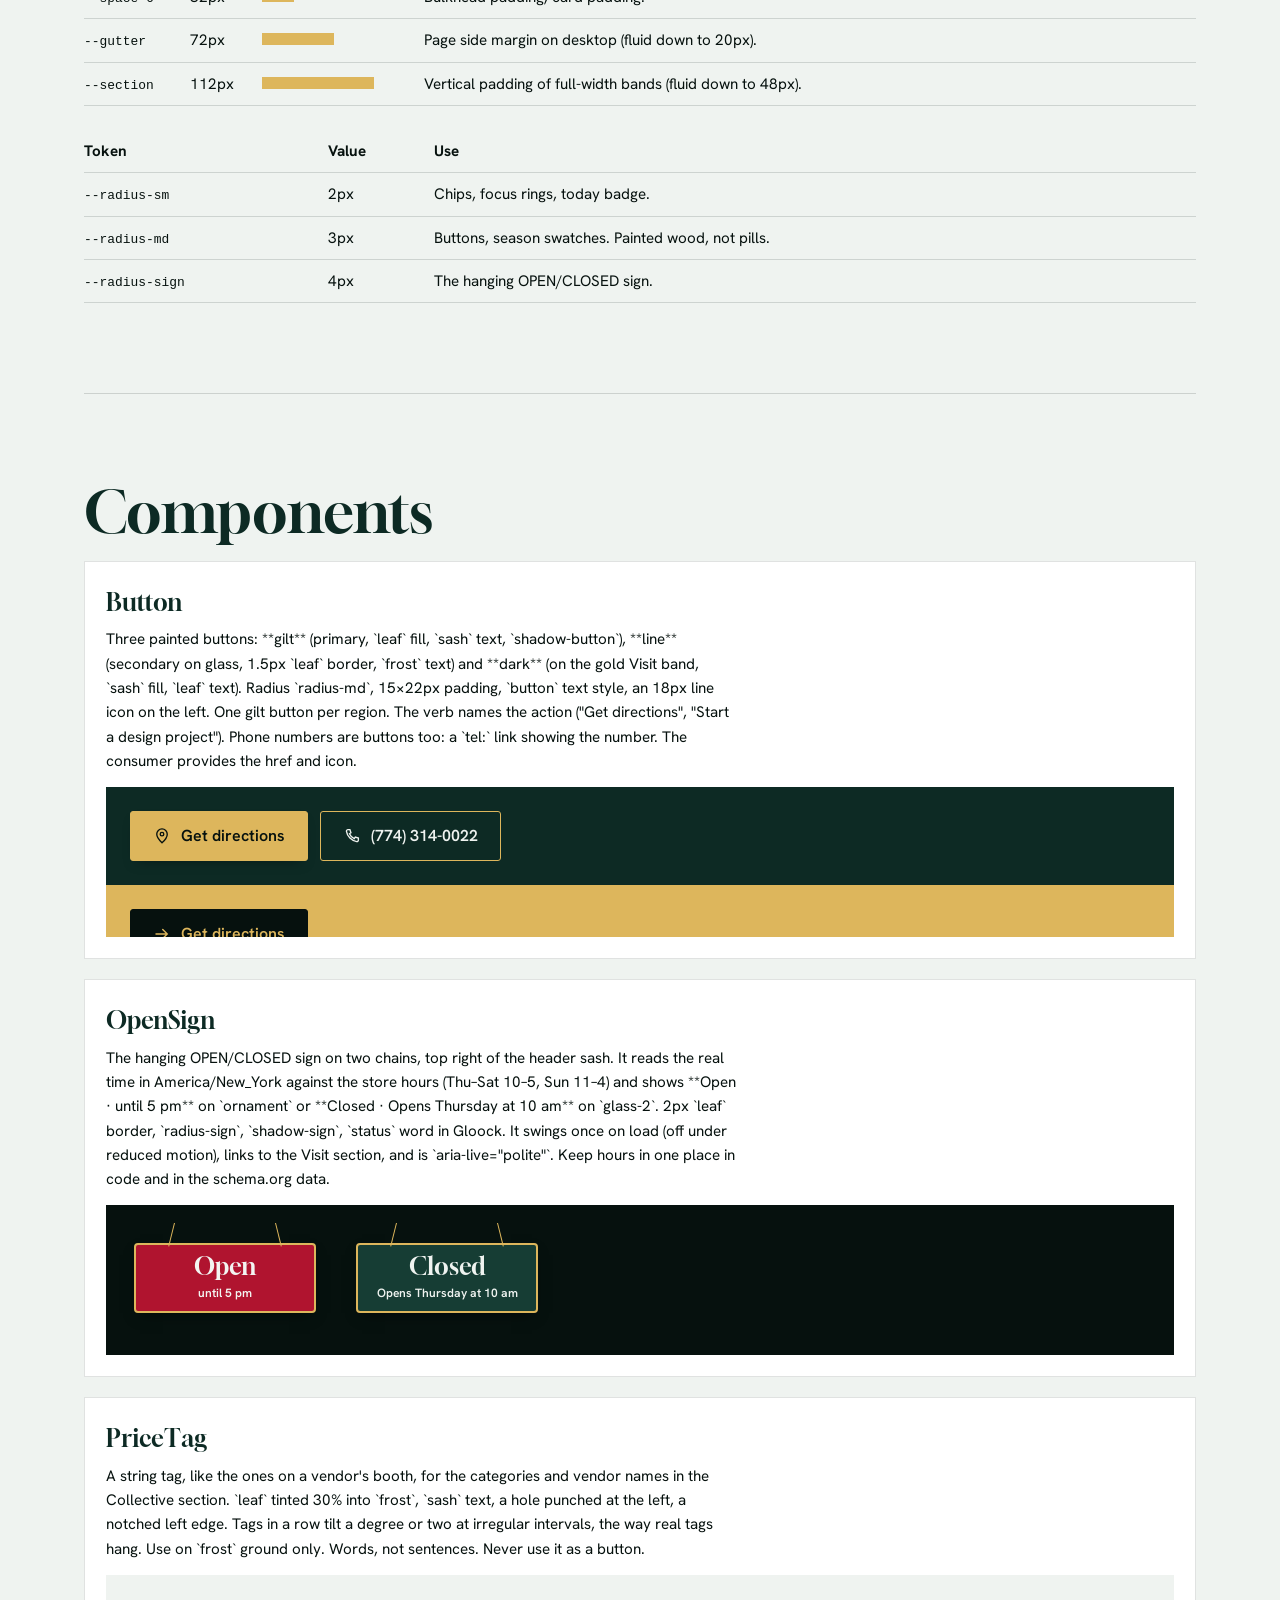
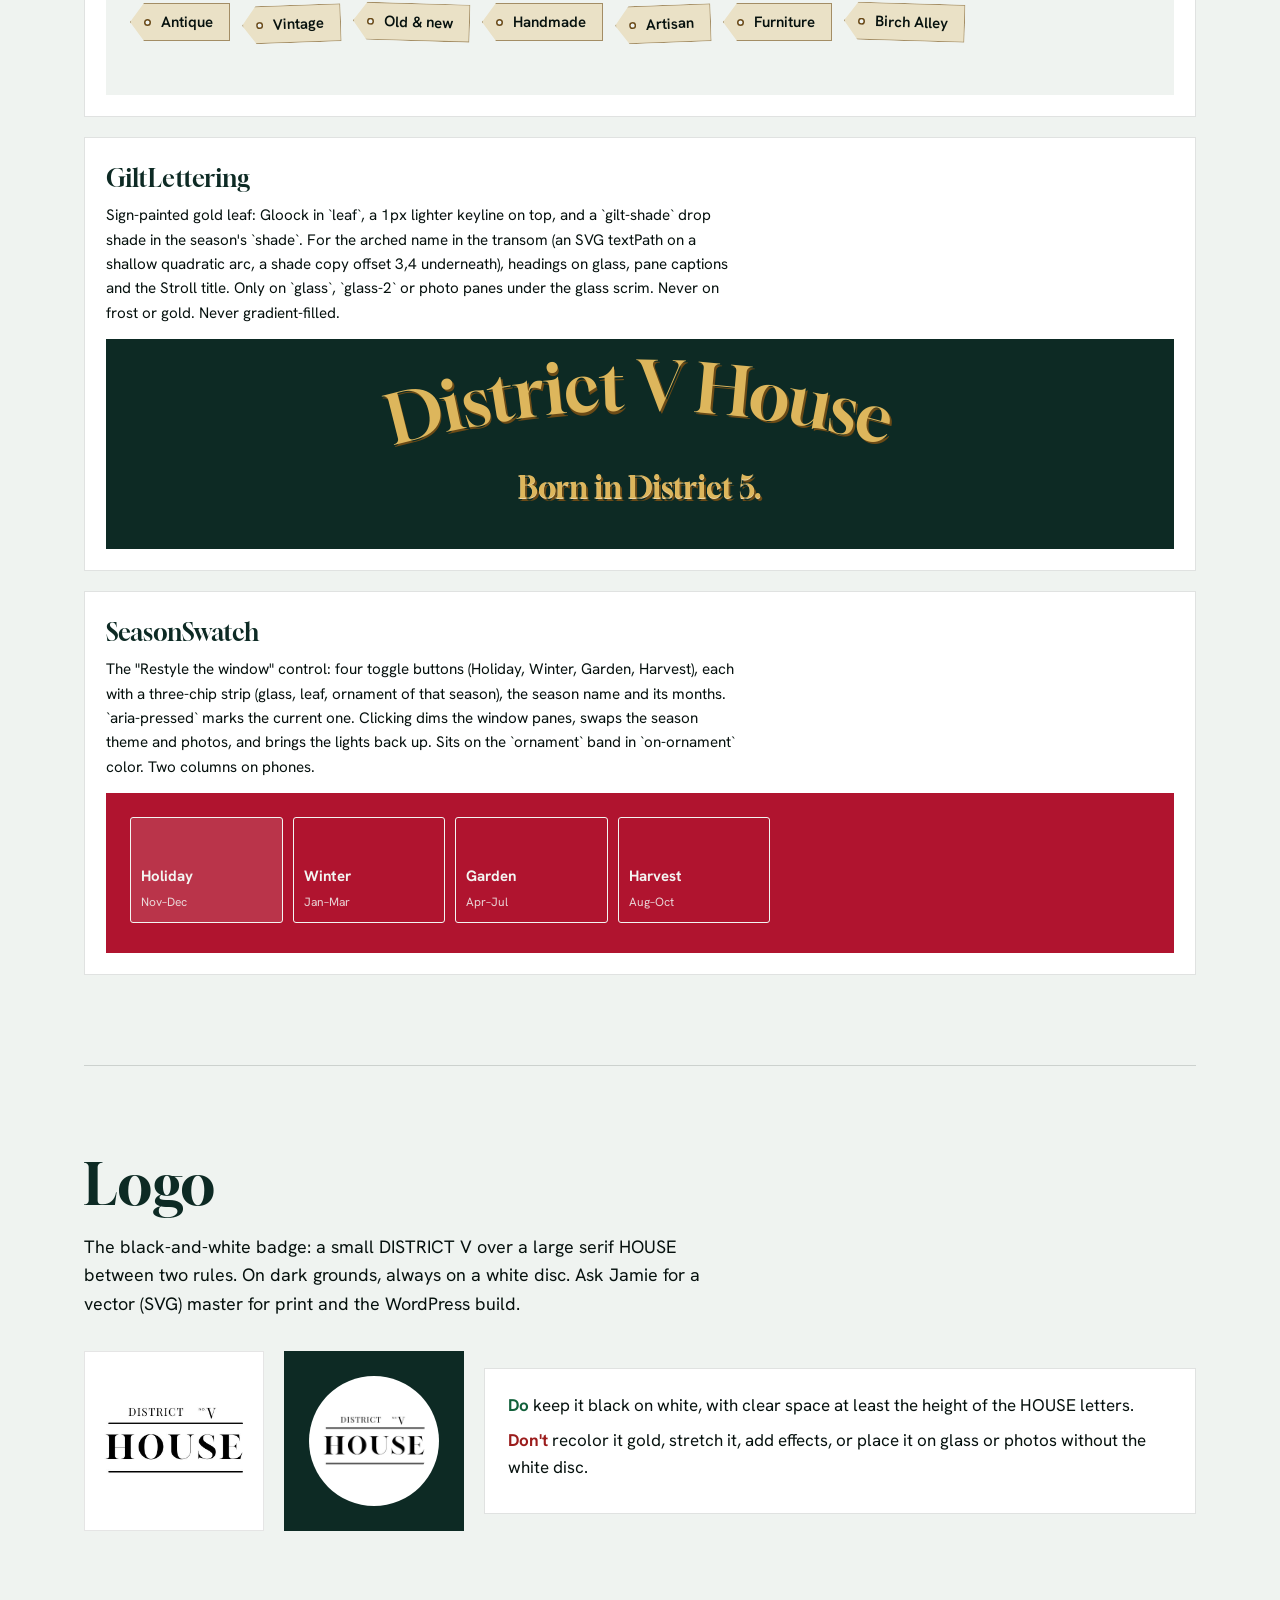
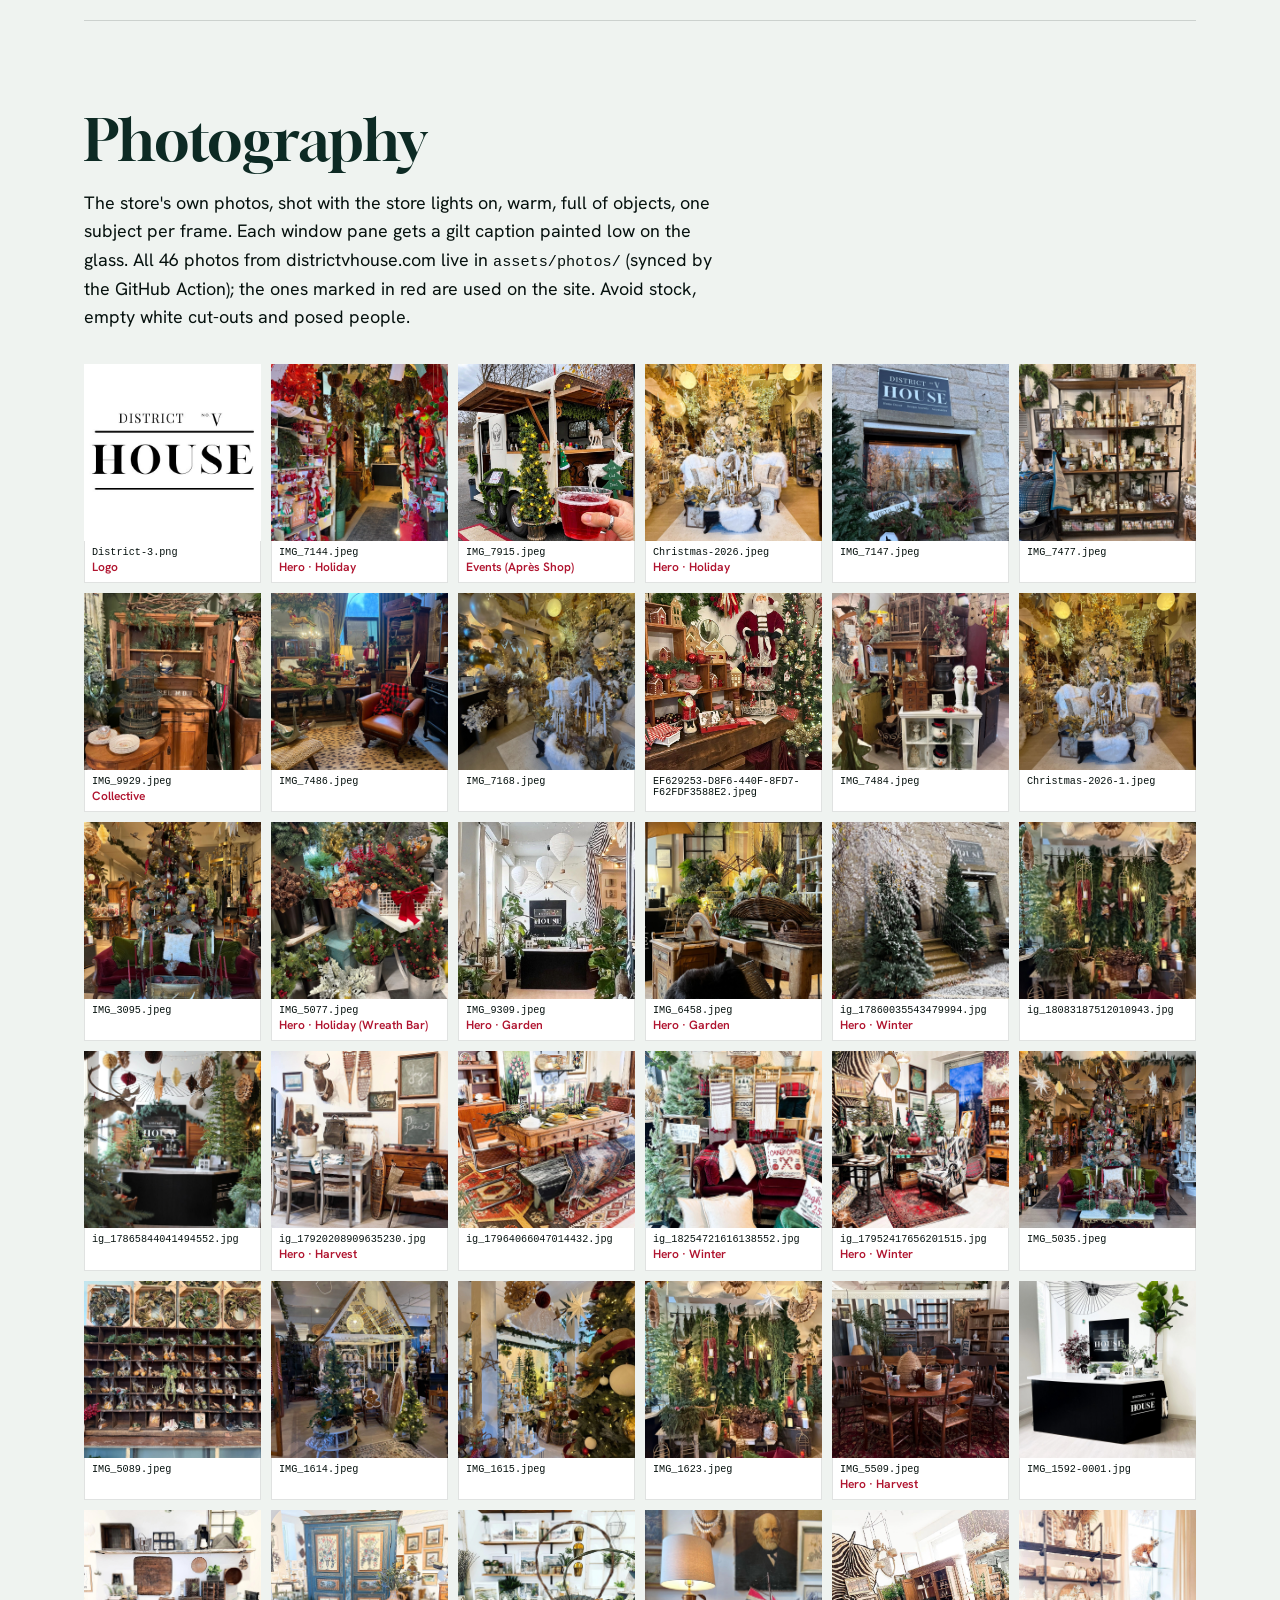
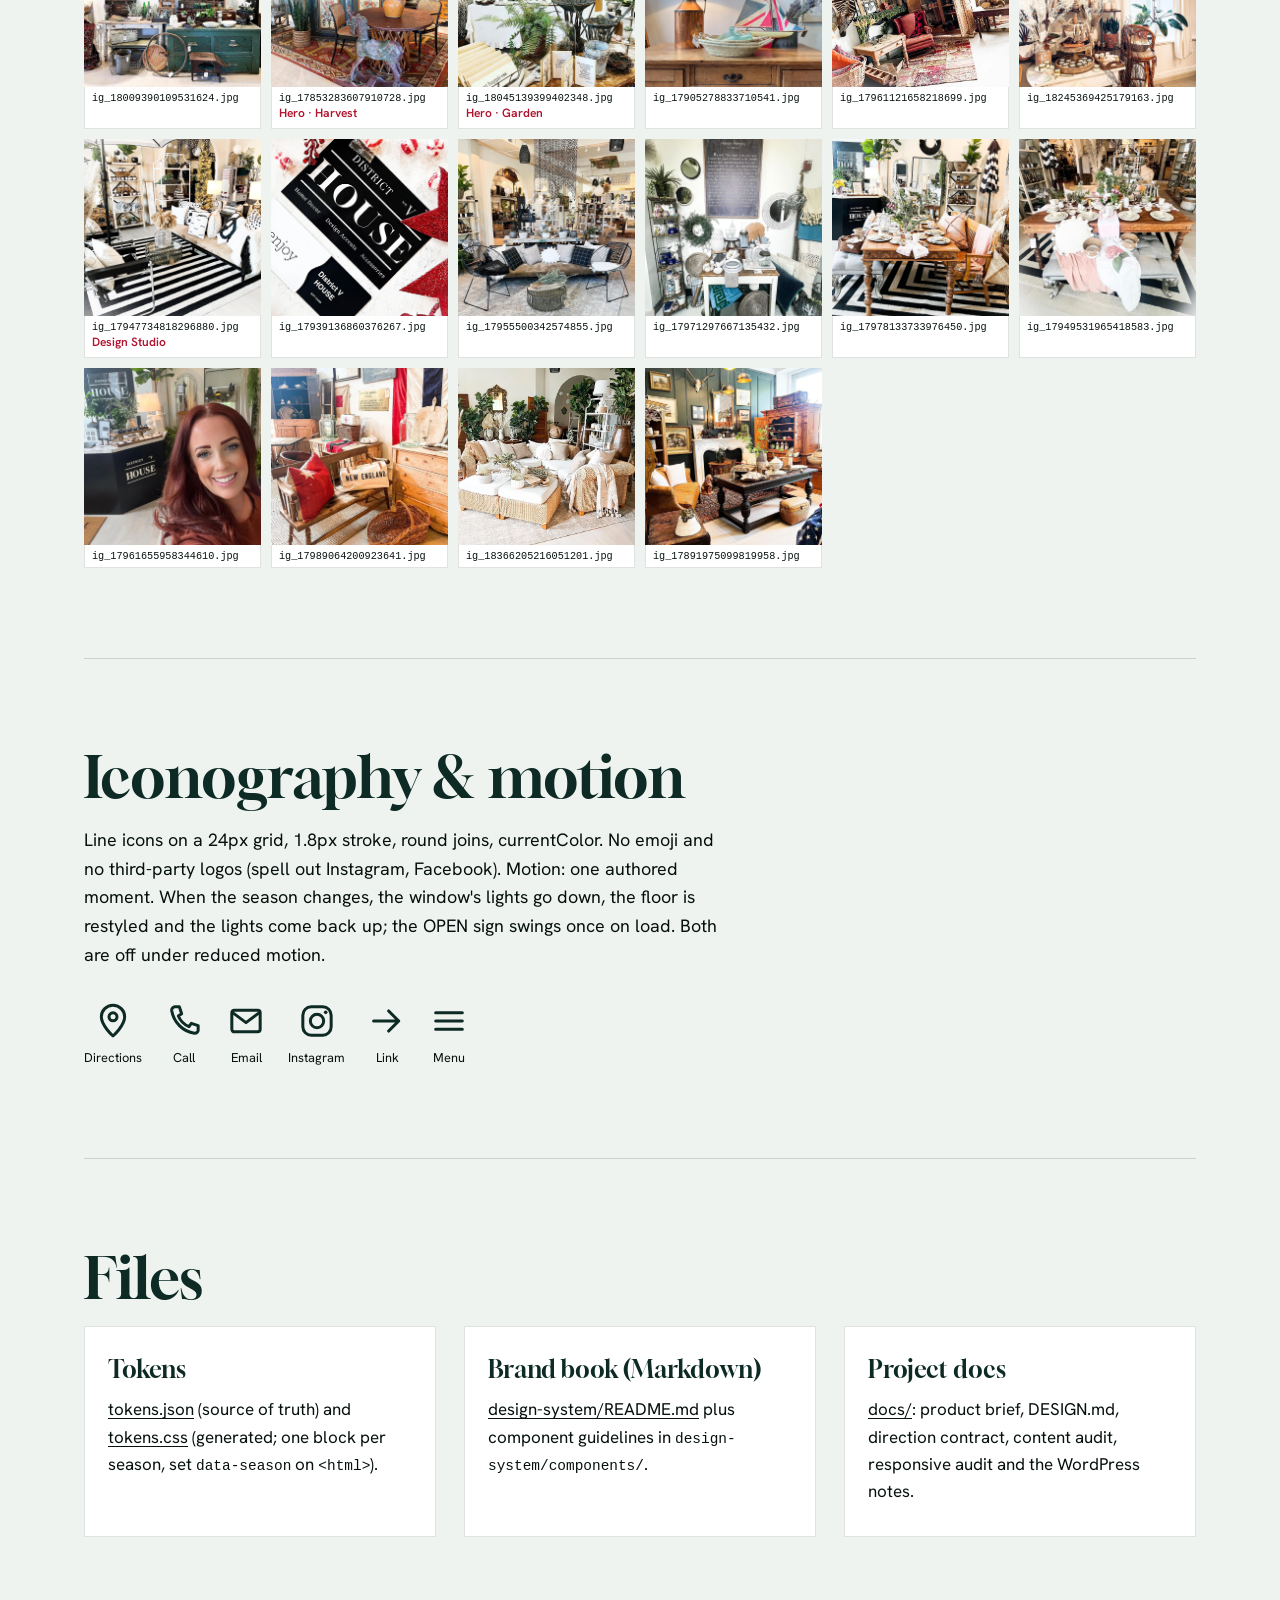
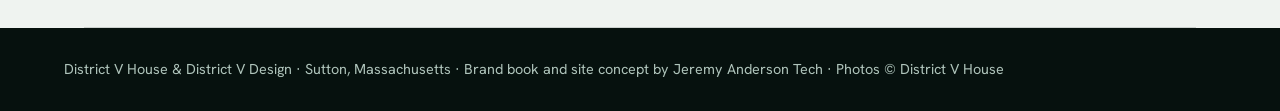
==== commit 18f54f32: "Brand book: scale the cover preview to fit its frame Co-Authored-By: Claude Opus 5.5 <noreply@anthro" ====
--- a/brand/index.html
+++ b/brand/index.html
@@ -27,8 +27,8 @@
 .cover .links{display:flex;gap:12px;flex-wrap:wrap;margin-top:26px}
 .btn{display:inline-flex;align-items:center;min-height:44px;padding:0 20px;border-radius:3px;border:1.5px solid var(--leaf);font-weight:600;text-decoration:none}
 .btn.gilt{background:var(--leaf);color:var(--sash)}.btn.line{color:var(--frost)}
-.cover-frame{width:100%;aspect-ratio:960/288;border:0;display:block;background:var(--frost)}
-.cover-wrap{overflow:hidden;box-shadow:inset 0 0 0 1px color-mix(in oklab,var(--leaf) 50%,transparent)}
+.cover-frame{width:960px;height:288px;border:0;display:block;background:var(--frost);transform-origin:0 0}
+.cover-wrap{overflow:hidden;aspect-ratio:960/288;box-shadow:0 0 0 1px color-mix(in oklab,var(--leaf) 50%,transparent)}
 main{max-width:1240px;margin:0 auto;padding:0 max(20px,5vw)}
 section{padding:clamp(48px,7vw,96px) 0;border-bottom:1px solid color-mix(in oklab,var(--sash) 15%,transparent)}
 section > h2{font-family:var(--font-display);font-weight:400;font-size:clamp(2.2rem,4.5vw,3.6rem);line-height:1;margin:0 0 20px;color:var(--glass)}
@@ -93,7 +93,7 @@
     <p>Brand book and design system for the website: a designer's vendor-collective home store in the historic Manchaug Company Store, Sutton, Massachusetts, and its sister studio District V Design.</p>
     <div class="links"><a class="btn gilt" href="../">View the site</a><a class="btn line" href="../design-system/tokens.json">tokens.json</a></div>
   </div>
-  <div class="cover-wrap"><iframe class="cover-frame" src="../design-system/cover/preview.html" title="Design system cover"></iframe></div>
+  <div class="cover-wrap"><iframe class="cover-frame" src="../design-system/cover/preview.html" title="Design system cover" scrolling="no" tabindex="-1"></iframe></div>
 </div>
 <main>
 <section id="story">
@@ -205,5 +205,9 @@
 </section>
 </main>
 <footer>District V House &amp; District V Design · Sutton, Massachusetts · Brand book and site concept by Jeremy Anderson Tech · Photos © District V House</footer>
+<script>
+{ const w = document.querySelector('.cover-wrap'), f = w.querySelector('iframe');
+  new ResizeObserver(() => { f.style.transform = `scale(${w.clientWidth / 960})`; }).observe(w); }
+</script>
 </body>
 </html>
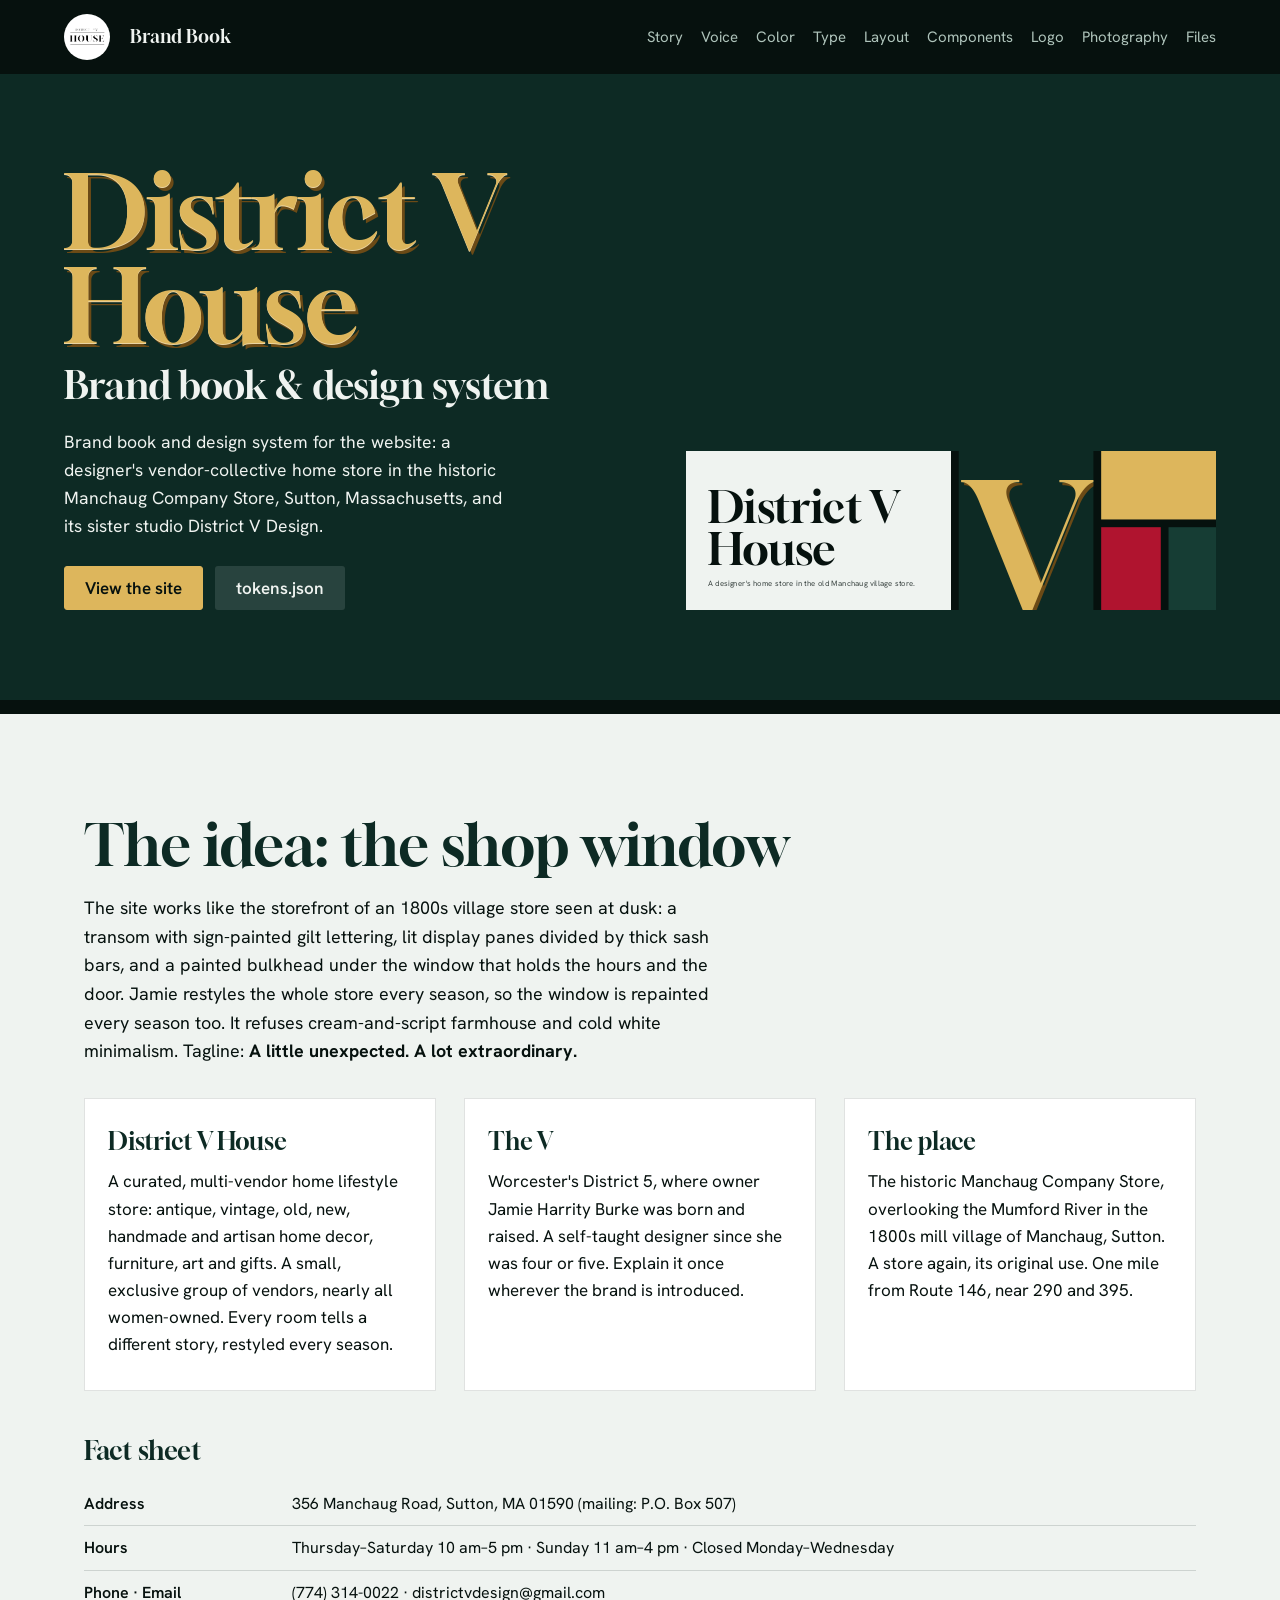
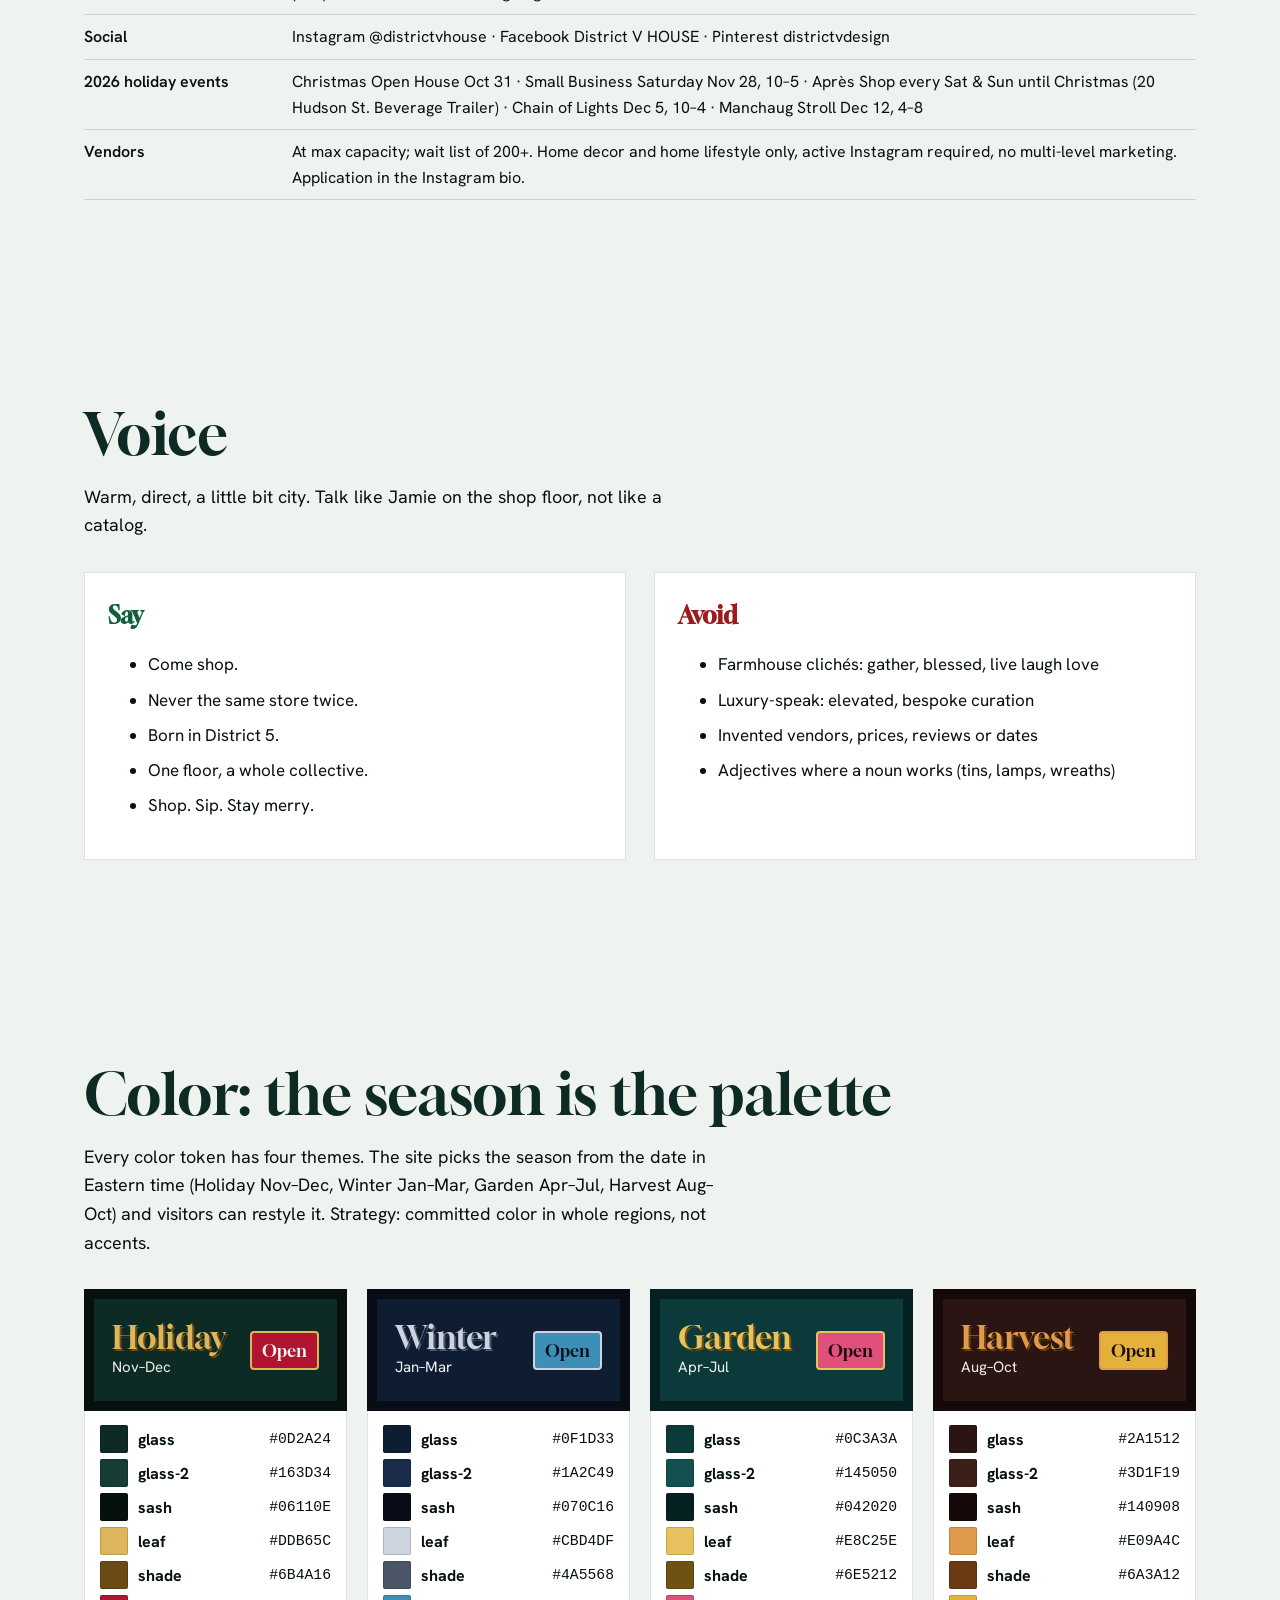
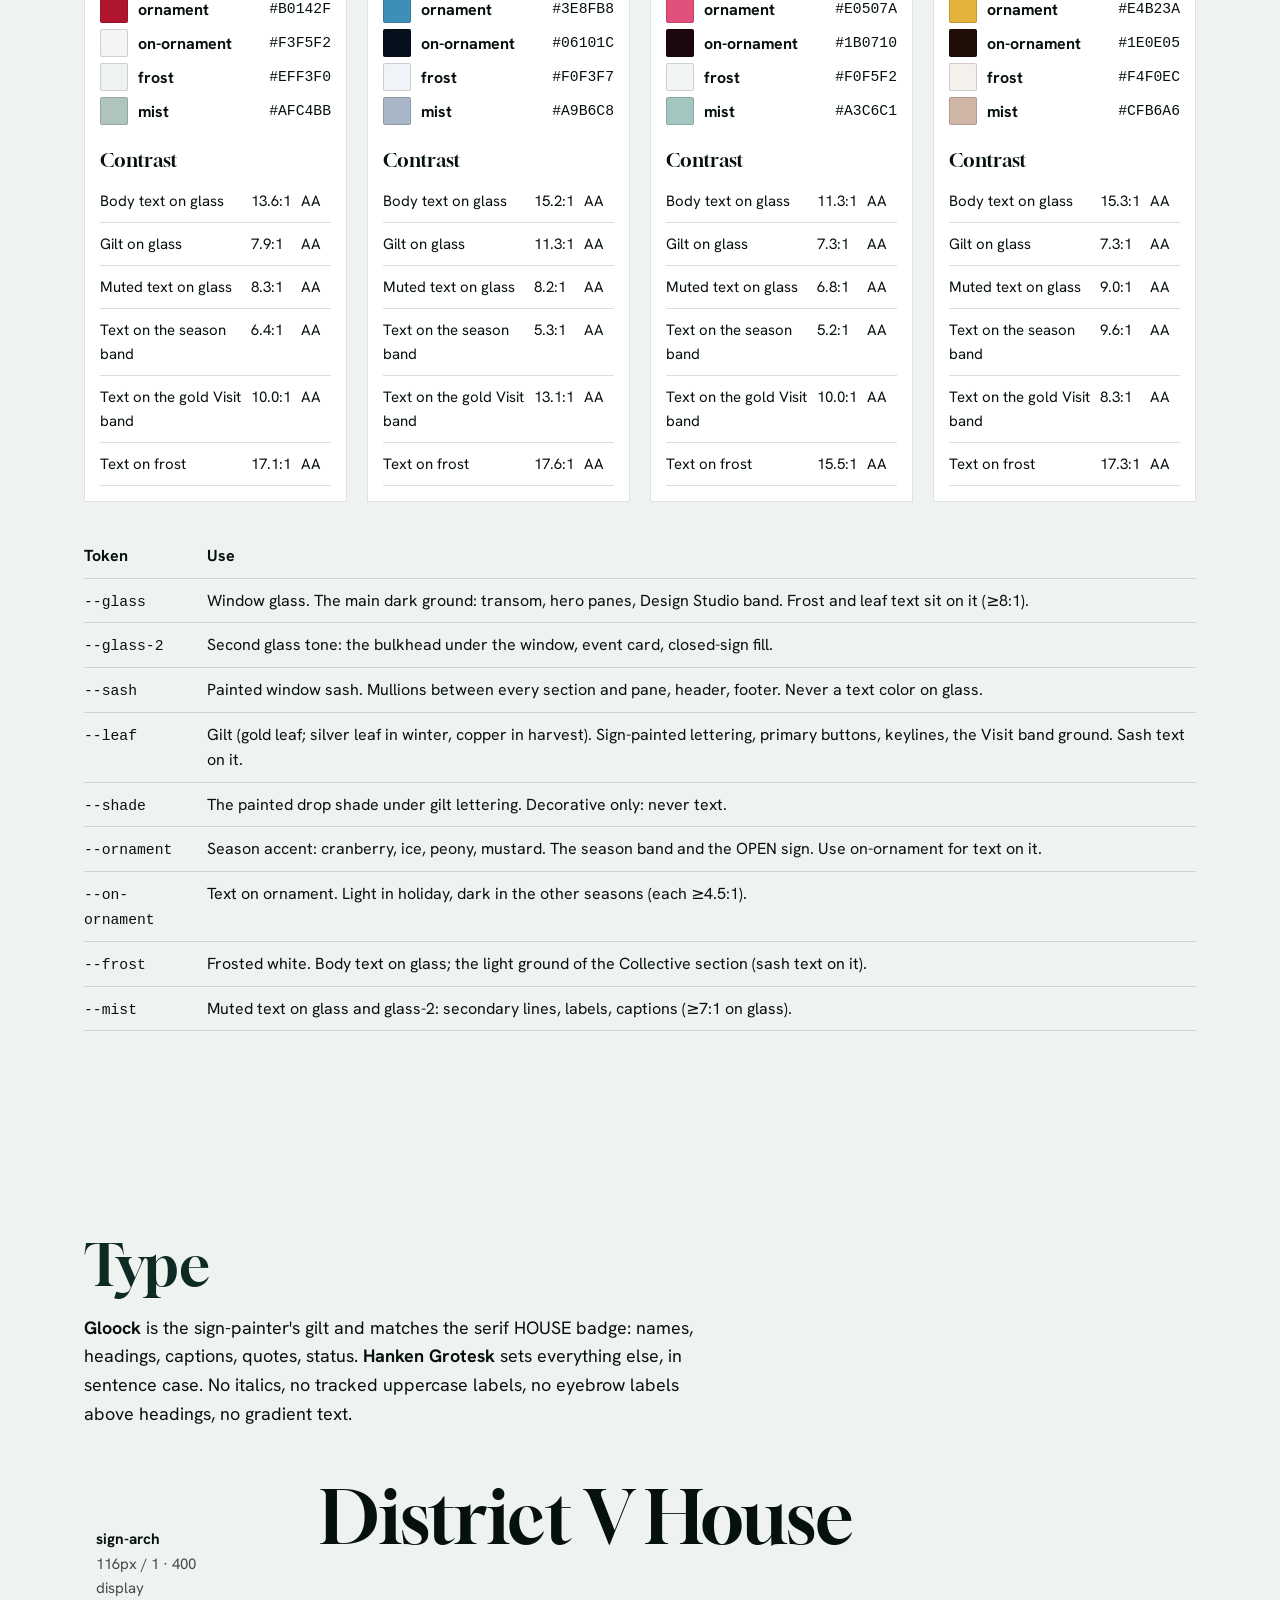
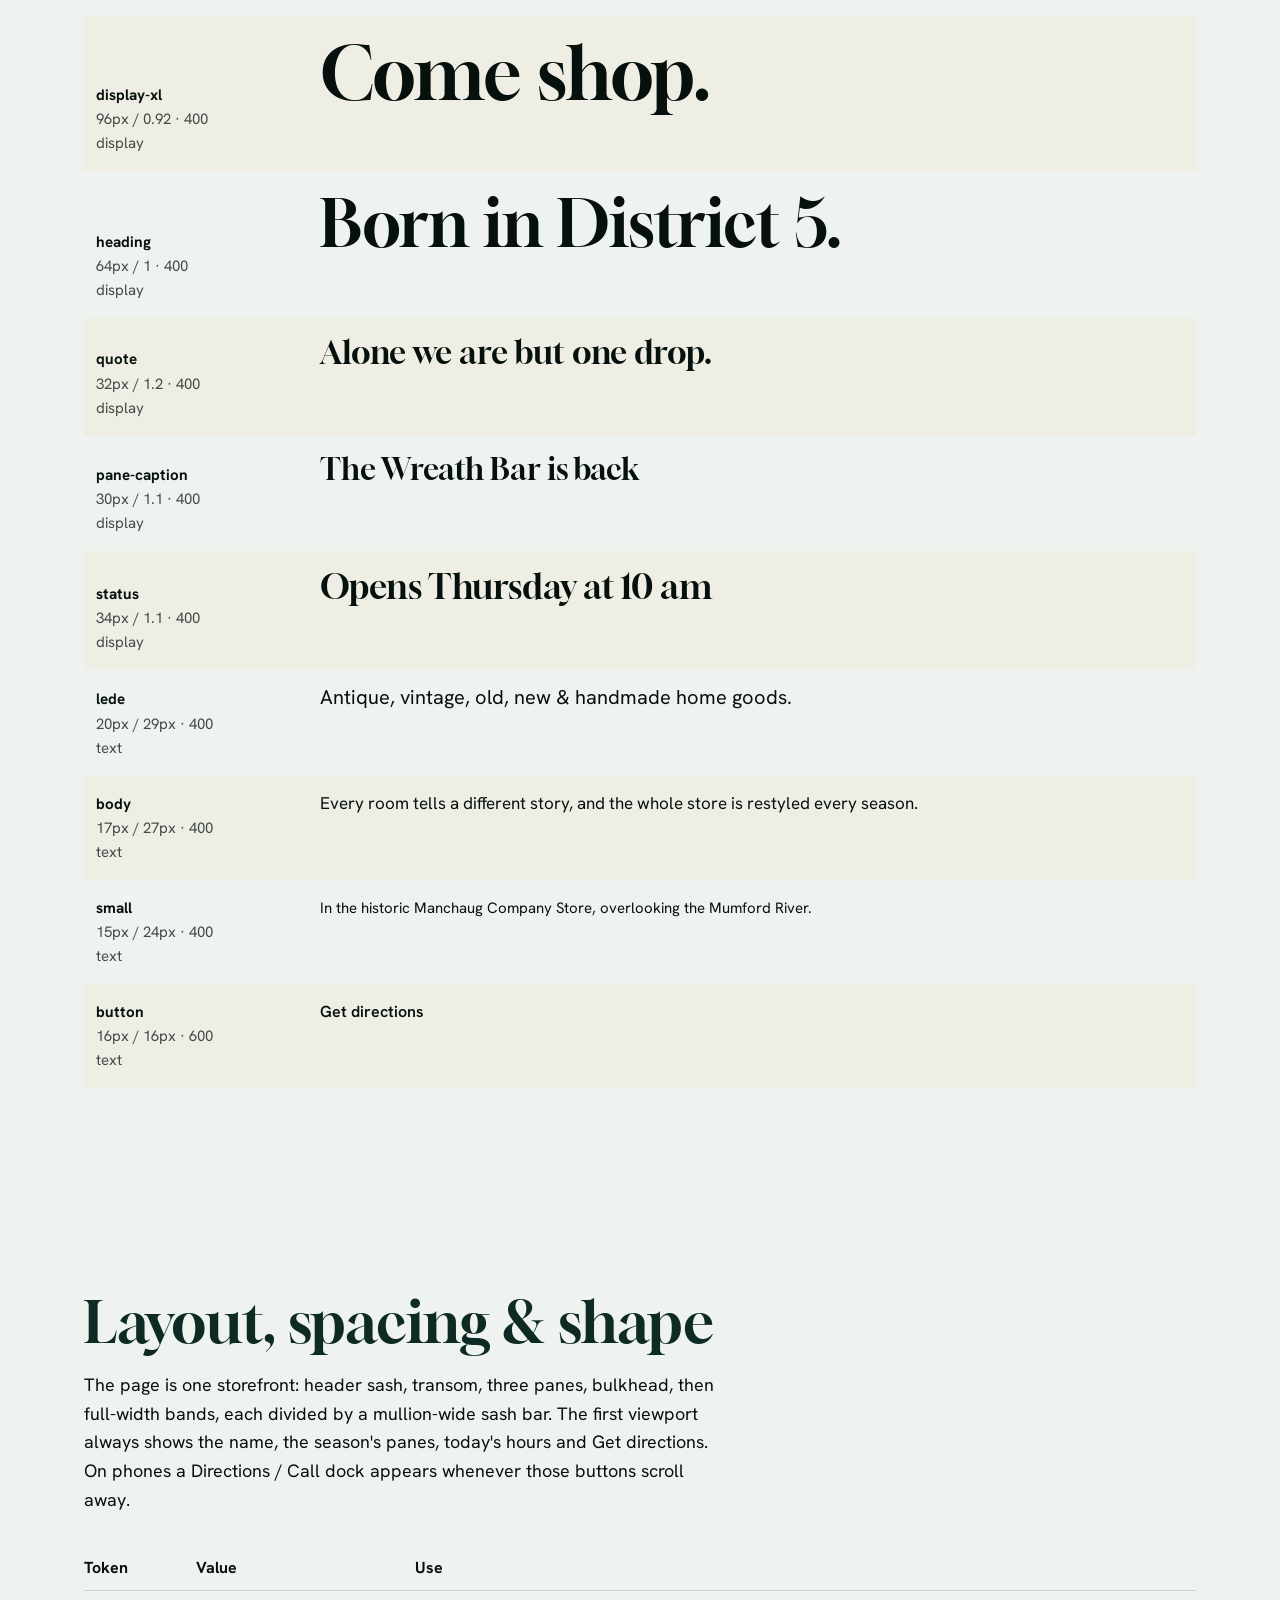
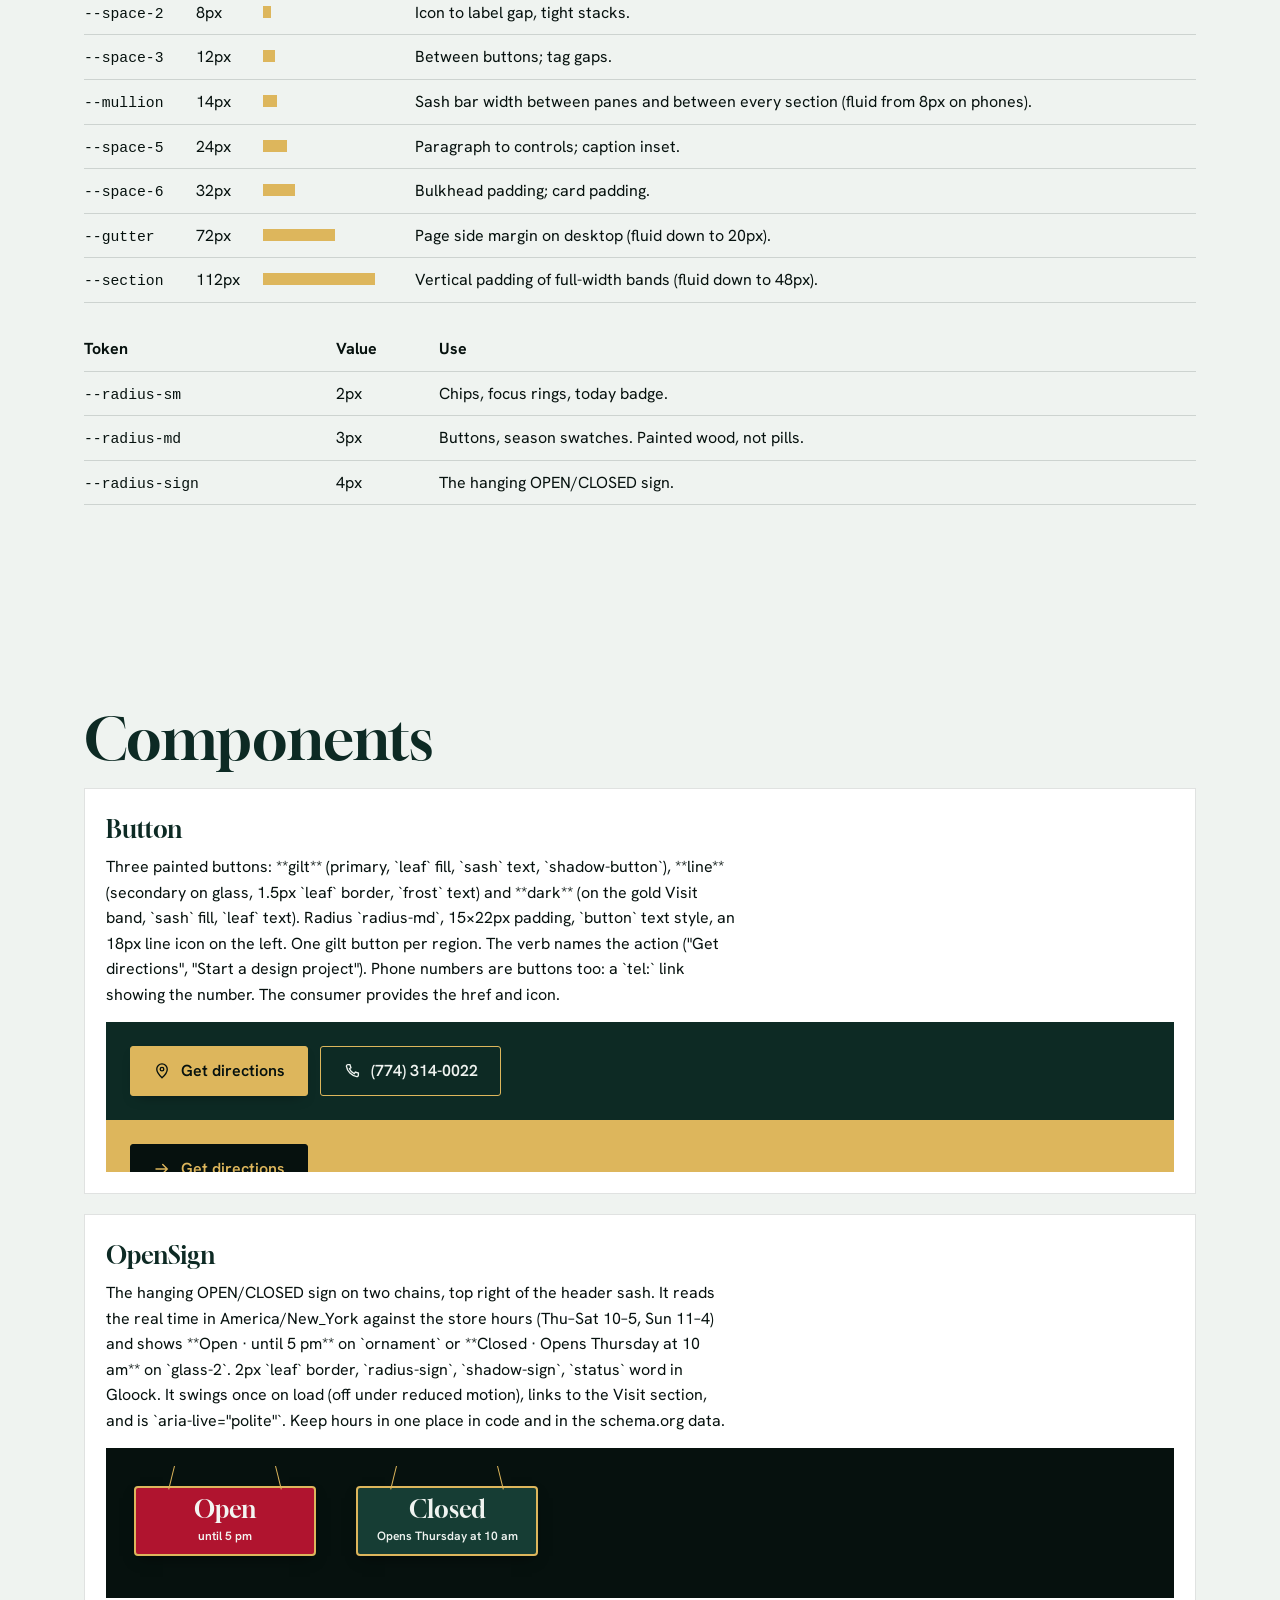
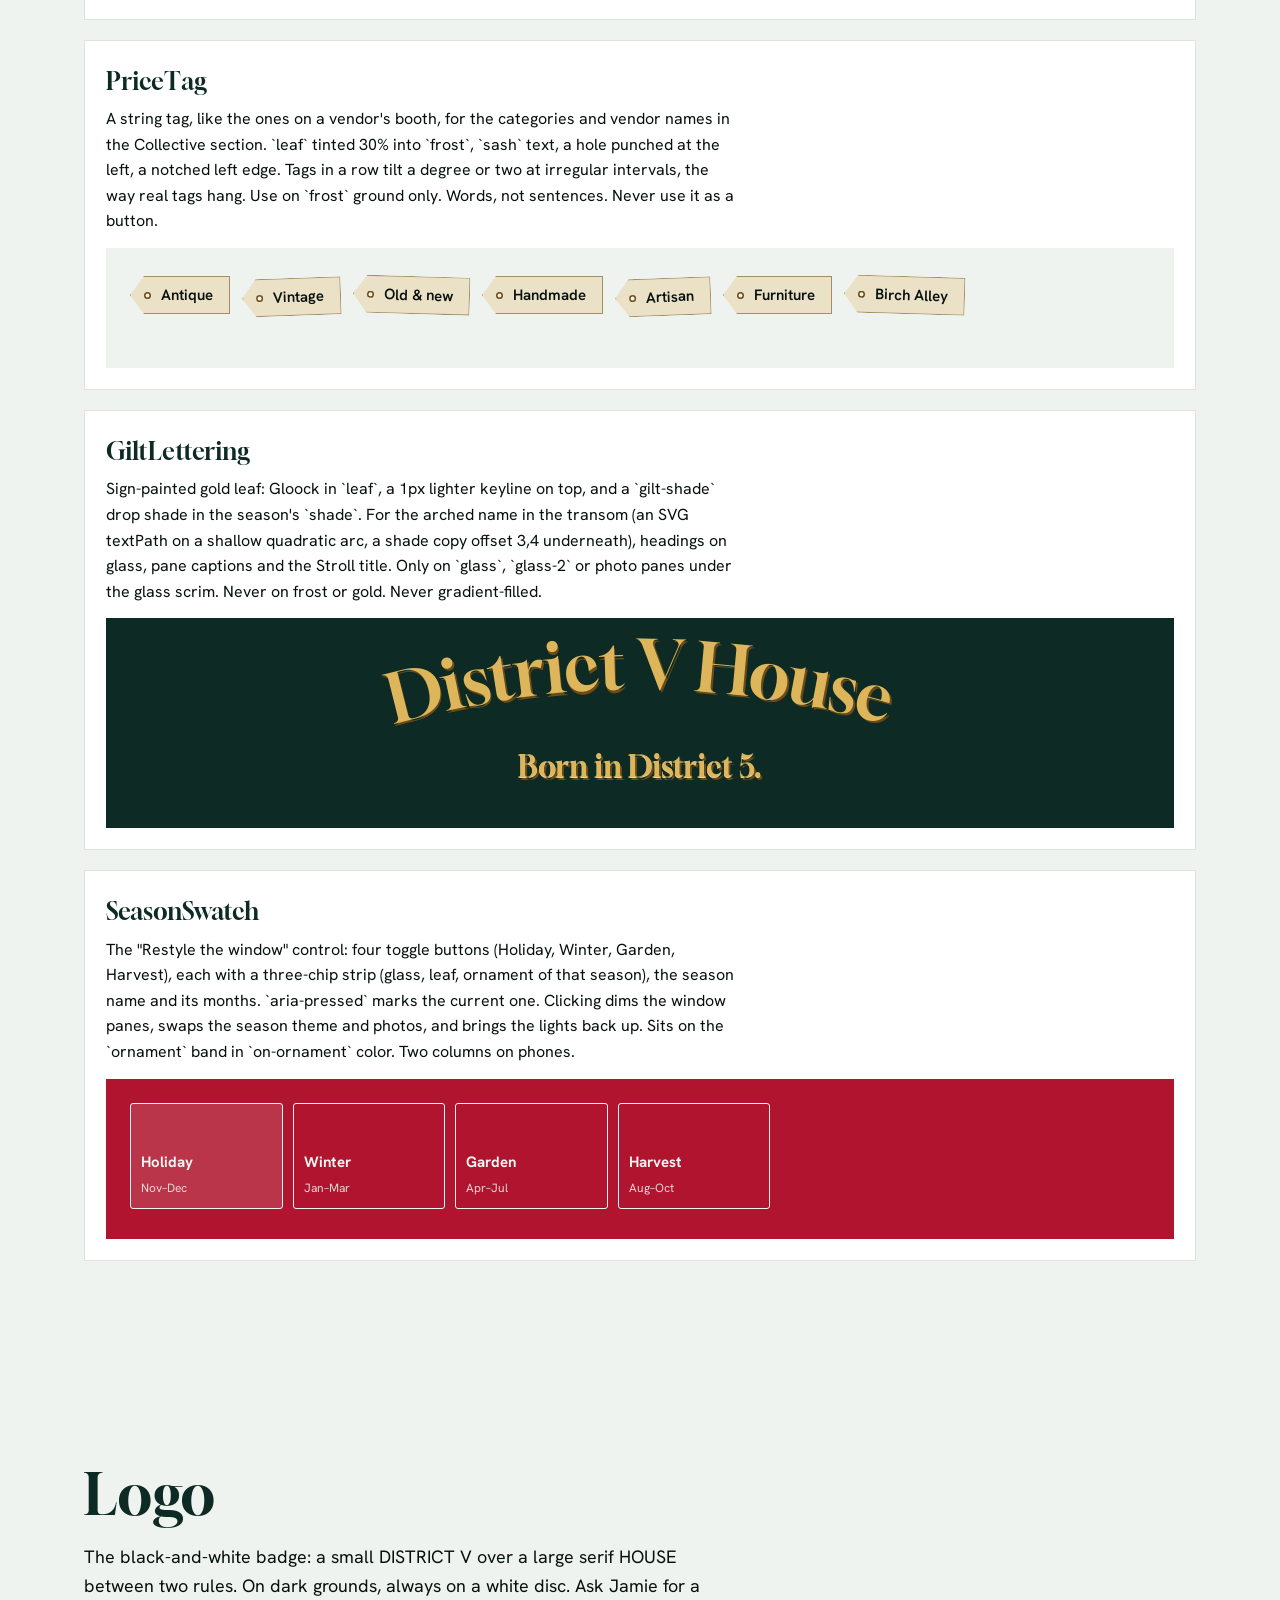
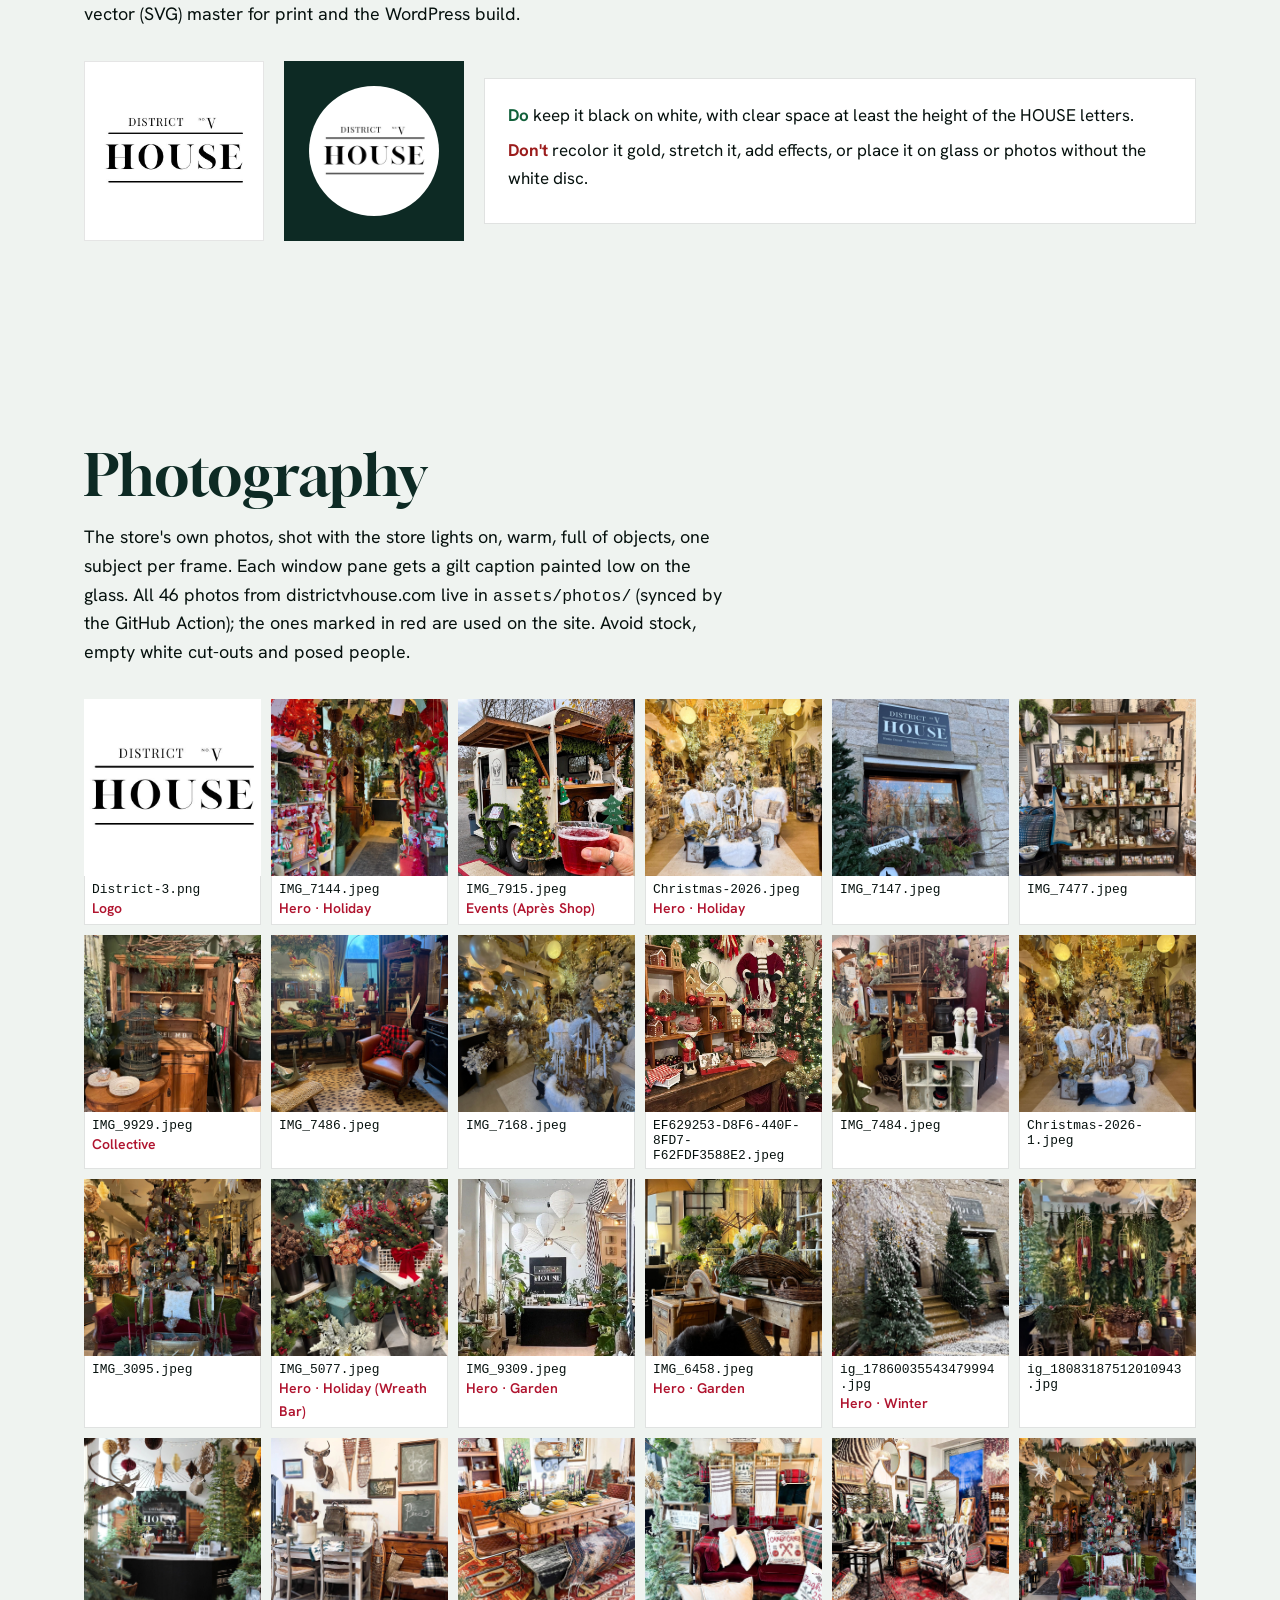
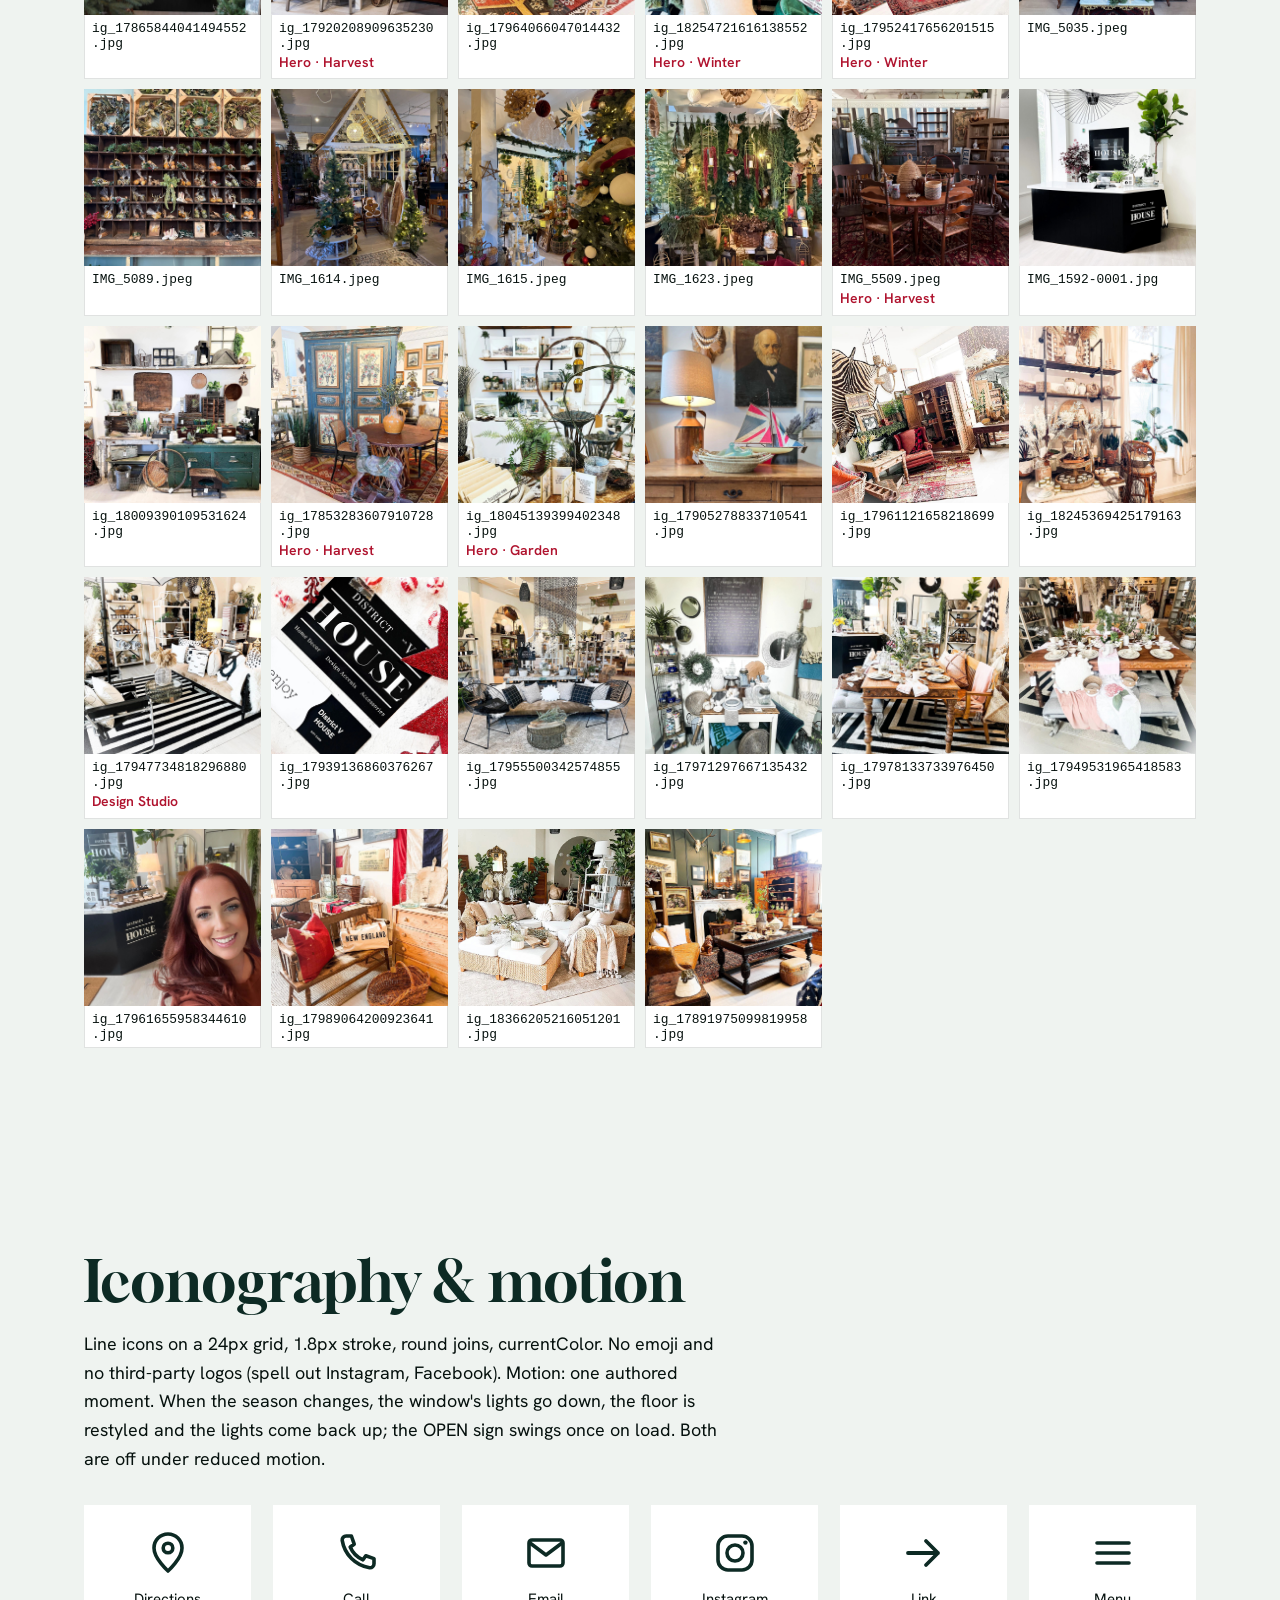
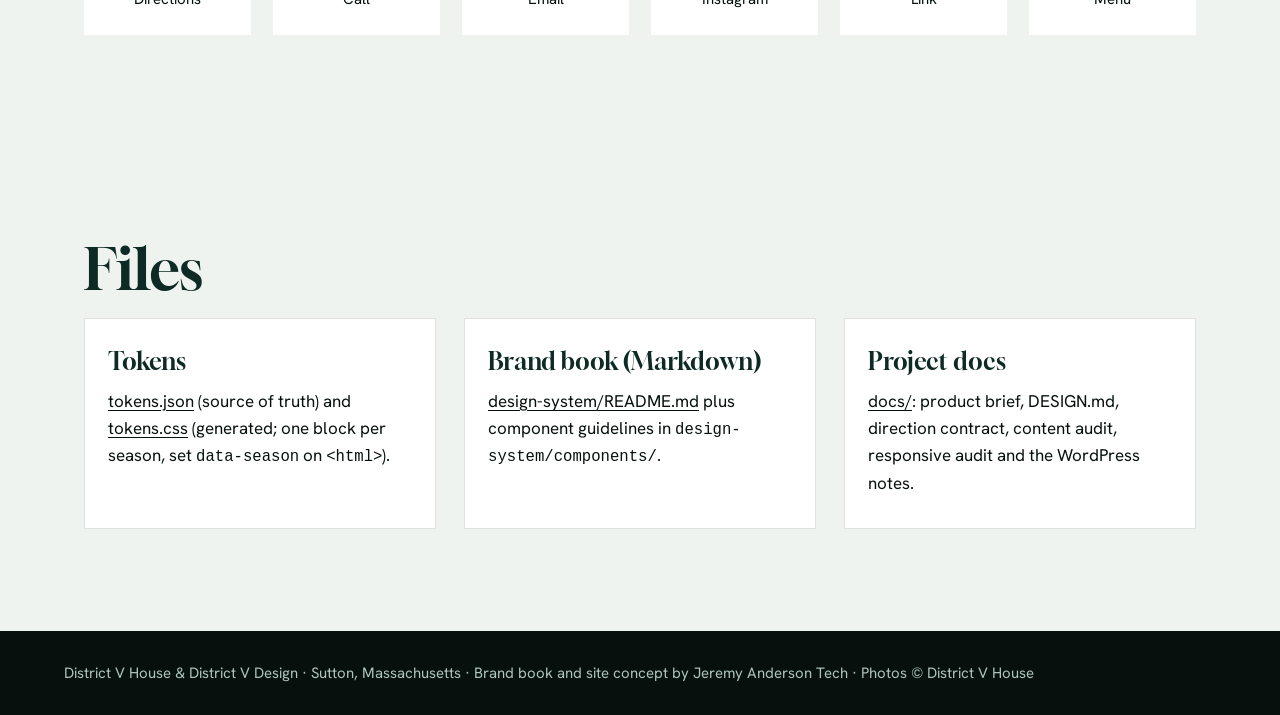
==== commit 21b9cf68: "Design taste and WCAG 2.2 AA audit fixes Taste (tasteskill v2): visible h1 for the arched name; desc" ====
--- a/brand/index.html
+++ b/brand/index.html
@@ -5,39 +5,40 @@
 <meta name="viewport" content="width=device-width, initial-scale=1">
 <meta name="robots" content="noindex">
 <title>District V House · Brand Book &amp; Design System</title>
-<link rel="preconnect" href="https://fonts.googleapis.com"><link rel="preconnect" href="https://fonts.gstatic.com" crossorigin>
-<link href="https://fonts.googleapis.com/css2?family=Gloock&family=Hanken+Grotesk:wght@400;500;600;700&display=swap" rel="stylesheet">
+<link rel="stylesheet" href="../assets/fonts/fonts.css">
 <link rel="stylesheet" href="../design-system/tokens.css">
 <style>
 *{box-sizing:border-box}
 body{margin:0;background:var(--frost);color:var(--sash);font:17px/1.6 var(--font-text);-webkit-font-smoothing:antialiased}
 ::selection{background:var(--leaf);color:var(--sash)}
 a{color:inherit;text-underline-offset:.2em}
-:focus-visible{outline:2px solid var(--leaf);outline-offset:3px}
-code{font:.85em ui-monospace,SFMono-Regular,Menlo,monospace}
-.top{background:var(--sash);color:var(--frost);display:flex;gap:20px;align-items:center;padding:14px max(20px,5vw);border-bottom:1px solid color-mix(in oklab,var(--leaf) 45%,transparent);position:sticky;top:0;z-index:5}
+:focus-visible{outline:3px solid var(--sash);outline-offset:2px;box-shadow:0 0 0 2px var(--leaf)}
+.sr-only{position:absolute;width:1px;height:1px;overflow:hidden;clip:rect(0 0 0 0);white-space:nowrap}
+code{font:.92em ui-monospace,SFMono-Regular,Menlo,monospace}
+.top{background:var(--sash);color:var(--frost);display:flex;gap:20px;align-items:center;padding:14px max(20px,5vw);position:sticky;top:0;z-index:5}
 .top img{width:46px;height:46px;border-radius:50%;background:#fff;padding:4px;object-fit:contain}
 .top b{font-family:var(--font-display);font-weight:400;font-size:1.15rem}
 .top nav{margin-left:auto;display:flex;gap:6px 18px;flex-wrap:wrap;justify-content:flex-end}
-.top nav a{text-decoration:none;font-size:.9rem;color:var(--mist);padding:10px 0}
+.top nav a{text-decoration:none;font-size:.9375rem;color:var(--mist);padding:10px 0}
 .top nav a:hover{color:var(--leaf)}
 .cover{background:var(--glass);border-bottom:14px solid var(--sash);padding:clamp(40px,7vw,96px) max(20px,5vw);display:grid;grid-template-columns:minmax(0,1.1fr) minmax(0,1fr);gap:40px;align-items:end}
 .cover h1{margin:0;font-family:var(--font-display);font-weight:400;font-size:clamp(3rem,8vw,6.5rem);line-height:.92;color:var(--leaf);text-shadow:0 1px 0 color-mix(in oklab,var(--leaf) 60%,white),3px 4px 0 var(--shade)}
+.cover .h1-sub{font-family:var(--font-display);font-size:clamp(1.6rem,3vw,2.4rem);line-height:1.1;margin:.3em 0 0;color:var(--frost)}
 .cover p{color:var(--frost);max-width:46ch;margin:22px 0 0;font-size:1.1rem}
 .cover .links{display:flex;gap:12px;flex-wrap:wrap;margin-top:26px}
 .btn{display:inline-flex;align-items:center;min-height:44px;padding:0 20px;border-radius:3px;border:1.5px solid var(--leaf);font-weight:600;text-decoration:none}
-.btn.gilt{background:var(--leaf);color:var(--sash)}.btn.line{color:var(--frost)}
+.btn.gilt{background:var(--leaf);color:var(--sash)}.btn.line{color:var(--frost);border-color:transparent;background:color-mix(in oklab,var(--frost) 12%,transparent)}
 .cover-frame{width:960px;height:288px;border:0;display:block;background:var(--frost);transform-origin:0 0}
-.cover-wrap{overflow:hidden;aspect-ratio:960/288;box-shadow:0 0 0 1px color-mix(in oklab,var(--leaf) 50%,transparent)}
+.cover-wrap{overflow:hidden;aspect-ratio:960/288}
 main{max-width:1240px;margin:0 auto;padding:0 max(20px,5vw)}
-section{padding:clamp(48px,7vw,96px) 0;border-bottom:1px solid color-mix(in oklab,var(--sash) 15%,transparent)}
+section{padding:clamp(56px,8vw,120px) 0}
 section > h2{font-family:var(--font-display);font-weight:400;font-size:clamp(2.2rem,4.5vw,3.6rem);line-height:1;margin:0 0 20px;color:var(--glass)}
 section > .lede{max-width:64ch;font-size:1.12rem;margin:0 0 32px}
 .cols{display:grid;grid-template-columns:repeat(auto-fit,minmax(min(100%,300px),1fr));gap:28px}
 .card{background:#fff;padding:24px;box-shadow:inset 0 0 0 1px color-mix(in oklab,var(--sash) 12%,transparent)}
 .card h3{margin:0 0 8px;font-family:var(--font-display);font-weight:400;font-size:1.5rem;color:var(--glass)}
 .card p,.card li{margin:0 0 8px}
-table{border-collapse:collapse;width:100%;font-size:.95rem}
+table{border-collapse:collapse;width:100%;font-size:1rem}
 th,td{text-align:left;padding:9px 10px 9px 0;border-bottom:1px solid color-mix(in oklab,var(--sash) 14%,transparent);vertical-align:top}
 .num{font-variant-numeric:tabular-nums;white-space:nowrap}
 .facts th{width:13rem;font-weight:600}
@@ -45,22 +46,24 @@
 .season{background:#fff;box-shadow:inset 0 0 0 1px color-mix(in oklab,var(--sash) 12%,transparent)}
 .season-face{background:var(--g);border:10px solid var(--s);padding:22px 18px;display:grid;grid-template-columns:1fr auto;gap:2px 10px;align-items:center}
 .season-name{font-family:var(--font-display);font-size:2rem;color:var(--l);text-shadow:2px 2px 0 var(--sh);line-height:1}
-.season-months{color:var(--f);font-size:.85rem;grid-row:2}
+.season-months{color:var(--f);font-size:.9375rem;grid-row:2}
 .season-orn{grid-row:span 2;background:var(--o);color:var(--oo);border:2px solid var(--l);border-radius:4px;padding:4px 10px;font-family:var(--font-display)}
 .swatches{list-style:none;margin:0;padding:14px 16px;display:grid;gap:6px}
-.swatches li{display:grid;grid-template-columns:28px 1fr auto;gap:10px;align-items:center;font-size:.9rem}
+.swatches li{display:grid;grid-template-columns:28px 1fr auto;gap:10px;align-items:center;font-size:1rem}
 .chip{width:28px;height:28px;border-radius:2px;box-shadow:inset 0 0 0 1px rgb(0 0 0/.15)}
-.contrast{margin:0 16px 16px;width:calc(100% - 32px);font-size:.85rem}
-.contrast caption{text-align:left;font-weight:700;font-size:.75rem;letter-spacing:.14em;text-transform:uppercase;padding:6px 0}
-.type-row{display:grid;grid-template-columns:200px 1fr;gap:24px;padding:18px 0;border-bottom:1px solid color-mix(in oklab,var(--sash) 12%,transparent);align-items:baseline}
-.type-meta{display:grid;font-size:.85rem;color:color-mix(in oklab,var(--sash) 70%,var(--frost))}
+.contrast{margin:0 16px 16px;width:calc(100% - 32px);font-size:.9375rem}
+.contrast caption{text-align:left;font-family:var(--font-display);font-size:1.2rem;padding:6px 0 4px}
+.type-row{display:grid;grid-template-columns:200px 1fr;gap:24px;padding:16px 12px;align-items:baseline}
+.type-row:nth-child(even){background:color-mix(in oklab,var(--leaf) 8%,var(--frost))}
+.type-meta{display:grid;font-size:.9375rem;color:color-mix(in oklab,var(--sash) 70%,var(--frost))}
 .type-meta b{color:var(--sash);font-size:.95rem}
 .type-sample{overflow-wrap:anywhere}
 .bar{display:inline-block;height:12px;background:var(--leaf);max-width:100%}
 .comp{background:#fff;padding:22px;box-shadow:inset 0 0 0 1px color-mix(in oklab,var(--sash) 12%,transparent)}
 .comp h3{margin:0 0 6px;font-family:var(--font-display);font-weight:400;font-size:1.5rem;color:var(--glass)}
-.comp p{margin:0 0 14px;font-size:.95rem;max-width:70ch}
+.comp p{margin:0 0 14px;font-size:1rem;max-width:70ch}
 .comp iframe{width:100%;border:0;display:block}
+.comp:focus-within{outline:3px solid var(--sash);outline-offset:4px;box-shadow:0 0 0 7px var(--leaf)}
 .comps{display:grid;gap:20px}
 .logo-row{display:flex;flex-wrap:wrap;gap:20px;align-items:center}
 .logo-row .tile{width:180px;height:180px;display:grid;place-items:center}
@@ -72,12 +75,12 @@
 .library{display:grid;grid-template-columns:repeat(auto-fill,minmax(160px,1fr));gap:10px}
 .library figure{margin:0;background:#fff;box-shadow:inset 0 0 0 1px color-mix(in oklab,var(--sash) 12%,transparent)}
 .library img{width:100%;aspect-ratio:1;object-fit:cover;display:block}
-.library figcaption{padding:6px 8px;font-size:.75rem;display:grid}
+.library figcaption{padding:6px 8px;font-size:.875rem;display:grid;overflow-wrap:anywhere;min-width:0}
 .library em{font-style:normal;color:var(--ornament);font-weight:600}
-.icons{display:flex;gap:22px;flex-wrap:wrap}
-.icons figure{margin:0;text-align:center;font-size:.8rem}
-.icons svg{width:40px;height:40px;color:var(--glass)}
-footer{background:var(--sash);color:var(--mist);padding:30px max(20px,5vw);font-size:.9rem}
+.icons{display:grid;grid-template-columns:repeat(auto-fit,minmax(110px,1fr));gap:22px}
+.icons figure{margin:0;padding:24px 10px;background:#fff;text-align:center;font-size:.9375rem}
+.icons svg{width:48px;height:48px;color:var(--glass);display:block;margin:0 auto 10px}
+footer{background:var(--sash);color:var(--mist);padding:30px max(20px,5vw);font-size:.9375rem}
 @media(max-width:760px){.cover{grid-template-columns:1fr}.type-row{grid-template-columns:1fr;gap:6px}.top nav{display:none}}
 </style>
 </head>
@@ -87,14 +90,15 @@
   <b>Brand Book</b>
   <nav aria-label="Sections"><a href="#story">Story</a><a href="#voice">Voice</a><a href="#color">Color</a><a href="#type">Type</a><a href="#layout">Layout</a><a href="#components">Components</a><a href="#logo">Logo</a><a href="#photos">Photography</a><a href="#files">Files</a></nav>
 </header>
-<div class="cover">
+<section class="cover" aria-label="Cover">
   <div>
     <h1>District V House</h1>
+    <p class="h1-sub">Brand book &amp; design system</p>
     <p>Brand book and design system for the website: a designer's vendor-collective home store in the historic Manchaug Company Store, Sutton, Massachusetts, and its sister studio District V Design.</p>
     <div class="links"><a class="btn gilt" href="../">View the site</a><a class="btn line" href="../design-system/tokens.json">tokens.json</a></div>
   </div>
-  <div class="cover-wrap"><iframe class="cover-frame" src="../design-system/cover/preview.html" title="Design system cover" scrolling="no" tabindex="-1"></iframe></div>
-</div>
+  <div class="cover-wrap" aria-hidden="true"><iframe class="cover-frame" src="../design-system/cover/preview.html" title="Design system cover" scrolling="no" tabindex="-1"></iframe></div>
+</section>
 <main>
 <section id="story">
   <h2>The idea: the shop window</h2>
@@ -146,28 +150,28 @@
 </section>
 <section id="type">
   <h2>Type</h2>
-  <p class="lede"><b>Gloock</b> is the sign-painter's gilt and matches the serif HOUSE badge: names, headings, captions, quotes, status. <b>Hanken Grotesk</b> sets everything else. No italics, no eyebrow labels above headings, no gradient text.</p>
-  <div class="type-row"><div class="type-meta"><b>sign-arch</b><span>116px / 1 · 400</span><span>display</span></div><div class="type-sample" style="font-family:&quot;Gloock&quot;, &quot;Didot&quot;, &quot;Bodoni 72&quot;, serif;font-size:72px;line-height:1.15;font-weight:400;">District V House</div></div><div class="type-row"><div class="type-meta"><b>display-xl</b><span>96px / 0.92 · 400</span><span>display</span></div><div class="type-sample" style="font-family:&quot;Gloock&quot;, &quot;Didot&quot;, &quot;Bodoni 72&quot;, serif;font-size:72px;line-height:1.15;font-weight:400;">Come shop.</div></div><div class="type-row"><div class="type-meta"><b>heading</b><span>64px / 1 · 400</span><span>display</span></div><div class="type-sample" style="font-family:&quot;Gloock&quot;, &quot;Didot&quot;, &quot;Bodoni 72&quot;, serif;font-size:64px;line-height:1.15;font-weight:400;">Born in District 5.</div></div><div class="type-row"><div class="type-meta"><b>quote</b><span>32px / 1.2 · 400</span><span>display</span></div><div class="type-sample" style="font-family:&quot;Gloock&quot;, &quot;Didot&quot;, &quot;Bodoni 72&quot;, serif;font-size:32px;line-height:1.15;font-weight:400;">Alone we are but one drop.</div></div><div class="type-row"><div class="type-meta"><b>pane-caption</b><span>30px / 1.1 · 400</span><span>display</span></div><div class="type-sample" style="font-family:&quot;Gloock&quot;, &quot;Didot&quot;, &quot;Bodoni 72&quot;, serif;font-size:30px;line-height:1.15;font-weight:400;">The Wreath Bar is back</div></div><div class="type-row"><div class="type-meta"><b>status</b><span>34px / 1.1 · 400</span><span>display</span></div><div class="type-sample" style="font-family:&quot;Gloock&quot;, &quot;Didot&quot;, &quot;Bodoni 72&quot;, serif;font-size:34px;line-height:1.15;font-weight:400;">Opens Thursday at 10 am</div></div><div class="type-row"><div class="type-meta"><b>lede</b><span>20px / 29px · 400</span><span>text</span></div><div class="type-sample" style="font-family:&quot;Hanken Grotesk&quot;, system-ui, sans-serif;font-size:20px;line-height:1.15;font-weight:400;">Antique, vintage, old, new &amp; handmade home goods.</div></div><div class="type-row"><div class="type-meta"><b>body</b><span>17px / 27px · 400</span><span>text</span></div><div class="type-sample" style="font-family:&quot;Hanken Grotesk&quot;, system-ui, sans-serif;font-size:17px;line-height:1.15;font-weight:400;">Every room tells a different story, and the whole store is restyled every season.</div></div><div class="type-row"><div class="type-meta"><b>small</b><span>15px / 24px · 400</span><span>text</span></div><div class="type-sample" style="font-family:&quot;Hanken Grotesk&quot;, system-ui, sans-serif;font-size:15px;line-height:1.15;font-weight:400;">In the historic Manchaug Company Store, overlooking the Mumford River.</div></div><div class="type-row"><div class="type-meta"><b>button</b><span>16px / 16px · 600</span><span>text</span></div><div class="type-sample" style="font-family:&quot;Hanken Grotesk&quot;, system-ui, sans-serif;font-size:16px;line-height:1.15;font-weight:600;">Get directions</div></div><div class="type-row"><div class="type-meta"><b>label-caps</b><span>12.5px / 16px · 600</span><span>text</span></div><div class="type-sample" style="font-family:&quot;Hanken Grotesk&quot;, system-ui, sans-serif;font-size:12px;line-height:1.15;font-weight:600; letter-spacing:.2em;">MANCHAUG VILLAGE · SUTTON, MASSACHUSETTS</div></div>
+  <p class="lede"><b>Gloock</b> is the sign-painter's gilt and matches the serif HOUSE badge: names, headings, captions, quotes, status. <b>Hanken Grotesk</b> sets everything else, in sentence case. No italics, no tracked uppercase labels, no eyebrow labels above headings, no gradient text.</p>
+  <div class="type-row"><div class="type-meta"><b>sign-arch</b><span>116px / 1 · 400</span><span>display</span></div><div class="type-sample" style="font-family:&quot;Gloock&quot;, &quot;Didot&quot;, &quot;Bodoni 72&quot;, serif;font-size:72px;line-height:1.15;font-weight:400;">District V House</div></div><div class="type-row"><div class="type-meta"><b>display-xl</b><span>96px / 0.92 · 400</span><span>display</span></div><div class="type-sample" style="font-family:&quot;Gloock&quot;, &quot;Didot&quot;, &quot;Bodoni 72&quot;, serif;font-size:72px;line-height:1.15;font-weight:400;">Come shop.</div></div><div class="type-row"><div class="type-meta"><b>heading</b><span>64px / 1 · 400</span><span>display</span></div><div class="type-sample" style="font-family:&quot;Gloock&quot;, &quot;Didot&quot;, &quot;Bodoni 72&quot;, serif;font-size:64px;line-height:1.15;font-weight:400;">Born in District 5.</div></div><div class="type-row"><div class="type-meta"><b>quote</b><span>32px / 1.2 · 400</span><span>display</span></div><div class="type-sample" style="font-family:&quot;Gloock&quot;, &quot;Didot&quot;, &quot;Bodoni 72&quot;, serif;font-size:32px;line-height:1.15;font-weight:400;">Alone we are but one drop.</div></div><div class="type-row"><div class="type-meta"><b>pane-caption</b><span>30px / 1.1 · 400</span><span>display</span></div><div class="type-sample" style="font-family:&quot;Gloock&quot;, &quot;Didot&quot;, &quot;Bodoni 72&quot;, serif;font-size:30px;line-height:1.15;font-weight:400;">The Wreath Bar is back</div></div><div class="type-row"><div class="type-meta"><b>status</b><span>34px / 1.1 · 400</span><span>display</span></div><div class="type-sample" style="font-family:&quot;Gloock&quot;, &quot;Didot&quot;, &quot;Bodoni 72&quot;, serif;font-size:34px;line-height:1.15;font-weight:400;">Opens Thursday at 10 am</div></div><div class="type-row"><div class="type-meta"><b>lede</b><span>20px / 29px · 400</span><span>text</span></div><div class="type-sample" style="font-family:&quot;Hanken Grotesk&quot;, system-ui, sans-serif;font-size:20px;line-height:1.15;font-weight:400;">Antique, vintage, old, new &amp; handmade home goods.</div></div><div class="type-row"><div class="type-meta"><b>body</b><span>17px / 27px · 400</span><span>text</span></div><div class="type-sample" style="font-family:&quot;Hanken Grotesk&quot;, system-ui, sans-serif;font-size:17px;line-height:1.15;font-weight:400;">Every room tells a different story, and the whole store is restyled every season.</div></div><div class="type-row"><div class="type-meta"><b>small</b><span>15px / 24px · 400</span><span>text</span></div><div class="type-sample" style="font-family:&quot;Hanken Grotesk&quot;, system-ui, sans-serif;font-size:15px;line-height:1.15;font-weight:400;">In the historic Manchaug Company Store, overlooking the Mumford River.</div></div><div class="type-row"><div class="type-meta"><b>button</b><span>16px / 16px · 600</span><span>text</span></div><div class="type-sample" style="font-family:&quot;Hanken Grotesk&quot;, system-ui, sans-serif;font-size:16px;line-height:1.15;font-weight:600;">Get directions</div></div>
 </section>
 <section id="layout">
   <h2>Layout, spacing &amp; shape</h2>
   <p class="lede">The page is one storefront: header sash, transom, three panes, bulkhead, then full-width bands, each divided by a mullion-wide sash bar. The first viewport always shows the name, the season's panes, today's hours and Get directions. On phones a Directions / Call dock appears whenever those buttons scroll away.</p>
-  <table><thead><tr><th>Token</th><th>Value</th><th></th><th>Use</th></tr></thead><tbody><tr><td><code>--space-2</code></td><td class="num">8px</td><td><span class="bar" style="width:8px"></span></td><td>Icon to label gap, tight stacks.</td></tr><tr><td><code>--space-3</code></td><td class="num">12px</td><td><span class="bar" style="width:12px"></span></td><td>Between buttons; tag gaps.</td></tr><tr><td><code>--mullion</code></td><td class="num">14px</td><td><span class="bar" style="width:14px"></span></td><td>Sash bar width between panes and between every section (fluid from 8px on phones).</td></tr><tr><td><code>--space-5</code></td><td class="num">24px</td><td><span class="bar" style="width:24px"></span></td><td>Paragraph to controls; caption inset.</td></tr><tr><td><code>--space-6</code></td><td class="num">32px</td><td><span class="bar" style="width:32px"></span></td><td>Bulkhead padding; card padding.</td></tr><tr><td><code>--gutter</code></td><td class="num">72px</td><td><span class="bar" style="width:72px"></span></td><td>Page side margin on desktop (fluid down to 20px).</td></tr><tr><td><code>--section</code></td><td class="num">112px</td><td><span class="bar" style="width:112px"></span></td><td>Vertical padding of full-width bands (fluid down to 48px).</td></tr></tbody></table>
+  <table><thead><tr><th>Token</th><th>Value</th><th><span class="sr-only">Scale</span></th><th>Use</th></tr></thead><tbody><tr><td><code>--space-2</code></td><td class="num">8px</td><td><span class="bar" style="width:8px"></span></td><td>Icon to label gap, tight stacks.</td></tr><tr><td><code>--space-3</code></td><td class="num">12px</td><td><span class="bar" style="width:12px"></span></td><td>Between buttons; tag gaps.</td></tr><tr><td><code>--mullion</code></td><td class="num">14px</td><td><span class="bar" style="width:14px"></span></td><td>Sash bar width between panes and between every section (fluid from 8px on phones).</td></tr><tr><td><code>--space-5</code></td><td class="num">24px</td><td><span class="bar" style="width:24px"></span></td><td>Paragraph to controls; caption inset.</td></tr><tr><td><code>--space-6</code></td><td class="num">32px</td><td><span class="bar" style="width:32px"></span></td><td>Bulkhead padding; card padding.</td></tr><tr><td><code>--gutter</code></td><td class="num">72px</td><td><span class="bar" style="width:72px"></span></td><td>Page side margin on desktop (fluid down to 20px).</td></tr><tr><td><code>--section</code></td><td class="num">112px</td><td><span class="bar" style="width:112px"></span></td><td>Vertical padding of full-width bands (fluid down to 48px).</td></tr></tbody></table>
   <table style="margin-top:24px"><thead><tr><th>Token</th><th>Value</th><th>Use</th></tr></thead><tbody><tr><td><code>--radius-sm</code></td><td class="num">2px</td><td>Chips, focus rings, today badge.</td></tr><tr><td><code>--radius-md</code></td><td class="num">3px</td><td>Buttons, season swatches. Painted wood, not pills.</td></tr><tr><td><code>--radius-sign</code></td><td class="num">4px</td><td>The hanging OPEN/CLOSED sign.</td></tr></tbody></table>
 </section>
 <section id="components">
   <h2>Components</h2>
   <div class="comps"><article class="comp"><h3>Button</h3><p>Three painted buttons: **gilt** (primary, `leaf` fill, `sash` text, `shadow-button`), **line** (secondary on glass, 1.5px `leaf` border, `frost` text) and **dark** (on the gold Visit band, `sash` fill, `leaf` text). Radius `radius-md`, 15×22px padding, `button` text style, an 18px line icon on the left.
 
-One gilt button per region. The verb names the action (&quot;Get directions&quot;, &quot;Start a design project&quot;). Phone numbers are buttons too: a `tel:` link showing the number. The consumer provides the href and icon.</p><iframe src="../design-system/components/Button/preview.html" title="Button preview" loading="lazy" style="height:150px"></iframe></article><article class="comp"><h3>OpenSign</h3><p>The hanging OPEN/CLOSED sign on two chains, top right of the header sash. It reads the real time in America/New_York against the store hours (Thu–Sat 10–5, Sun 11–4) and shows **Open · until 5 pm** on `ornament` or **Closed · Opens Thursday at 10 am** on `glass-2`. 2px `leaf` border, `radius-sign`, `shadow-sign`, `status` word in Gloock. It swings once on load (off under reduced motion), links to the Visit section, and is `aria-live=&quot;polite&quot;`.
-
-Keep hours in one place in code and in the schema.org data.</p><iframe src="../design-system/components/OpenSign/preview.html" title="OpenSign preview" loading="lazy" style="height:150px"></iframe></article><article class="comp"><h3>PriceTag</h3><p>A string tag, like the ones on a vendor&#x27;s booth, for the categories and vendor names in the Collective section. `leaf` tinted 30% into `frost`, `sash` text, a hole punched at the left, a notched left edge. Tags in a row tilt a degree or two at irregular intervals, the way real tags hang.
-
-Use on `frost` ground only. Words, not sentences. Never use it as a button.</p><iframe src="../design-system/components/PriceTag/preview.html" title="PriceTag preview" loading="lazy" style="height:120px"></iframe></article><article class="comp"><h3>GiltLettering</h3><p>Sign-painted gold leaf: Gloock in `leaf`, a 1px lighter keyline on top, and a `gilt-shade` drop shade in the season&#x27;s `shade`. For the arched name in the transom (an SVG textPath on a shallow quadratic arc, a shade copy offset 3,4 underneath), headings on glass, pane captions and the Stroll title.
-
-Only on `glass`, `glass-2` or photo panes under the glass scrim. Never on frost or gold. Never gradient-filled.</p><iframe src="../design-system/components/GiltLettering/preview.html" title="GiltLettering preview" loading="lazy" style="height:210px"></iframe></article><article class="comp"><h3>SeasonSwatch</h3><p>The &quot;Restyle the window&quot; control: four toggle buttons (Holiday, Winter, Garden, Harvest), each with a three-chip strip (glass, leaf, ornament of that season), the season name and its months. `aria-pressed` marks the current one. Clicking dims the window panes, swaps the season theme and photos, and brings the lights back up.
-
-Sits on the `ornament` band in `on-ornament` color. Two columns on phones.</p><iframe src="../design-system/components/SeasonSwatch/preview.html" title="SeasonSwatch preview" loading="lazy" style="height:160px"></iframe></article></div>
+One gilt button per region. The verb names the action (&quot;Get directions&quot;, &quot;Start a design project&quot;). Phone numbers are buttons too: a `tel:` link showing the number. The consumer provides the href and icon.</p><iframe src="../design-system/components/Button/preview.html" title="Button preview" style="height:150px"></iframe></article><article class="comp"><h3>OpenSign</h3><p>The hanging OPEN/CLOSED sign on two chains, top right of the header sash. It reads the real time in America/New_York against the store hours (Thu–Sat 10–5, Sun 11–4) and shows **Open · until 5 pm** on `ornament` or **Closed · Opens Thursday at 10 am** on `glass-2`. 2px `leaf` border, `radius-sign`, `shadow-sign`, `status` word in Gloock. It swings once on load (off under reduced motion), links to the Visit section, and is `aria-live=&quot;polite&quot;`.
+
+Keep hours in one place in code and in the schema.org data.</p><iframe src="../design-system/components/OpenSign/preview.html" title="OpenSign preview" style="height:150px"></iframe></article><article class="comp"><h3>PriceTag</h3><p>A string tag, like the ones on a vendor&#x27;s booth, for the categories and vendor names in the Collective section. `leaf` tinted 30% into `frost`, `sash` text, a hole punched at the left, a notched left edge. Tags in a row tilt a degree or two at irregular intervals, the way real tags hang.
+
+Use on `frost` ground only. Words, not sentences. Never use it as a button.</p><iframe src="../design-system/components/PriceTag/preview.html" title="PriceTag preview" style="height:120px"></iframe></article><article class="comp"><h3>GiltLettering</h3><p>Sign-painted gold leaf: Gloock in `leaf`, a 1px lighter keyline on top, and a `gilt-shade` drop shade in the season&#x27;s `shade`. For the arched name in the transom (an SVG textPath on a shallow quadratic arc, a shade copy offset 3,4 underneath), headings on glass, pane captions and the Stroll title.
+
+Only on `glass`, `glass-2` or photo panes under the glass scrim. Never on frost or gold. Never gradient-filled.</p><iframe src="../design-system/components/GiltLettering/preview.html" title="GiltLettering preview" style="height:210px"></iframe></article><article class="comp"><h3>SeasonSwatch</h3><p>The &quot;Restyle the window&quot; control: four toggle buttons (Holiday, Winter, Garden, Harvest), each with a three-chip strip (glass, leaf, ornament of that season), the season name and its months. `aria-pressed` marks the current one. Clicking dims the window panes, swaps the season theme and photos, and brings the lights back up.
+
+Sits on the `ornament` band in `on-ornament` color. Two columns on phones.</p><iframe src="../design-system/components/SeasonSwatch/preview.html" title="SeasonSwatch preview" style="height:160px"></iframe></article></div>
 </section>
 <section id="logo">
   <h2>Logo</h2>
@@ -181,7 +185,7 @@
 <section id="photos">
   <h2>Photography</h2>
   <p class="lede">The store's own photos, shot with the store lights on, warm, full of objects, one subject per frame. Each window pane gets a gilt caption painted low on the glass. All 46 photos from districtvhouse.com live in <code>assets/photos/</code> (synced by the GitHub Action); the ones marked in red are used on the site. Avoid stock, empty white cut-outs and posed people.</p>
-  <div class="library"><figure><img src="../assets/photos/District-3.png" alt="District V House photo District-3.png" loading="lazy"><figcaption><code>District-3.png</code><em>Logo</em></figcaption></figure><figure><img src="../assets/photos/IMG_7144.jpeg" alt="District V House photo IMG_7144.jpeg" loading="lazy"><figcaption><code>IMG_7144.jpeg</code><em>Hero · Holiday</em></figcaption></figure><figure><img src="../assets/photos/IMG_7915.jpeg" alt="District V House photo IMG_7915.jpeg" loading="lazy"><figcaption><code>IMG_7915.jpeg</code><em>Events (Après Shop)</em></figcaption></figure><figure><img src="../assets/photos/Christmas-2026.jpeg" alt="District V House photo Christmas-2026.jpeg" loading="lazy"><figcaption><code>Christmas-2026.jpeg</code><em>Hero · Holiday</em></figcaption></figure><figure><img src="../assets/photos/IMG_7147.jpeg" alt="District V House photo IMG_7147.jpeg" loading="lazy"><figcaption><code>IMG_7147.jpeg</code></figcaption></figure><figure><img src="../assets/photos/IMG_7477.jpeg" alt="District V House photo IMG_7477.jpeg" loading="lazy"><figcaption><code>IMG_7477.jpeg</code></figcaption></figure><figure><img src="../assets/photos/IMG_9929.jpeg" alt="District V House photo IMG_9929.jpeg" loading="lazy"><figcaption><code>IMG_9929.jpeg</code><em>Collective</em></figcaption></figure><figure><img src="../assets/photos/IMG_7486.jpeg" alt="District V House photo IMG_7486.jpeg" loading="lazy"><figcaption><code>IMG_7486.jpeg</code></figcaption></figure><figure><img src="../assets/photos/IMG_7168.jpeg" alt="District V House photo IMG_7168.jpeg" loading="lazy"><figcaption><code>IMG_7168.jpeg</code></figcaption></figure><figure><img src="../assets/photos/EF629253-D8F6-440F-8FD7-F62FDF3588E2.jpeg" alt="District V House photo EF629253-D8F6-440F-8FD7-F62FDF3588E2.jpeg" loading="lazy"><figcaption><code>EF629253-D8F6-440F-8FD7-F62FDF3588E2.jpeg</code></figcaption></figure><figure><img src="../assets/photos/IMG_7484.jpeg" alt="District V House photo IMG_7484.jpeg" loading="lazy"><figcaption><code>IMG_7484.jpeg</code></figcaption></figure><figure><img src="../assets/photos/Christmas-2026-1.jpeg" alt="District V House photo Christmas-2026-1.jpeg" loading="lazy"><figcaption><code>Christmas-2026-1.jpeg</code></figcaption></figure><figure><img src="../assets/photos/IMG_3095.jpeg" alt="District V House photo IMG_3095.jpeg" loading="lazy"><figcaption><code>IMG_3095.jpeg</code></figcaption></figure><figure><img src="../assets/photos/IMG_5077.jpeg" alt="District V House photo IMG_5077.jpeg" loading="lazy"><figcaption><code>IMG_5077.jpeg</code><em>Hero · Holiday (Wreath Bar)</em></figcaption></figure><figure><img src="../assets/photos/IMG_9309.jpeg" alt="District V House photo IMG_9309.jpeg" loading="lazy"><figcaption><code>IMG_9309.jpeg</code><em>Hero · Garden</em></figcaption></figure><figure><img src="../assets/photos/IMG_6458.jpeg" alt="District V House photo IMG_6458.jpeg" loading="lazy"><figcaption><code>IMG_6458.jpeg</code><em>Hero · Garden</em></figcaption></figure><figure><img src="../assets/photos/ig_17860035543479994.jpg" alt="District V House photo ig_17860035543479994.jpg" loading="lazy"><figcaption><code>ig_17860035543479994.jpg</code><em>Hero · Winter</em></figcaption></figure><figure><img src="../assets/photos/ig_18083187512010943.jpg" alt="District V House photo ig_18083187512010943.jpg" loading="lazy"><figcaption><code>ig_18083187512010943.jpg</code></figcaption></figure><figure><img src="../assets/photos/ig_17865844041494552.jpg" alt="District V House photo ig_17865844041494552.jpg" loading="lazy"><figcaption><code>ig_17865844041494552.jpg</code></figcaption></figure><figure><img src="../assets/photos/ig_17920208909635230.jpg" alt="District V House photo ig_17920208909635230.jpg" loading="lazy"><figcaption><code>ig_17920208909635230.jpg</code><em>Hero · Harvest</em></figcaption></figure><figure><img src="../assets/photos/ig_17964066047014432.jpg" alt="District V House photo ig_17964066047014432.jpg" loading="lazy"><figcaption><code>ig_17964066047014432.jpg</code></figcaption></figure><figure><img src="../assets/photos/ig_18254721616138552.jpg" alt="District V House photo ig_18254721616138552.jpg" loading="lazy"><figcaption><code>ig_18254721616138552.jpg</code><em>Hero · Winter</em></figcaption></figure><figure><img src="../assets/photos/ig_17952417656201515.jpg" alt="District V House photo ig_17952417656201515.jpg" loading="lazy"><figcaption><code>ig_17952417656201515.jpg</code><em>Hero · Winter</em></figcaption></figure><figure><img src="../assets/photos/IMG_5035.jpeg" alt="District V House photo IMG_5035.jpeg" loading="lazy"><figcaption><code>IMG_5035.jpeg</code></figcaption></figure><figure><img src="../assets/photos/IMG_5089.jpeg" alt="District V House photo IMG_5089.jpeg" loading="lazy"><figcaption><code>IMG_5089.jpeg</code></figcaption></figure><figure><img src="../assets/photos/IMG_1614.jpeg" alt="District V House photo IMG_1614.jpeg" loading="lazy"><figcaption><code>IMG_1614.jpeg</code></figcaption></figure><figure><img src="../assets/photos/IMG_1615.jpeg" alt="District V House photo IMG_1615.jpeg" loading="lazy"><figcaption><code>IMG_1615.jpeg</code></figcaption></figure><figure><img src="../assets/photos/IMG_1623.jpeg" alt="District V House photo IMG_1623.jpeg" loading="lazy"><figcaption><code>IMG_1623.jpeg</code></figcaption></figure><figure><img src="../assets/photos/IMG_5509.jpeg" alt="District V House photo IMG_5509.jpeg" loading="lazy"><figcaption><code>IMG_5509.jpeg</code><em>Hero · Harvest</em></figcaption></figure><figure><img src="../assets/photos/IMG_1592-0001.jpg" alt="District V House photo IMG_1592-0001.jpg" loading="lazy"><figcaption><code>IMG_1592-0001.jpg</code></figcaption></figure><figure><img src="../assets/photos/ig_18009390109531624.jpg" alt="District V House photo ig_18009390109531624.jpg" loading="lazy"><figcaption><code>ig_18009390109531624.jpg</code></figcaption></figure><figure><img src="../assets/photos/ig_17853283607910728.jpg" alt="District V House photo ig_17853283607910728.jpg" loading="lazy"><figcaption><code>ig_17853283607910728.jpg</code><em>Hero · Harvest</em></figcaption></figure><figure><img src="../assets/photos/ig_18045139399402348.jpg" alt="District V House photo ig_18045139399402348.jpg" loading="lazy"><figcaption><code>ig_18045139399402348.jpg</code><em>Hero · Garden</em></figcaption></figure><figure><img src="../assets/photos/ig_17905278833710541.jpg" alt="District V House photo ig_17905278833710541.jpg" loading="lazy"><figcaption><code>ig_17905278833710541.jpg</code></figcaption></figure><figure><img src="../assets/photos/ig_17961121658218699.jpg" alt="District V House photo ig_17961121658218699.jpg" loading="lazy"><figcaption><code>ig_17961121658218699.jpg</code></figcaption></figure><figure><img src="../assets/photos/ig_18245369425179163.jpg" alt="District V House photo ig_18245369425179163.jpg" loading="lazy"><figcaption><code>ig_18245369425179163.jpg</code></figcaption></figure><figure><img src="../assets/photos/ig_17947734818296880.jpg" alt="District V House photo ig_17947734818296880.jpg" loading="lazy"><figcaption><code>ig_17947734818296880.jpg</code><em>Design Studio</em></figcaption></figure><figure><img src="../assets/photos/ig_17939136860376267.jpg" alt="District V House photo ig_17939136860376267.jpg" loading="lazy"><figcaption><code>ig_17939136860376267.jpg</code></figcaption></figure><figure><img src="../assets/photos/ig_17955500342574855.jpg" alt="District V House photo ig_17955500342574855.jpg" loading="lazy"><figcaption><code>ig_17955500342574855.jpg</code></figcaption></figure><figure><img src="../assets/photos/ig_17971297667135432.jpg" alt="District V House photo ig_17971297667135432.jpg" loading="lazy"><figcaption><code>ig_17971297667135432.jpg</code></figcaption></figure><figure><img src="../assets/photos/ig_17978133733976450.jpg" alt="District V House photo ig_17978133733976450.jpg" loading="lazy"><figcaption><code>ig_17978133733976450.jpg</code></figcaption></figure><figure><img src="../assets/photos/ig_17949531965418583.jpg" alt="District V House photo ig_17949531965418583.jpg" loading="lazy"><figcaption><code>ig_17949531965418583.jpg</code></figcaption></figure><figure><img src="../assets/photos/ig_17961655958344610.jpg" alt="District V House photo ig_17961655958344610.jpg" loading="lazy"><figcaption><code>ig_17961655958344610.jpg</code></figcaption></figure><figure><img src="../assets/photos/ig_17989064200923641.jpg" alt="District V House photo ig_17989064200923641.jpg" loading="lazy"><figcaption><code>ig_17989064200923641.jpg</code></figcaption></figure><figure><img src="../assets/photos/ig_18366205216051201.jpg" alt="District V House photo ig_18366205216051201.jpg" loading="lazy"><figcaption><code>ig_18366205216051201.jpg</code></figcaption></figure><figure><img src="../assets/photos/ig_17891975099819958.jpg" alt="District V House photo ig_17891975099819958.jpg" loading="lazy"><figcaption><code>ig_17891975099819958.jpg</code></figcaption></figure></div>
+  <div class="library"><figure><img src="../assets/photos/District-3.png" alt="Store interior, District V House" loading="lazy"><figcaption><code>District-3.png</code><em>Logo</em></figcaption></figure><figure><img src="../assets/photos/IMG_7144.jpeg" alt="Doorway wrapped in red and green Christmas decorations, District V House" loading="lazy"><figcaption><code>IMG_7144.jpeg</code><em>Hero · Holiday</em></figcaption></figure><figure><img src="../assets/photos/IMG_7915.jpeg" alt="Courtyard with the beverage trailer, District V House" loading="lazy"><figcaption><code>IMG_7915.jpeg</code><em>Events (Après Shop)</em></figcaption></figure><figure><img src="../assets/photos/Christmas-2026.jpeg" alt="White and gold Christmas room, District V House" loading="lazy"><figcaption><code>Christmas-2026.jpeg</code><em>Hero · Holiday</em></figcaption></figure><figure><img src="../assets/photos/IMG_7147.jpeg" alt="Storefront with the District V House sign, District V House" loading="lazy"><figcaption><code>IMG_7147.jpeg</code></figcaption></figure><figure><img src="../assets/photos/IMG_7477.jpeg" alt="Shelves of candles and ceramics, District V House" loading="lazy"><figcaption><code>IMG_7477.jpeg</code></figcaption></figure><figure><img src="../assets/photos/IMG_9929.jpeg" alt="Vintage wooden furniture, birdcage and ceramics, District V House" loading="lazy"><figcaption><code>IMG_9929.jpeg</code><em>Collective</em></figcaption></figure><figure><img src="../assets/photos/IMG_7486.jpeg" alt="Room with a leather chair and plaid throws, District V House" loading="lazy"><figcaption><code>IMG_7486.jpeg</code></figcaption></figure><figure><img src="../assets/photos/IMG_7168.jpeg" alt="White and gold Christmas display, District V House" loading="lazy"><figcaption><code>IMG_7168.jpeg</code></figcaption></figure><figure><img src="../assets/photos/EF629253-D8F6-440F-8FD7-F62FDF3588E2.jpeg" alt="Santa display in red, District V House" loading="lazy"><figcaption><code>EF629253-D8F6-440F-8FD7-F62FDF3588E2.jpeg</code></figcaption></figure><figure><img src="../assets/photos/IMG_7484.jpeg" alt="Vintage cabinet room, District V House" loading="lazy"><figcaption><code>IMG_7484.jpeg</code></figcaption></figure><figure><img src="../assets/photos/Christmas-2026-1.jpeg" alt="Gold and white holiday room, District V House" loading="lazy"><figcaption><code>Christmas-2026-1.jpeg</code></figcaption></figure><figure><img src="../assets/photos/IMG_3095.jpeg" alt="Red holiday room, District V House" loading="lazy"><figcaption><code>IMG_3095.jpeg</code></figcaption></figure><figure><img src="../assets/photos/IMG_5077.jpeg" alt="Greenery, flowers and red bows at the Wreath Bar, District V House" loading="lazy"><figcaption><code>IMG_5077.jpeg</code><em>Hero · Holiday (Wreath Bar)</em></figcaption></figure><figure><img src="../assets/photos/IMG_9309.jpeg" alt="Bright white room with paper lanterns, District V House" loading="lazy"><figcaption><code>IMG_9309.jpeg</code><em>Hero · Garden</em></figcaption></figure><figure><img src="../assets/photos/IMG_6458.jpeg" alt="Woven baskets, plants and vintage desks, District V House" loading="lazy"><figcaption><code>IMG_6458.jpeg</code><em>Hero · Garden</em></figcaption></figure><figure><img src="../assets/photos/ig_17860035543479994.jpg" alt="The store in the snow, District V House" loading="lazy"><figcaption><code>ig_17860035543479994.jpg</code><em>Hero · Winter</em></figcaption></figure><figure><img src="../assets/photos/ig_18083187512010943.jpg" alt="Green room with red accents, District V House" loading="lazy"><figcaption><code>ig_18083187512010943.jpg</code></figcaption></figure><figure><img src="../assets/photos/ig_17865844041494552.jpg" alt="Checkout counter with the HOUSE sign, District V House" loading="lazy"><figcaption><code>ig_17865844041494552.jpg</code></figcaption></figure><figure><img src="../assets/photos/ig_17920208909635230.jpg" alt="Vintage dining table with antlers and chalkboards, District V House" loading="lazy"><figcaption><code>ig_17920208909635230.jpg</code><em>Hero · Harvest</em></figcaption></figure><figure><img src="../assets/photos/ig_17964066047014432.jpg" alt="Eclectic room with a patterned rug, District V House" loading="lazy"><figcaption><code>ig_17964066047014432.jpg</code></figcaption></figure><figure><img src="../assets/photos/ig_18254721616138552.jpg" alt="Red plaid sofa with pillows, District V House" loading="lazy"><figcaption><code>ig_18254721616138552.jpg</code><em>Hero · Winter</em></figcaption></figure><figure><img src="../assets/photos/ig_17952417656201515.jpg" alt="Armchair beside a gallery wall, District V House" loading="lazy"><figcaption><code>ig_17952417656201515.jpg</code><em>Hero · Winter</em></figcaption></figure><figure><img src="../assets/photos/IMG_5035.jpeg" alt="Holiday room with a red sofa, District V House" loading="lazy"><figcaption><code>IMG_5035.jpeg</code></figcaption></figure><figure><img src="../assets/photos/IMG_5089.jpeg" alt="Shelves of wreaths and greenery, District V House" loading="lazy"><figcaption><code>IMG_5089.jpeg</code></figcaption></figure><figure><img src="../assets/photos/IMG_1614.jpeg" alt="Christmas display around a small white house, District V House" loading="lazy"><figcaption><code>IMG_1614.jpeg</code></figcaption></figure><figure><img src="../assets/photos/IMG_1615.jpeg" alt="Holiday display, District V House" loading="lazy"><figcaption><code>IMG_1615.jpeg</code></figcaption></figure><figure><img src="../assets/photos/IMG_1623.jpeg" alt="Holiday display, District V House" loading="lazy"><figcaption><code>IMG_1623.jpeg</code></figcaption></figure><figure><img src="../assets/photos/IMG_5509.jpeg" alt="Dining room with rattan chairs, District V House" loading="lazy"><figcaption><code>IMG_5509.jpeg</code><em>Hero · Harvest</em></figcaption></figure><figure><img src="../assets/photos/IMG_1592-0001.jpg" alt="The HOUSE counter with a fig tree, District V House" loading="lazy"><figcaption><code>IMG_1592-0001.jpg</code></figcaption></figure><figure><img src="../assets/photos/ig_18009390109531624.jpg" alt="Vendor space with a green cabinet, District V House" loading="lazy"><figcaption><code>ig_18009390109531624.jpg</code></figcaption></figure><figure><img src="../assets/photos/ig_17853283607910728.jpg" alt="Painted blue armoire and rocking horse, District V House" loading="lazy"><figcaption><code>ig_17853283607910728.jpg</code><em>Hero · Harvest</em></figcaption></figure><figure><img src="../assets/photos/ig_18045139399402348.jpg" alt="Shelves of plants and home accents, District V House" loading="lazy"><figcaption><code>ig_18045139399402348.jpg</code><em>Hero · Garden</em></figcaption></figure><figure><img src="../assets/photos/ig_17905278833710541.jpg" alt="Store interior, District V House" loading="lazy"><figcaption><code>ig_17905278833710541.jpg</code></figcaption></figure><figure><img src="../assets/photos/ig_17961121658218699.jpg" alt="Store interior, District V House" loading="lazy"><figcaption><code>ig_17961121658218699.jpg</code></figcaption></figure><figure><img src="../assets/photos/ig_18245369425179163.jpg" alt="Store interior, District V House" loading="lazy"><figcaption><code>ig_18245369425179163.jpg</code></figcaption></figure><figure><img src="../assets/photos/ig_17947734818296880.jpg" alt="Living room with a black and white striped rug, District V House" loading="lazy"><figcaption><code>ig_17947734818296880.jpg</code><em>Design Studio</em></figcaption></figure><figure><img src="../assets/photos/ig_17939136860376267.jpg" alt="District V House shopping bag, District V House" loading="lazy"><figcaption><code>ig_17939136860376267.jpg</code></figcaption></figure><figure><img src="../assets/photos/ig_17955500342574855.jpg" alt="Living room with a lantern, District V House" loading="lazy"><figcaption><code>ig_17955500342574855.jpg</code></figcaption></figure><figure><img src="../assets/photos/ig_17971297667135432.jpg" alt="Store interior, District V House" loading="lazy"><figcaption><code>ig_17971297667135432.jpg</code></figcaption></figure><figure><img src="../assets/photos/ig_17978133733976450.jpg" alt="Store interior, District V House" loading="lazy"><figcaption><code>ig_17978133733976450.jpg</code></figcaption></figure><figure><img src="../assets/photos/ig_17949531965418583.jpg" alt="Store interior, District V House" loading="lazy"><figcaption><code>ig_17949531965418583.jpg</code></figcaption></figure><figure><img src="../assets/photos/ig_17961655958344610.jpg" alt="Jamie Harrity Burke in the store, District V House" loading="lazy"><figcaption><code>ig_17961655958344610.jpg</code></figcaption></figure><figure><img src="../assets/photos/ig_17989064200923641.jpg" alt="Store interior, District V House" loading="lazy"><figcaption><code>ig_17989064200923641.jpg</code></figcaption></figure><figure><img src="../assets/photos/ig_18366205216051201.jpg" alt="Store interior, District V House" loading="lazy"><figcaption><code>ig_18366205216051201.jpg</code></figcaption></figure><figure><img src="../assets/photos/ig_17891975099819958.jpg" alt="Store interior, District V House" loading="lazy"><figcaption><code>ig_17891975099819958.jpg</code></figcaption></figure></div>
 </section>
 <section id="iconography">
   <h2>Iconography &amp; motion</h2>
--- a/assets/fonts/fonts.css
+++ b/assets/fonts/fonts.css
@@ -0,0 +1,11 @@
+/* Self-hosted: Gloock and Hanken Grotesk (SIL Open Font License 1.1), via @fontsource. */
+@font-face{font-family:"Gloock";font-style:normal;font-weight:400;font-display:swap;src:url(gloock-latin-400-normal.woff2) format("woff2");unicode-range:U+0000-00FF,U+0131,U+0152-0153,U+02BB-02BC,U+02C6,U+02DA,U+02DC,U+0304,U+0308,U+0329,U+2000-206F,U+20AC,U+2122,U+2191,U+2193,U+2212,U+2215,U+FEFF,U+FFFD}
+@font-face{font-family:"Gloock";font-style:normal;font-weight:400;font-display:swap;src:url(gloock-latin-ext-400-normal.woff2) format("woff2");unicode-range:U+0100-02BA,U+02BD-02C5,U+02C7-02CC,U+02CE-02D7,U+02DD-02FF,U+0304,U+0308,U+0329,U+1D00-1DBF,U+1E00-1E9F,U+1EF2-1EFF,U+2020,U+20A0-20AB,U+20AD-20C0,U+2113,U+2C60-2C7F,U+A720-A7FF}
+@font-face{font-family:"Hanken Grotesk";font-style:normal;font-weight:400;font-display:swap;src:url(hanken-grotesk-latin-400-normal.woff2) format("woff2");unicode-range:U+0000-00FF,U+0131,U+0152-0153,U+02BB-02BC,U+02C6,U+02DA,U+02DC,U+0304,U+0308,U+0329,U+2000-206F,U+20AC,U+2122,U+2191,U+2193,U+2212,U+2215,U+FEFF,U+FFFD}
+@font-face{font-family:"Hanken Grotesk";font-style:normal;font-weight:400;font-display:swap;src:url(hanken-grotesk-latin-ext-400-normal.woff2) format("woff2");unicode-range:U+0100-02BA,U+02BD-02C5,U+02C7-02CC,U+02CE-02D7,U+02DD-02FF,U+0304,U+0308,U+0329,U+1D00-1DBF,U+1E00-1E9F,U+1EF2-1EFF,U+2020,U+20A0-20AB,U+20AD-20C0,U+2113,U+2C60-2C7F,U+A720-A7FF}
+@font-face{font-family:"Hanken Grotesk";font-style:normal;font-weight:500;font-display:swap;src:url(hanken-grotesk-latin-500-normal.woff2) format("woff2");unicode-range:U+0000-00FF,U+0131,U+0152-0153,U+02BB-02BC,U+02C6,U+02DA,U+02DC,U+0304,U+0308,U+0329,U+2000-206F,U+20AC,U+2122,U+2191,U+2193,U+2212,U+2215,U+FEFF,U+FFFD}
+@font-face{font-family:"Hanken Grotesk";font-style:normal;font-weight:500;font-display:swap;src:url(hanken-grotesk-latin-ext-500-normal.woff2) format("woff2");unicode-range:U+0100-02BA,U+02BD-02C5,U+02C7-02CC,U+02CE-02D7,U+02DD-02FF,U+0304,U+0308,U+0329,U+1D00-1DBF,U+1E00-1E9F,U+1EF2-1EFF,U+2020,U+20A0-20AB,U+20AD-20C0,U+2113,U+2C60-2C7F,U+A720-A7FF}
+@font-face{font-family:"Hanken Grotesk";font-style:normal;font-weight:600;font-display:swap;src:url(hanken-grotesk-latin-600-normal.woff2) format("woff2");unicode-range:U+0000-00FF,U+0131,U+0152-0153,U+02BB-02BC,U+02C6,U+02DA,U+02DC,U+0304,U+0308,U+0329,U+2000-206F,U+20AC,U+2122,U+2191,U+2193,U+2212,U+2215,U+FEFF,U+FFFD}
+@font-face{font-family:"Hanken Grotesk";font-style:normal;font-weight:600;font-display:swap;src:url(hanken-grotesk-latin-ext-600-normal.woff2) format("woff2");unicode-range:U+0100-02BA,U+02BD-02C5,U+02C7-02CC,U+02CE-02D7,U+02DD-02FF,U+0304,U+0308,U+0329,U+1D00-1DBF,U+1E00-1E9F,U+1EF2-1EFF,U+2020,U+20A0-20AB,U+20AD-20C0,U+2113,U+2C60-2C7F,U+A720-A7FF}
+@font-face{font-family:"Hanken Grotesk";font-style:normal;font-weight:700;font-display:swap;src:url(hanken-grotesk-latin-700-normal.woff2) format("woff2");unicode-range:U+0000-00FF,U+0131,U+0152-0153,U+02BB-02BC,U+02C6,U+02DA,U+02DC,U+0304,U+0308,U+0329,U+2000-206F,U+20AC,U+2122,U+2191,U+2193,U+2212,U+2215,U+FEFF,U+FFFD}
+@font-face{font-family:"Hanken Grotesk";font-style:normal;font-weight:700;font-display:swap;src:url(hanken-grotesk-latin-ext-700-normal.woff2) format("woff2");unicode-range:U+0100-02BA,U+02BD-02C5,U+02C7-02CC,U+02CE-02D7,U+02DD-02FF,U+0304,U+0308,U+0329,U+1D00-1DBF,U+1E00-1E9F,U+1EF2-1EFF,U+2020,U+20A0-20AB,U+20AD-20C0,U+2113,U+2C60-2C7F,U+A720-A7FF}
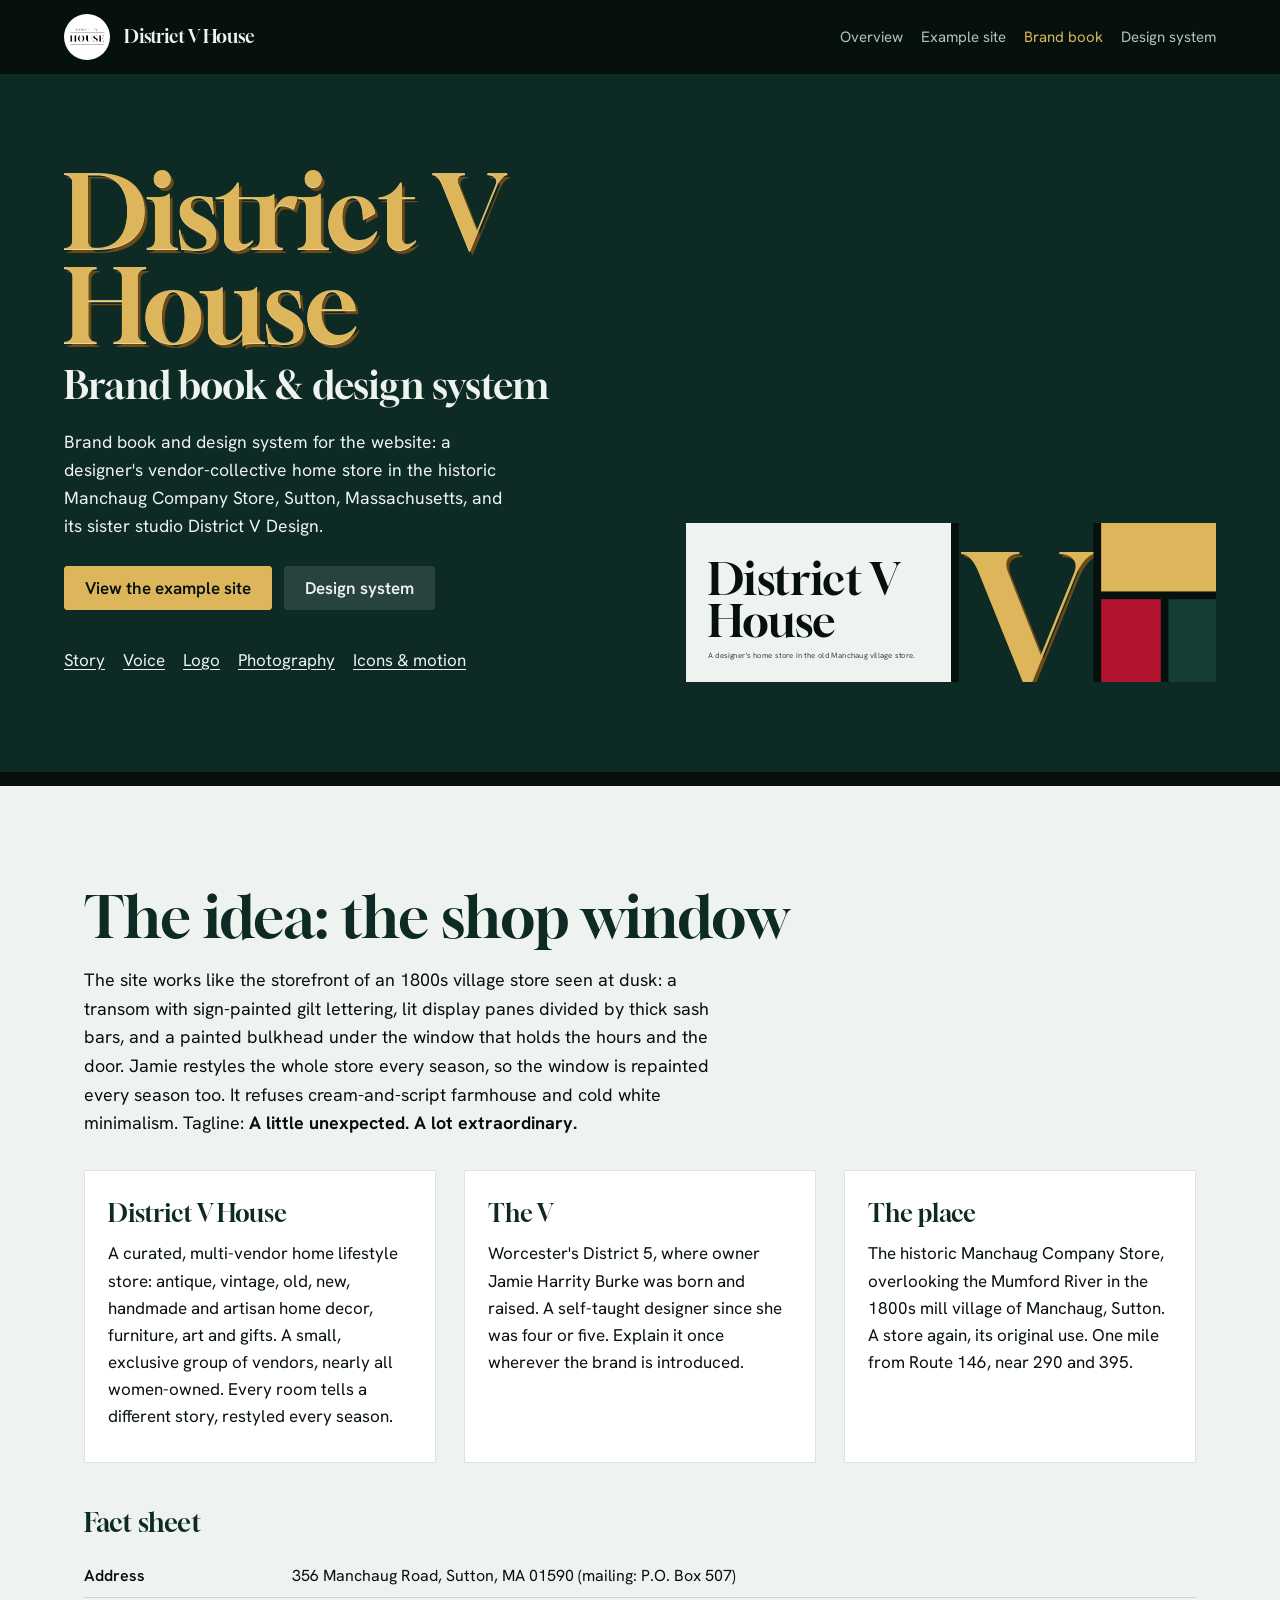
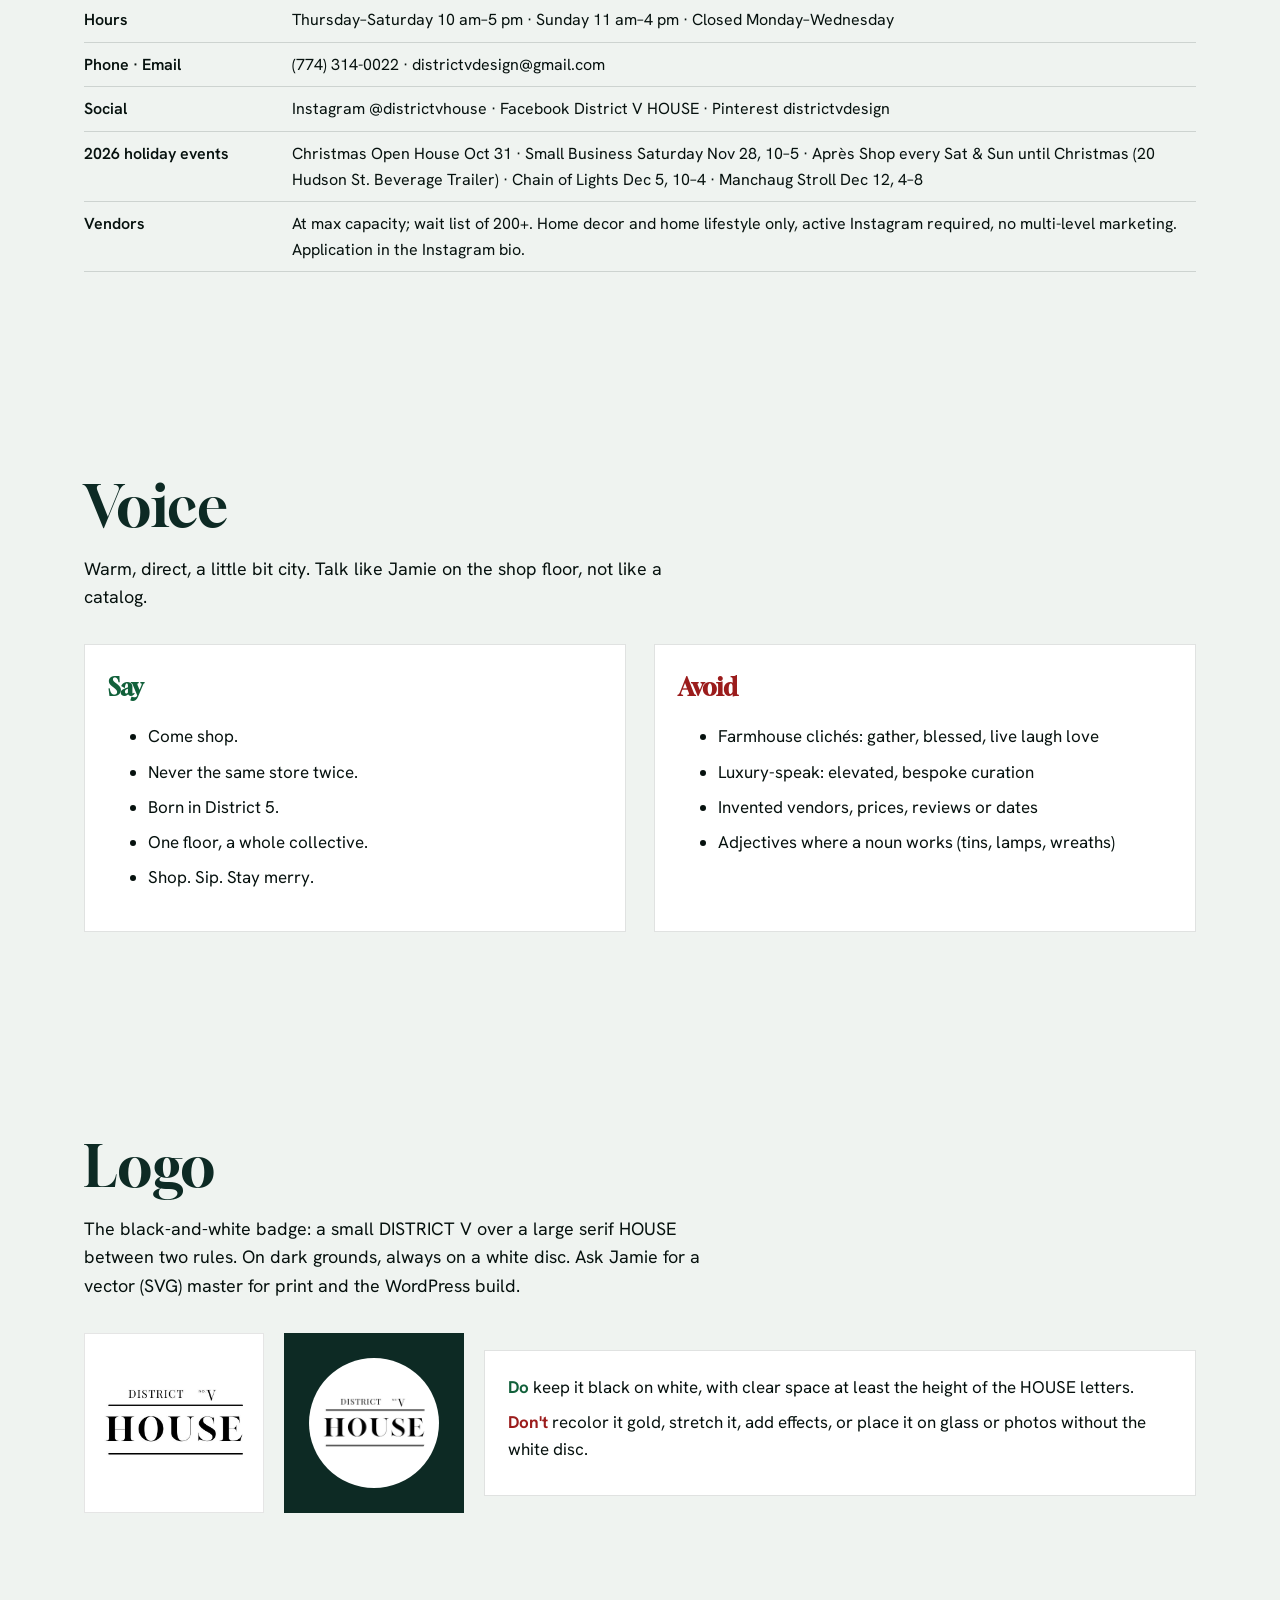
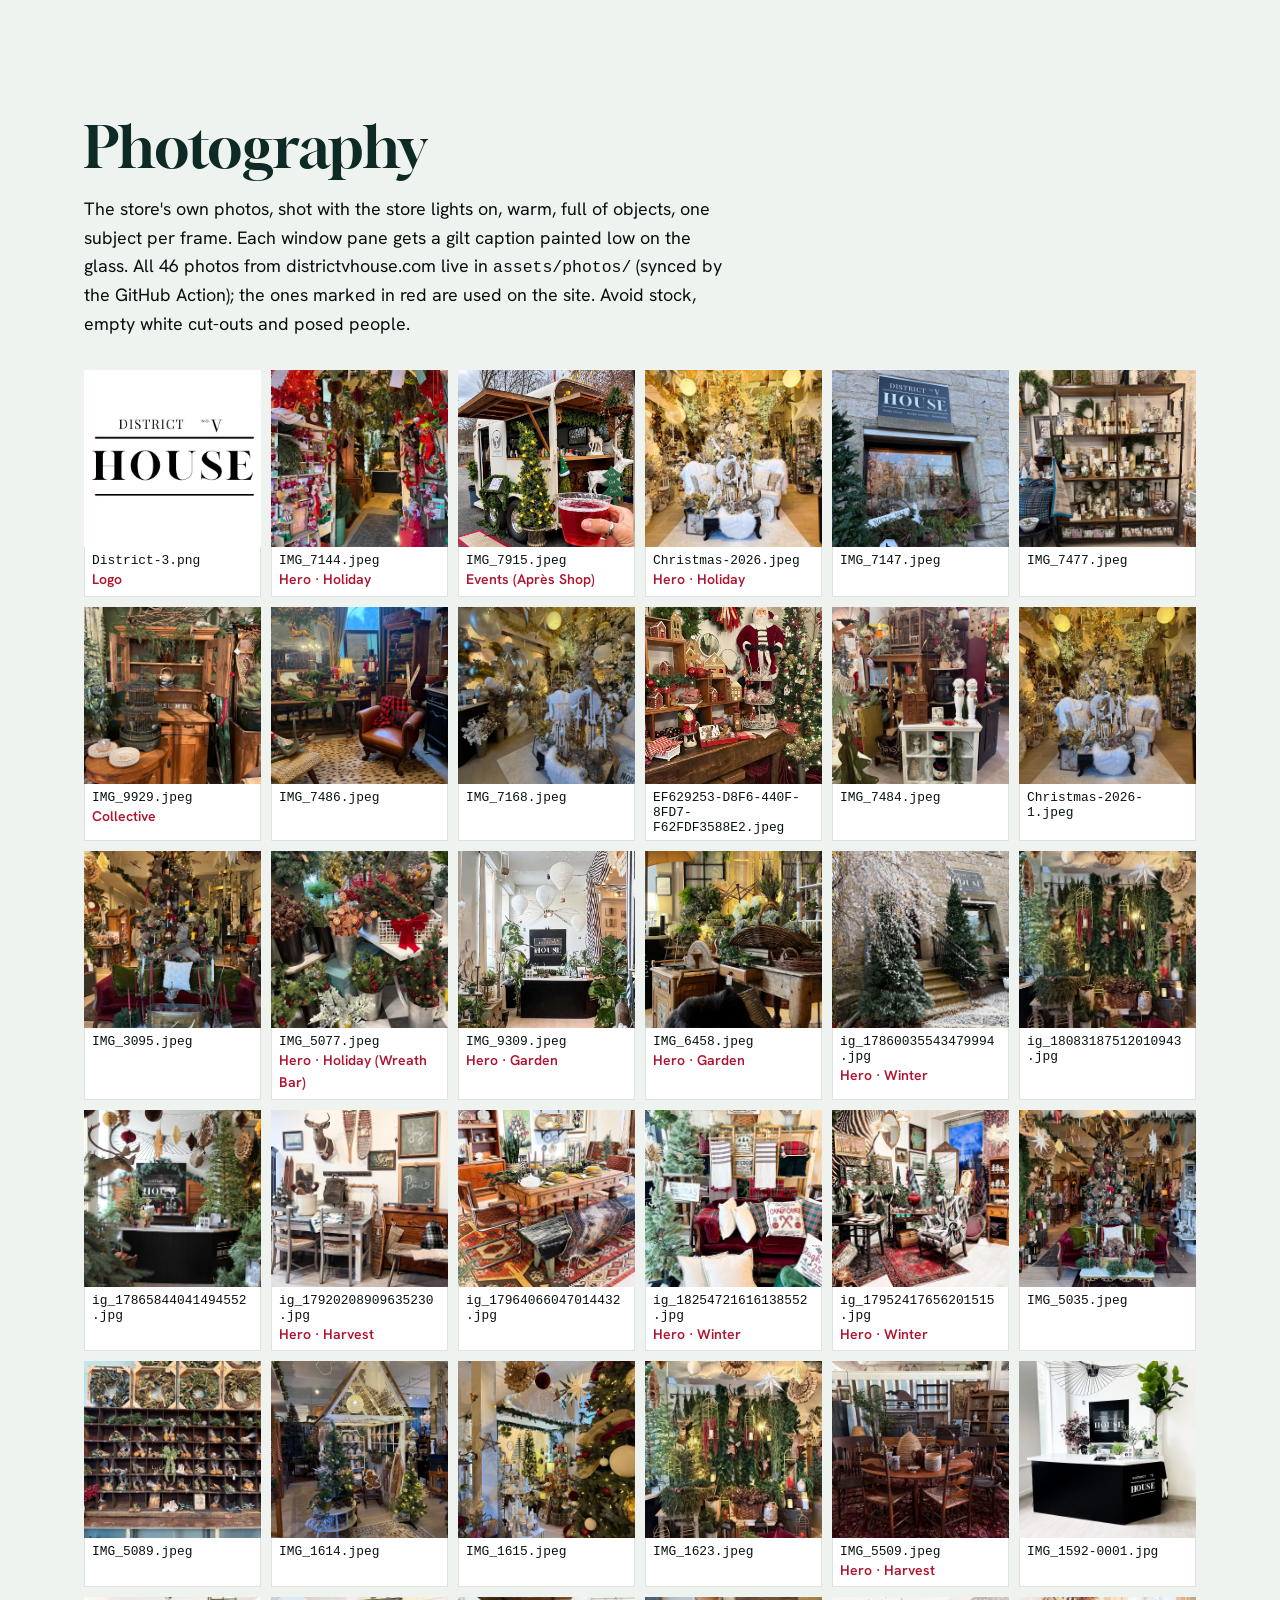
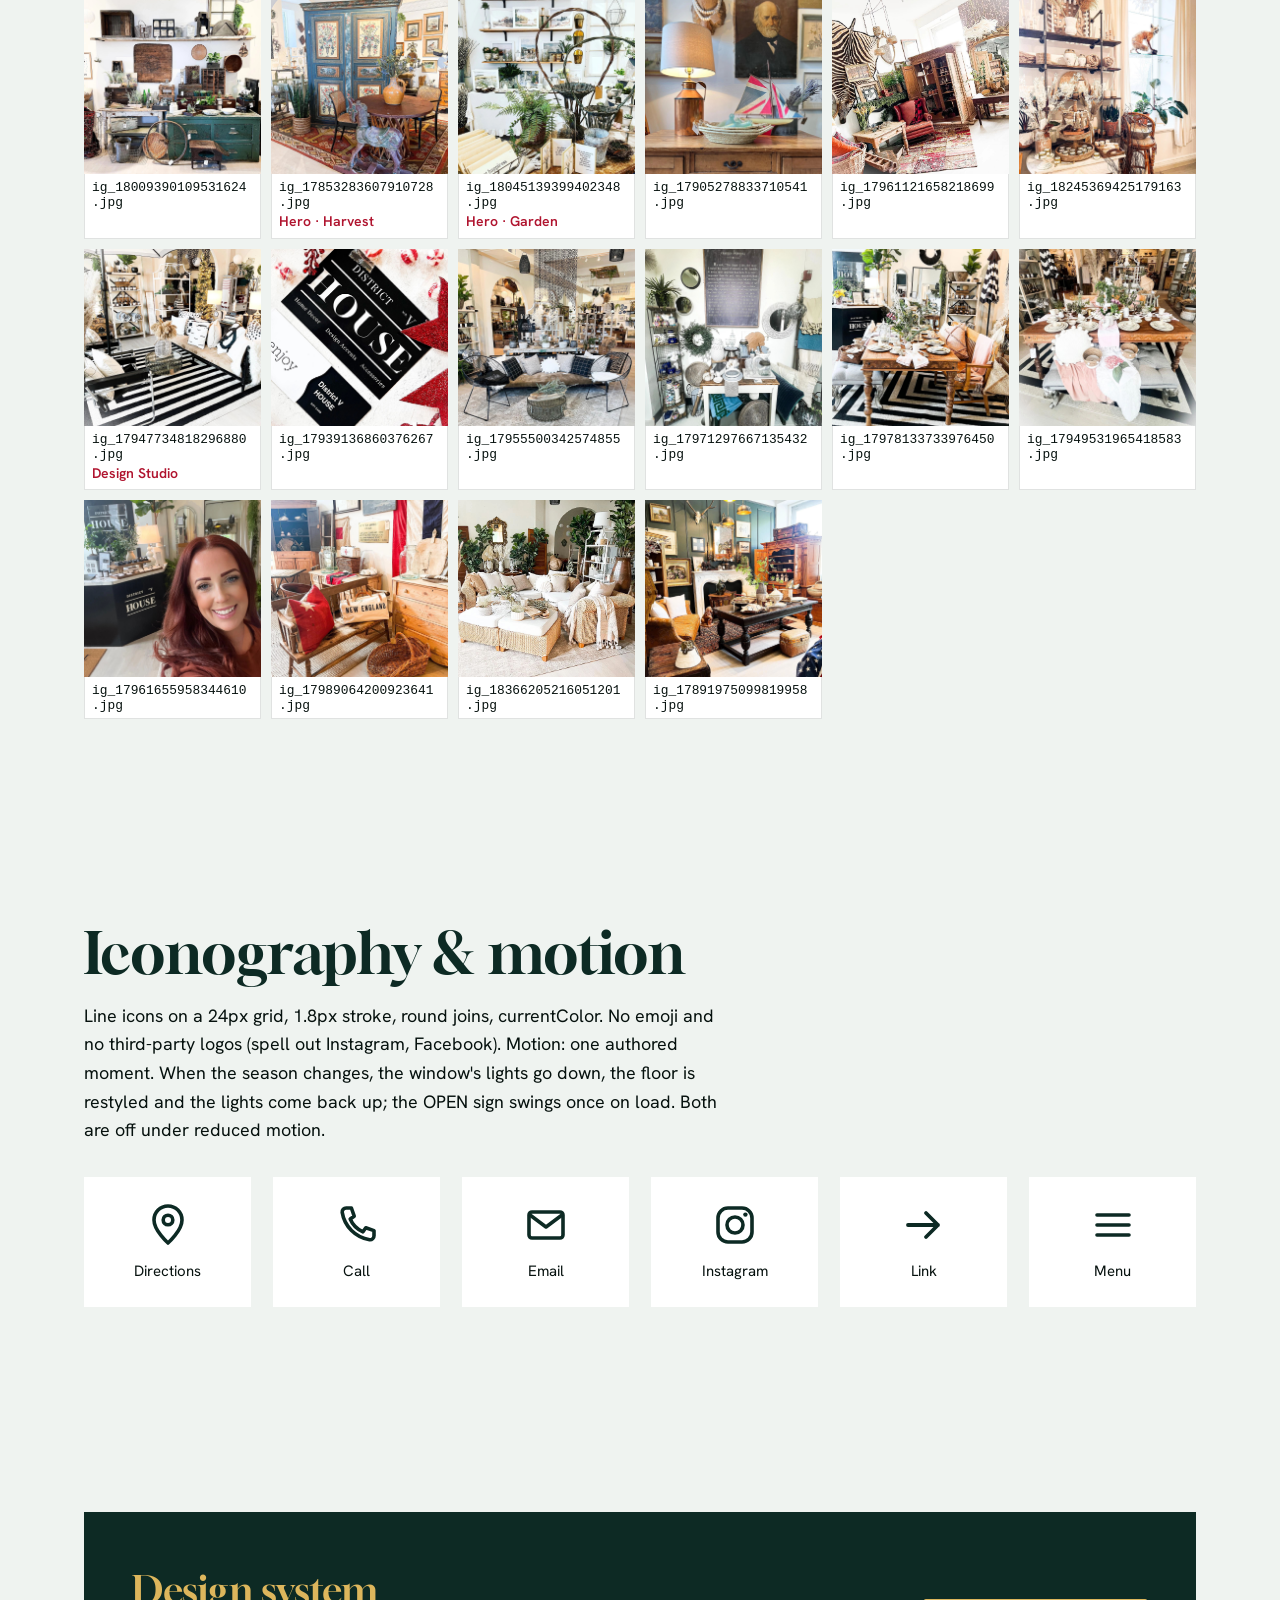
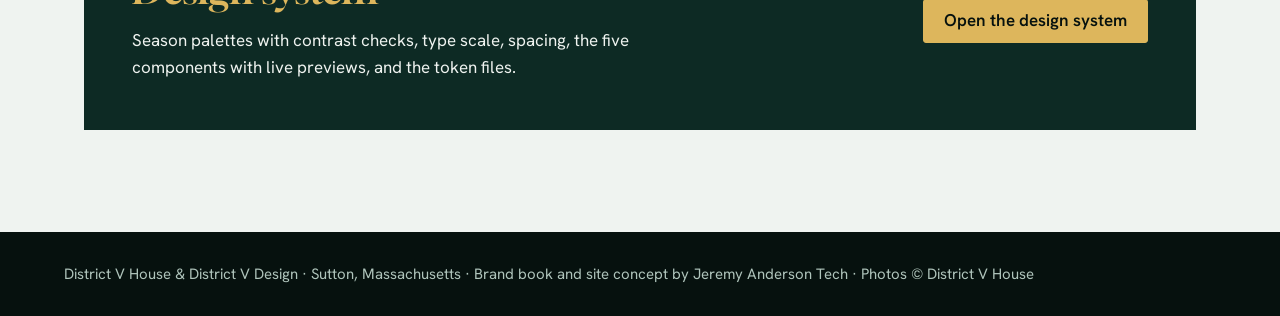
==== commit ad002bd3: "Add overview page and multi-page example site with all current content Root index.html is now the pi" ====
--- a/brand/index.html
+++ b/brand/index.html
@@ -4,7 +4,8 @@
 <meta charset="utf-8">
 <meta name="viewport" content="width=device-width, initial-scale=1">
 <meta name="robots" content="noindex">
-<title>District V House · Brand Book &amp; Design System</title>
+<title>District V House · Brand Book</title>
+<meta name="description" content="Brand book for District V House: story, voice, fact sheet, logo, photography, iconography and motion.">
 <link rel="stylesheet" href="../assets/fonts/fonts.css">
 <link rel="stylesheet" href="../design-system/tokens.css">
 <style>
@@ -82,24 +83,35 @@
 .icons svg{width:48px;height:48px;color:var(--glass);display:block;margin:0 auto 10px}
 footer{background:var(--sash);color:var(--mist);padding:30px max(20px,5vw);font-size:.9375rem}
 @media(max-width:760px){.cover{grid-template-columns:1fr}.type-row{grid-template-columns:1fr;gap:6px}.top nav{display:none}}
+
+.skip-link{position:absolute;left:12px;top:-80px;z-index:50;background:var(--leaf);color:var(--sash);padding:10px 16px;font-weight:600}
+.skip-link:focus{top:12px}
+.top-home{display:flex;align-items:center;gap:14px;text-decoration:none}
+.top nav a[aria-current="page"]{color:var(--leaf)}
+.onpage{display:flex;flex-wrap:wrap;gap:8px 18px;margin-top:28px}
+.onpage a{color:var(--frost);min-height:44px;display:inline-flex;align-items:center}
+.next{background:var(--glass);color:var(--frost);padding:clamp(28px,4vw,48px);display:flex;flex-wrap:wrap;gap:20px;align-items:center;justify-content:space-between}
+.next p{margin:0;max-width:52ch}
+.next h2{margin:0 0 6px;font-family:var(--font-display);font-weight:400;color:var(--leaf);font-size:clamp(1.8rem,3vw,2.6rem)}
 </style>
 </head>
 <body>
+<a class="skip-link" href="#main">Skip to content</a>
 <header class="top">
-  <img src="../assets/photos/District-3.png" alt="District V House logo">
-  <b>Brand Book</b>
-  <nav aria-label="Sections"><a href="#story">Story</a><a href="#voice">Voice</a><a href="#color">Color</a><a href="#type">Type</a><a href="#layout">Layout</a><a href="#components">Components</a><a href="#logo">Logo</a><a href="#photos">Photography</a><a href="#files">Files</a></nav>
+  <a class="top-home" href="../"><img src="../assets/photos/District-3.png" alt=""><b>District V House</b></a>
+  <nav aria-label="Pitch"><a href="../">Overview</a><a href="../site/">Example site</a><a href="../brand/" aria-current="page">Brand book</a><a href="../design-system/">Design system</a></nav>
 </header>
 <section class="cover" aria-label="Cover">
   <div>
     <h1>District V House</h1>
     <p class="h1-sub">Brand book &amp; design system</p>
     <p>Brand book and design system for the website: a designer's vendor-collective home store in the historic Manchaug Company Store, Sutton, Massachusetts, and its sister studio District V Design.</p>
-    <div class="links"><a class="btn gilt" href="../">View the site</a><a class="btn line" href="../design-system/tokens.json">tokens.json</a></div>
+    <div class="links"><a class="btn gilt" href="../site/">View the example site</a><a class="btn line" href="../design-system/">Design system</a></div>
+    <nav class="onpage" aria-label="On this page"><a href="#story">Story</a><a href="#voice">Voice</a><a href="#logo">Logo</a><a href="#photos">Photography</a><a href="#iconography">Icons &amp; motion</a></nav>
   </div>
   <div class="cover-wrap" aria-hidden="true"><iframe class="cover-frame" src="../design-system/cover/preview.html" title="Design system cover" scrolling="no" tabindex="-1"></iframe></div>
 </section>
-<main>
+<main id="main">
 <section id="story">
   <h2>The idea: the shop window</h2>
   <p class="lede">The site works like the storefront of an 1800s village store seen at dusk: a transom with sign-painted gilt lettering, lit display panes divided by thick sash bars, and a painted bulkhead under the window that holds the hours and the door. Jamie restyles the whole store every season, so the window is repainted every season too. It refuses cream-and-script farmhouse and cold white minimalism. Tagline: <strong>A little unexpected. A lot extraordinary.</strong></p>
@@ -125,53 +137,6 @@
     <div class="card"><h3><span class="do">Say</span></h3><ul><li>Come shop.</li><li>Never the same store twice.</li><li>Born in District 5.</li><li>One floor, a whole collective.</li><li>Shop. Sip. Stay merry.</li></ul></div>
     <div class="card"><h3><span class="dont">Avoid</span></h3><ul><li>Farmhouse clichés: gather, blessed, live laugh love</li><li>Luxury-speak: elevated, bespoke curation</li><li>Invented vendors, prices, reviews or dates</li><li>Adjectives where a noun works (tins, lamps, wreaths)</li></ul></div>
   </div>
-</section>
-<section id="color">
-  <h2>Color: the season is the palette</h2>
-  <p class="lede">Every color token has four themes. The site picks the season from the date in Eastern time (Holiday Nov–Dec, Winter Jan–Mar, Garden Apr–Jul, Harvest Aug–Oct) and visitors can restyle it. Strategy: committed color in whole regions, not accents.</p>
-  <div class="seasons"><article class="season" style="--g:#0D2A24;--l:#DDB65C;--o:#B0142F;--oo:#F3F5F2;--f:#EFF3F0;--s:#06110E;--sh:#6B4A16">
-  <div class="season-face"><span class="season-name">Holiday</span><span class="season-months">Nov–Dec</span><span class="season-orn">Open</span></div>
-  <ul class="swatches"><li><span class="chip" style="background:#0D2A24"></span><b>glass</b><code>#0D2A24</code></li><li><span class="chip" style="background:#163D34"></span><b>glass-2</b><code>#163D34</code></li><li><span class="chip" style="background:#06110E"></span><b>sash</b><code>#06110E</code></li><li><span class="chip" style="background:#DDB65C"></span><b>leaf</b><code>#DDB65C</code></li><li><span class="chip" style="background:#6B4A16"></span><b>shade</b><code>#6B4A16</code></li><li><span class="chip" style="background:#B0142F"></span><b>ornament</b><code>#B0142F</code></li><li><span class="chip" style="background:#F3F5F2"></span><b>on-ornament</b><code>#F3F5F2</code></li><li><span class="chip" style="background:#EFF3F0"></span><b>frost</b><code>#EFF3F0</code></li><li><span class="chip" style="background:#AFC4BB"></span><b>mist</b><code>#AFC4BB</code></li></ul>
-  <table class="contrast"><caption>Contrast</caption><tr><td>Body text on glass</td><td class="num">13.6:1</td><td>AA</td></tr><tr><td>Gilt on glass</td><td class="num">7.9:1</td><td>AA</td></tr><tr><td>Muted text on glass</td><td class="num">8.3:1</td><td>AA</td></tr><tr><td>Text on the season band</td><td class="num">6.4:1</td><td>AA</td></tr><tr><td>Text on the gold Visit band</td><td class="num">10.0:1</td><td>AA</td></tr><tr><td>Text on frost</td><td class="num">17.1:1</td><td>AA</td></tr></table>
-</article><article class="season" style="--g:#0F1D33;--l:#CBD4DF;--o:#3E8FB8;--oo:#06101C;--f:#F0F3F7;--s:#070C16;--sh:#4A5568">
-  <div class="season-face"><span class="season-name">Winter</span><span class="season-months">Jan–Mar</span><span class="season-orn">Open</span></div>
-  <ul class="swatches"><li><span class="chip" style="background:#0F1D33"></span><b>glass</b><code>#0F1D33</code></li><li><span class="chip" style="background:#1A2C49"></span><b>glass-2</b><code>#1A2C49</code></li><li><span class="chip" style="background:#070C16"></span><b>sash</b><code>#070C16</code></li><li><span class="chip" style="background:#CBD4DF"></span><b>leaf</b><code>#CBD4DF</code></li><li><span class="chip" style="background:#4A5568"></span><b>shade</b><code>#4A5568</code></li><li><span class="chip" style="background:#3E8FB8"></span><b>ornament</b><code>#3E8FB8</code></li><li><span class="chip" style="background:#06101C"></span><b>on-ornament</b><code>#06101C</code></li><li><span class="chip" style="background:#F0F3F7"></span><b>frost</b><code>#F0F3F7</code></li><li><span class="chip" style="background:#A9B6C8"></span><b>mist</b><code>#A9B6C8</code></li></ul>
-  <table class="contrast"><caption>Contrast</caption><tr><td>Body text on glass</td><td class="num">15.2:1</td><td>AA</td></tr><tr><td>Gilt on glass</td><td class="num">11.3:1</td><td>AA</td></tr><tr><td>Muted text on glass</td><td class="num">8.2:1</td><td>AA</td></tr><tr><td>Text on the season band</td><td class="num">5.3:1</td><td>AA</td></tr><tr><td>Text on the gold Visit band</td><td class="num">13.1:1</td><td>AA</td></tr><tr><td>Text on frost</td><td class="num">17.6:1</td><td>AA</td></tr></table>
-</article><article class="season" style="--g:#0C3A3A;--l:#E8C25E;--o:#E0507A;--oo:#1B0710;--f:#F0F5F2;--s:#042020;--sh:#6E5212">
-  <div class="season-face"><span class="season-name">Garden</span><span class="season-months">Apr–Jul</span><span class="season-orn">Open</span></div>
-  <ul class="swatches"><li><span class="chip" style="background:#0C3A3A"></span><b>glass</b><code>#0C3A3A</code></li><li><span class="chip" style="background:#145050"></span><b>glass-2</b><code>#145050</code></li><li><span class="chip" style="background:#042020"></span><b>sash</b><code>#042020</code></li><li><span class="chip" style="background:#E8C25E"></span><b>leaf</b><code>#E8C25E</code></li><li><span class="chip" style="background:#6E5212"></span><b>shade</b><code>#6E5212</code></li><li><span class="chip" style="background:#E0507A"></span><b>ornament</b><code>#E0507A</code></li><li><span class="chip" style="background:#1B0710"></span><b>on-ornament</b><code>#1B0710</code></li><li><span class="chip" style="background:#F0F5F2"></span><b>frost</b><code>#F0F5F2</code></li><li><span class="chip" style="background:#A3C6C1"></span><b>mist</b><code>#A3C6C1</code></li></ul>
-  <table class="contrast"><caption>Contrast</caption><tr><td>Body text on glass</td><td class="num">11.3:1</td><td>AA</td></tr><tr><td>Gilt on glass</td><td class="num">7.3:1</td><td>AA</td></tr><tr><td>Muted text on glass</td><td class="num">6.8:1</td><td>AA</td></tr><tr><td>Text on the season band</td><td class="num">5.2:1</td><td>AA</td></tr><tr><td>Text on the gold Visit band</td><td class="num">10.0:1</td><td>AA</td></tr><tr><td>Text on frost</td><td class="num">15.5:1</td><td>AA</td></tr></table>
-</article><article class="season" style="--g:#2A1512;--l:#E09A4C;--o:#E4B23A;--oo:#1E0E05;--f:#F4F0EC;--s:#140908;--sh:#6A3A12">
-  <div class="season-face"><span class="season-name">Harvest</span><span class="season-months">Aug–Oct</span><span class="season-orn">Open</span></div>
-  <ul class="swatches"><li><span class="chip" style="background:#2A1512"></span><b>glass</b><code>#2A1512</code></li><li><span class="chip" style="background:#3D1F19"></span><b>glass-2</b><code>#3D1F19</code></li><li><span class="chip" style="background:#140908"></span><b>sash</b><code>#140908</code></li><li><span class="chip" style="background:#E09A4C"></span><b>leaf</b><code>#E09A4C</code></li><li><span class="chip" style="background:#6A3A12"></span><b>shade</b><code>#6A3A12</code></li><li><span class="chip" style="background:#E4B23A"></span><b>ornament</b><code>#E4B23A</code></li><li><span class="chip" style="background:#1E0E05"></span><b>on-ornament</b><code>#1E0E05</code></li><li><span class="chip" style="background:#F4F0EC"></span><b>frost</b><code>#F4F0EC</code></li><li><span class="chip" style="background:#CFB6A6"></span><b>mist</b><code>#CFB6A6</code></li></ul>
-  <table class="contrast"><caption>Contrast</caption><tr><td>Body text on glass</td><td class="num">15.3:1</td><td>AA</td></tr><tr><td>Gilt on glass</td><td class="num">7.3:1</td><td>AA</td></tr><tr><td>Muted text on glass</td><td class="num">9.0:1</td><td>AA</td></tr><tr><td>Text on the season band</td><td class="num">9.6:1</td><td>AA</td></tr><tr><td>Text on the gold Visit band</td><td class="num">8.3:1</td><td>AA</td></tr><tr><td>Text on frost</td><td class="num">17.3:1</td><td>AA</td></tr></table>
-</article></div>
-  <table style="margin-top:32px"><thead><tr><th>Token</th><th>Use</th></tr></thead><tbody><tr><td><code>--glass</code></td><td>Window glass. The main dark ground: transom, hero panes, Design Studio band. Frost and leaf text sit on it (≥8:1).</td></tr><tr><td><code>--glass-2</code></td><td>Second glass tone: the bulkhead under the window, event card, closed-sign fill.</td></tr><tr><td><code>--sash</code></td><td>Painted window sash. Mullions between every section and pane, header, footer. Never a text color on glass.</td></tr><tr><td><code>--leaf</code></td><td>Gilt (gold leaf; silver leaf in winter, copper in harvest). Sign-painted lettering, primary buttons, keylines, the Visit band ground. Sash text on it.</td></tr><tr><td><code>--shade</code></td><td>The painted drop shade under gilt lettering. Decorative only: never text.</td></tr><tr><td><code>--ornament</code></td><td>Season accent: cranberry, ice, peony, mustard. The season band and the OPEN sign. Use on-ornament for text on it.</td></tr><tr><td><code>--on-ornament</code></td><td>Text on ornament. Light in holiday, dark in the other seasons (each ≥4.5:1).</td></tr><tr><td><code>--frost</code></td><td>Frosted white. Body text on glass; the light ground of the Collective section (sash text on it).</td></tr><tr><td><code>--mist</code></td><td>Muted text on glass and glass-2: secondary lines, labels, captions (≥7:1 on glass).</td></tr></tbody></table>
-</section>
-<section id="type">
-  <h2>Type</h2>
-  <p class="lede"><b>Gloock</b> is the sign-painter's gilt and matches the serif HOUSE badge: names, headings, captions, quotes, status. <b>Hanken Grotesk</b> sets everything else, in sentence case. No italics, no tracked uppercase labels, no eyebrow labels above headings, no gradient text.</p>
-  <div class="type-row"><div class="type-meta"><b>sign-arch</b><span>116px / 1 · 400</span><span>display</span></div><div class="type-sample" style="font-family:&quot;Gloock&quot;, &quot;Didot&quot;, &quot;Bodoni 72&quot;, serif;font-size:72px;line-height:1.15;font-weight:400;">District V House</div></div><div class="type-row"><div class="type-meta"><b>display-xl</b><span>96px / 0.92 · 400</span><span>display</span></div><div class="type-sample" style="font-family:&quot;Gloock&quot;, &quot;Didot&quot;, &quot;Bodoni 72&quot;, serif;font-size:72px;line-height:1.15;font-weight:400;">Come shop.</div></div><div class="type-row"><div class="type-meta"><b>heading</b><span>64px / 1 · 400</span><span>display</span></div><div class="type-sample" style="font-family:&quot;Gloock&quot;, &quot;Didot&quot;, &quot;Bodoni 72&quot;, serif;font-size:64px;line-height:1.15;font-weight:400;">Born in District 5.</div></div><div class="type-row"><div class="type-meta"><b>quote</b><span>32px / 1.2 · 400</span><span>display</span></div><div class="type-sample" style="font-family:&quot;Gloock&quot;, &quot;Didot&quot;, &quot;Bodoni 72&quot;, serif;font-size:32px;line-height:1.15;font-weight:400;">Alone we are but one drop.</div></div><div class="type-row"><div class="type-meta"><b>pane-caption</b><span>30px / 1.1 · 400</span><span>display</span></div><div class="type-sample" style="font-family:&quot;Gloock&quot;, &quot;Didot&quot;, &quot;Bodoni 72&quot;, serif;font-size:30px;line-height:1.15;font-weight:400;">The Wreath Bar is back</div></div><div class="type-row"><div class="type-meta"><b>status</b><span>34px / 1.1 · 400</span><span>display</span></div><div class="type-sample" style="font-family:&quot;Gloock&quot;, &quot;Didot&quot;, &quot;Bodoni 72&quot;, serif;font-size:34px;line-height:1.15;font-weight:400;">Opens Thursday at 10 am</div></div><div class="type-row"><div class="type-meta"><b>lede</b><span>20px / 29px · 400</span><span>text</span></div><div class="type-sample" style="font-family:&quot;Hanken Grotesk&quot;, system-ui, sans-serif;font-size:20px;line-height:1.15;font-weight:400;">Antique, vintage, old, new &amp; handmade home goods.</div></div><div class="type-row"><div class="type-meta"><b>body</b><span>17px / 27px · 400</span><span>text</span></div><div class="type-sample" style="font-family:&quot;Hanken Grotesk&quot;, system-ui, sans-serif;font-size:17px;line-height:1.15;font-weight:400;">Every room tells a different story, and the whole store is restyled every season.</div></div><div class="type-row"><div class="type-meta"><b>small</b><span>15px / 24px · 400</span><span>text</span></div><div class="type-sample" style="font-family:&quot;Hanken Grotesk&quot;, system-ui, sans-serif;font-size:15px;line-height:1.15;font-weight:400;">In the historic Manchaug Company Store, overlooking the Mumford River.</div></div><div class="type-row"><div class="type-meta"><b>button</b><span>16px / 16px · 600</span><span>text</span></div><div class="type-sample" style="font-family:&quot;Hanken Grotesk&quot;, system-ui, sans-serif;font-size:16px;line-height:1.15;font-weight:600;">Get directions</div></div>
-</section>
-<section id="layout">
-  <h2>Layout, spacing &amp; shape</h2>
-  <p class="lede">The page is one storefront: header sash, transom, three panes, bulkhead, then full-width bands, each divided by a mullion-wide sash bar. The first viewport always shows the name, the season's panes, today's hours and Get directions. On phones a Directions / Call dock appears whenever those buttons scroll away.</p>
-  <table><thead><tr><th>Token</th><th>Value</th><th><span class="sr-only">Scale</span></th><th>Use</th></tr></thead><tbody><tr><td><code>--space-2</code></td><td class="num">8px</td><td><span class="bar" style="width:8px"></span></td><td>Icon to label gap, tight stacks.</td></tr><tr><td><code>--space-3</code></td><td class="num">12px</td><td><span class="bar" style="width:12px"></span></td><td>Between buttons; tag gaps.</td></tr><tr><td><code>--mullion</code></td><td class="num">14px</td><td><span class="bar" style="width:14px"></span></td><td>Sash bar width between panes and between every section (fluid from 8px on phones).</td></tr><tr><td><code>--space-5</code></td><td class="num">24px</td><td><span class="bar" style="width:24px"></span></td><td>Paragraph to controls; caption inset.</td></tr><tr><td><code>--space-6</code></td><td class="num">32px</td><td><span class="bar" style="width:32px"></span></td><td>Bulkhead padding; card padding.</td></tr><tr><td><code>--gutter</code></td><td class="num">72px</td><td><span class="bar" style="width:72px"></span></td><td>Page side margin on desktop (fluid down to 20px).</td></tr><tr><td><code>--section</code></td><td class="num">112px</td><td><span class="bar" style="width:112px"></span></td><td>Vertical padding of full-width bands (fluid down to 48px).</td></tr></tbody></table>
-  <table style="margin-top:24px"><thead><tr><th>Token</th><th>Value</th><th>Use</th></tr></thead><tbody><tr><td><code>--radius-sm</code></td><td class="num">2px</td><td>Chips, focus rings, today badge.</td></tr><tr><td><code>--radius-md</code></td><td class="num">3px</td><td>Buttons, season swatches. Painted wood, not pills.</td></tr><tr><td><code>--radius-sign</code></td><td class="num">4px</td><td>The hanging OPEN/CLOSED sign.</td></tr></tbody></table>
-</section>
-<section id="components">
-  <h2>Components</h2>
-  <div class="comps"><article class="comp"><h3>Button</h3><p>Three painted buttons: **gilt** (primary, `leaf` fill, `sash` text, `shadow-button`), **line** (secondary on glass, 1.5px `leaf` border, `frost` text) and **dark** (on the gold Visit band, `sash` fill, `leaf` text). Radius `radius-md`, 15×22px padding, `button` text style, an 18px line icon on the left.
-
-One gilt button per region. The verb names the action (&quot;Get directions&quot;, &quot;Start a design project&quot;). Phone numbers are buttons too: a `tel:` link showing the number. The consumer provides the href and icon.</p><iframe src="../design-system/components/Button/preview.html" title="Button preview" style="height:150px"></iframe></article><article class="comp"><h3>OpenSign</h3><p>The hanging OPEN/CLOSED sign on two chains, top right of the header sash. It reads the real time in America/New_York against the store hours (Thu–Sat 10–5, Sun 11–4) and shows **Open · until 5 pm** on `ornament` or **Closed · Opens Thursday at 10 am** on `glass-2`. 2px `leaf` border, `radius-sign`, `shadow-sign`, `status` word in Gloock. It swings once on load (off under reduced motion), links to the Visit section, and is `aria-live=&quot;polite&quot;`.
-
-Keep hours in one place in code and in the schema.org data.</p><iframe src="../design-system/components/OpenSign/preview.html" title="OpenSign preview" style="height:150px"></iframe></article><article class="comp"><h3>PriceTag</h3><p>A string tag, like the ones on a vendor&#x27;s booth, for the categories and vendor names in the Collective section. `leaf` tinted 30% into `frost`, `sash` text, a hole punched at the left, a notched left edge. Tags in a row tilt a degree or two at irregular intervals, the way real tags hang.
-
-Use on `frost` ground only. Words, not sentences. Never use it as a button.</p><iframe src="../design-system/components/PriceTag/preview.html" title="PriceTag preview" style="height:120px"></iframe></article><article class="comp"><h3>GiltLettering</h3><p>Sign-painted gold leaf: Gloock in `leaf`, a 1px lighter keyline on top, and a `gilt-shade` drop shade in the season&#x27;s `shade`. For the arched name in the transom (an SVG textPath on a shallow quadratic arc, a shade copy offset 3,4 underneath), headings on glass, pane captions and the Stroll title.
-
-Only on `glass`, `glass-2` or photo panes under the glass scrim. Never on frost or gold. Never gradient-filled.</p><iframe src="../design-system/components/GiltLettering/preview.html" title="GiltLettering preview" style="height:210px"></iframe></article><article class="comp"><h3>SeasonSwatch</h3><p>The &quot;Restyle the window&quot; control: four toggle buttons (Holiday, Winter, Garden, Harvest), each with a three-chip strip (glass, leaf, ornament of that season), the season name and its months. `aria-pressed` marks the current one. Clicking dims the window panes, swaps the season theme and photos, and brings the lights back up.
-
-Sits on the `ornament` band in `on-ornament` color. Two columns on phones.</p><iframe src="../design-system/components/SeasonSwatch/preview.html" title="SeasonSwatch preview" style="height:160px"></iframe></article></div>
 </section>
 <section id="logo">
   <h2>Logo</h2>
@@ -199,14 +164,7 @@
     <figure><svg viewBox="0 0 24 24"><path d="M4 7h16M4 12h16M4 17h16" stroke="currentColor" stroke-width="1.8" stroke-linecap="round"/></svg><figcaption>Menu</figcaption></figure>
   </div>
 </section>
-<section id="files">
-  <h2>Files</h2>
-  <div class="cols">
-    <div class="card"><h3>Tokens</h3><p><a href="../design-system/tokens.json">tokens.json</a> (source of truth) and <a href="../design-system/tokens.css">tokens.css</a> (generated; one block per season, set <code>data-season</code> on <code>&lt;html&gt;</code>).</p></div>
-    <div class="card"><h3>Brand book (Markdown)</h3><p><a href="https://github.com/CptNope/District-V-House/blob/main/design-system/README.md">design-system/README.md</a> plus component guidelines in <code>design-system/components/</code>.</p></div>
-    <div class="card"><h3>Project docs</h3><p><a href="https://github.com/CptNope/District-V-House/tree/main/docs">docs/</a>: product brief, DESIGN.md, direction contract, content audit, responsive audit and the WordPress notes.</p></div>
-  </div>
-</section>
+<section id="next-ds"><div class="next"><div><h2>Design system</h2><p>Season palettes with contrast checks, type scale, spacing, the five components with live previews, and the token files.</p></div><a class="btn gilt" href="../design-system/">Open the design system</a></div></section>
 </main>
 <footer>District V House &amp; District V Design · Sutton, Massachusetts · Brand book and site concept by Jeremy Anderson Tech · Photos © District V House</footer>
 <script>
